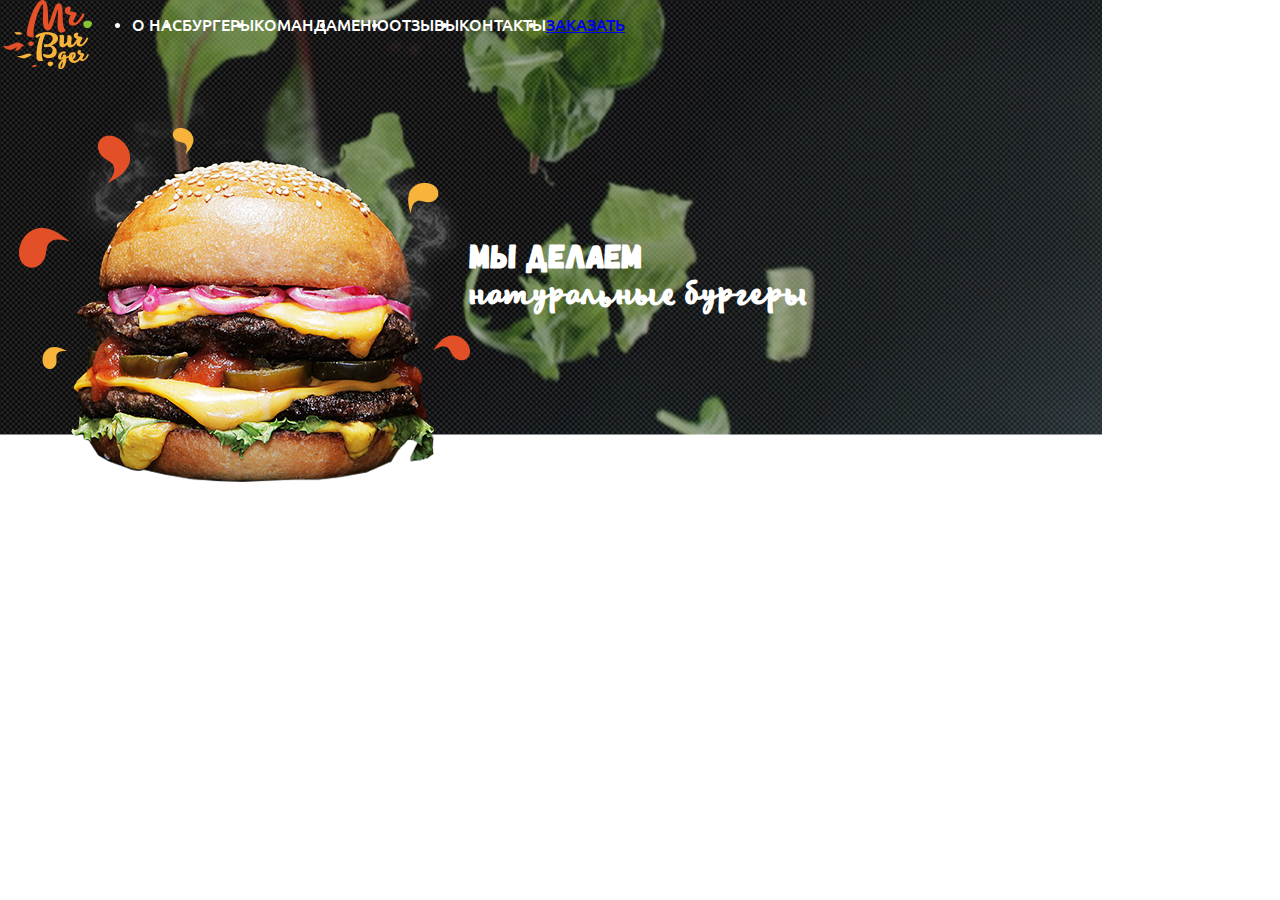
==== index.html @ a175dc15 "New practice" ====
<!DOCTYPE html>
<html lang="ru">
<head>
	<meta charset="UTF-8">
	<title>Landing_burger</title>
	<link href="css/style.css" rel="stylesheet" type="text/css">
</head>
<body>
	<div class="section">
		<div class="header">
			<img src="img/logo.png" alt="">
			<ul>
				<li>О нас</li>
				<li>Бургеры</li>
				<li>Команда</li>
				<li>Меню</li>
				<li>Отзывы</li>
				<li>Контакты</li>
				<li><a href="#">Заказать</a></li>
			</ul>
		</div>

		<div class="container">
			<img class="burger" src="img/burger.png" alt="">
			<h1>Мы делаем <br>
			<span>натуральные бургеры</span></h1>
		</div>
		<div class="nav-item">
			<ul class="ul-item">
				<li class="li-item"><a href=""></a></li>
				<li class="li-item"><a href=""></a></li>
				<li class="li-item"><a href=""></a></li>
				<li class="li-item"><a href=""></a></li>
				<li class="li-item"><a href=""></a></li>
				<li class="li-item"><a href=""></a></li>
				<li class="li-item"><a href=""></a></li>
				<li class="li-item"><a href=""></a></li>
			</ul>
		</div>
	</div>
		

</body>
</html>
---- css/style.css ----
@import url("normalize.css");
@import url("fonts.css");

.section{
	min-width: 1100px;
	min-height: 650px;
	background: url(../img/bg.png) center no-repeat;
}

.section ul{
	display: flex;
	color: #ffffff;
}

.section ul li {
	margin: 0 auto;
	font-family: Ubuntu-Medium;
	text-transform: uppercase;
}

.header{
	display: flex;
}

.container {
	display: flex;
	align-items: center;
}

h1{
	color: #ffffff;
	font-family: Gagalin-Regular;
}

h1 > span {
	font-family: Lifehack-Medium;
}

.burger {
	margin-left: 19px;
    margin-top: -7px;
}
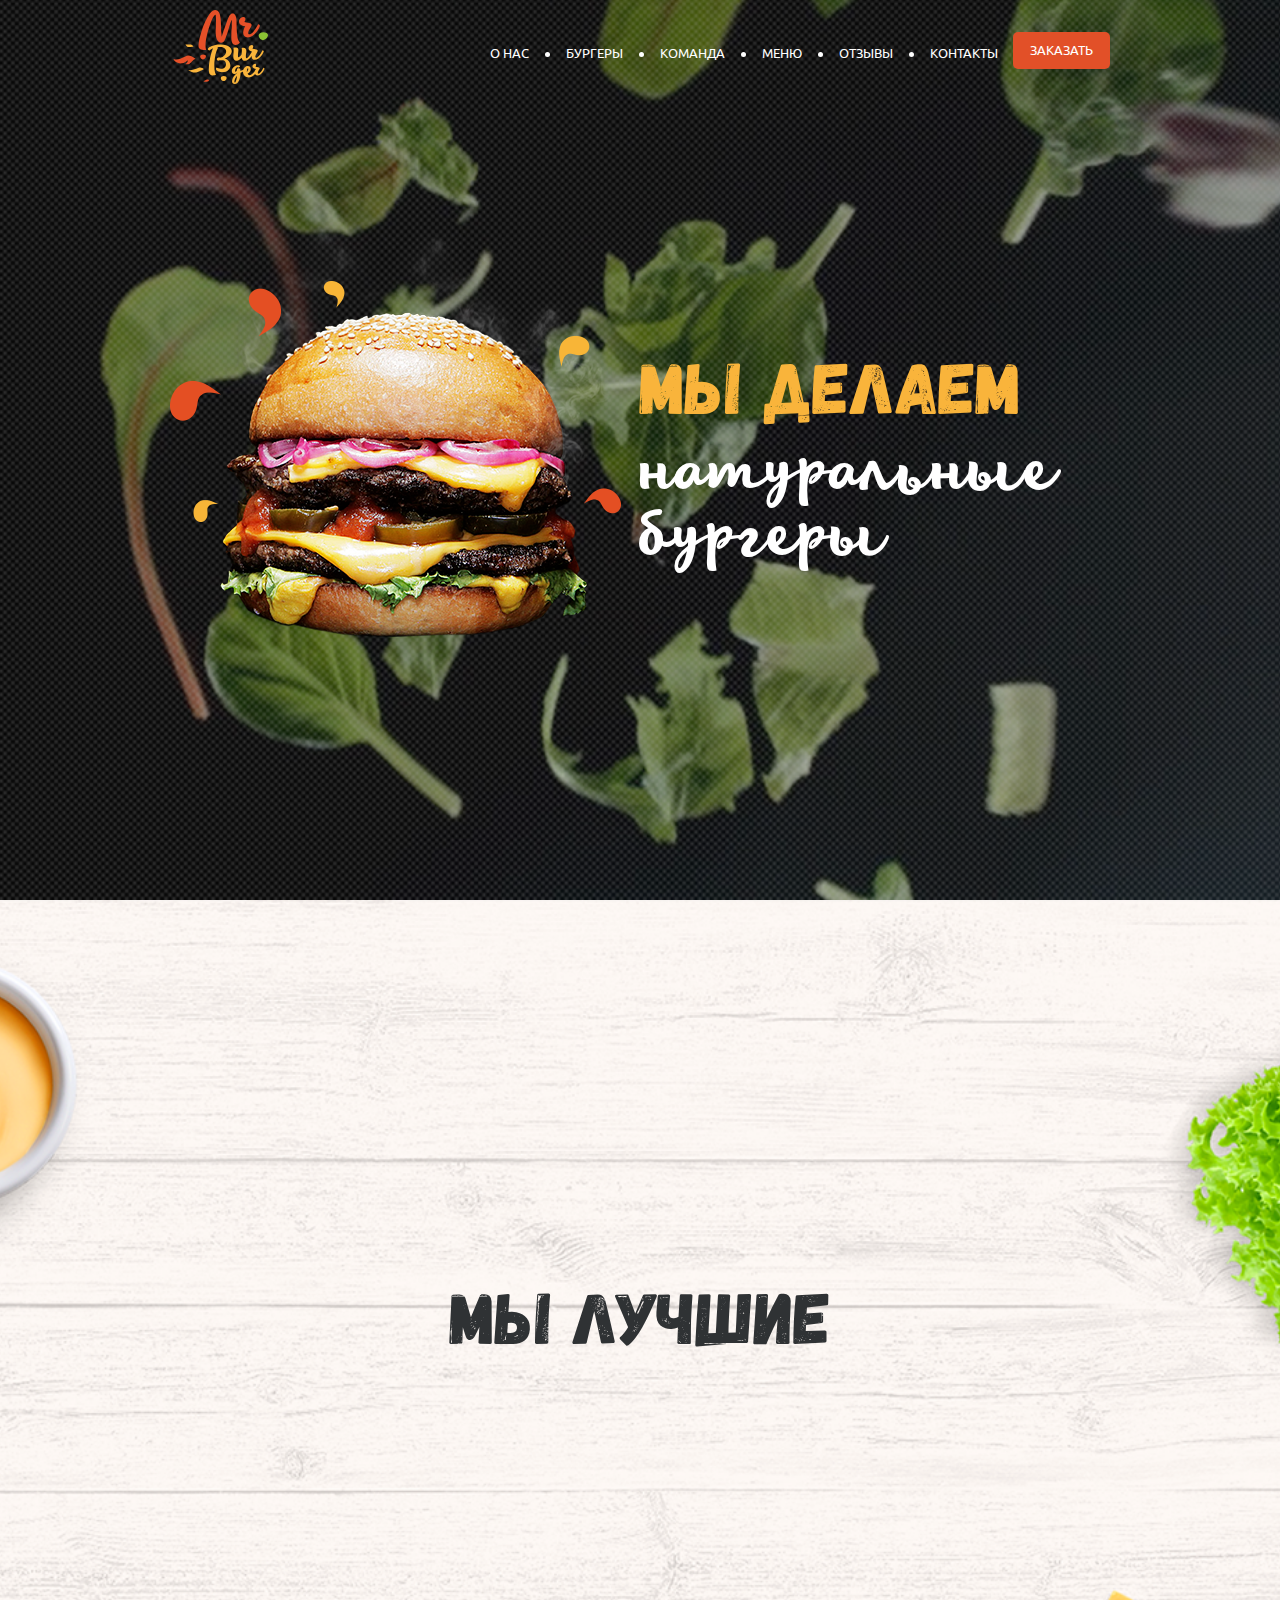
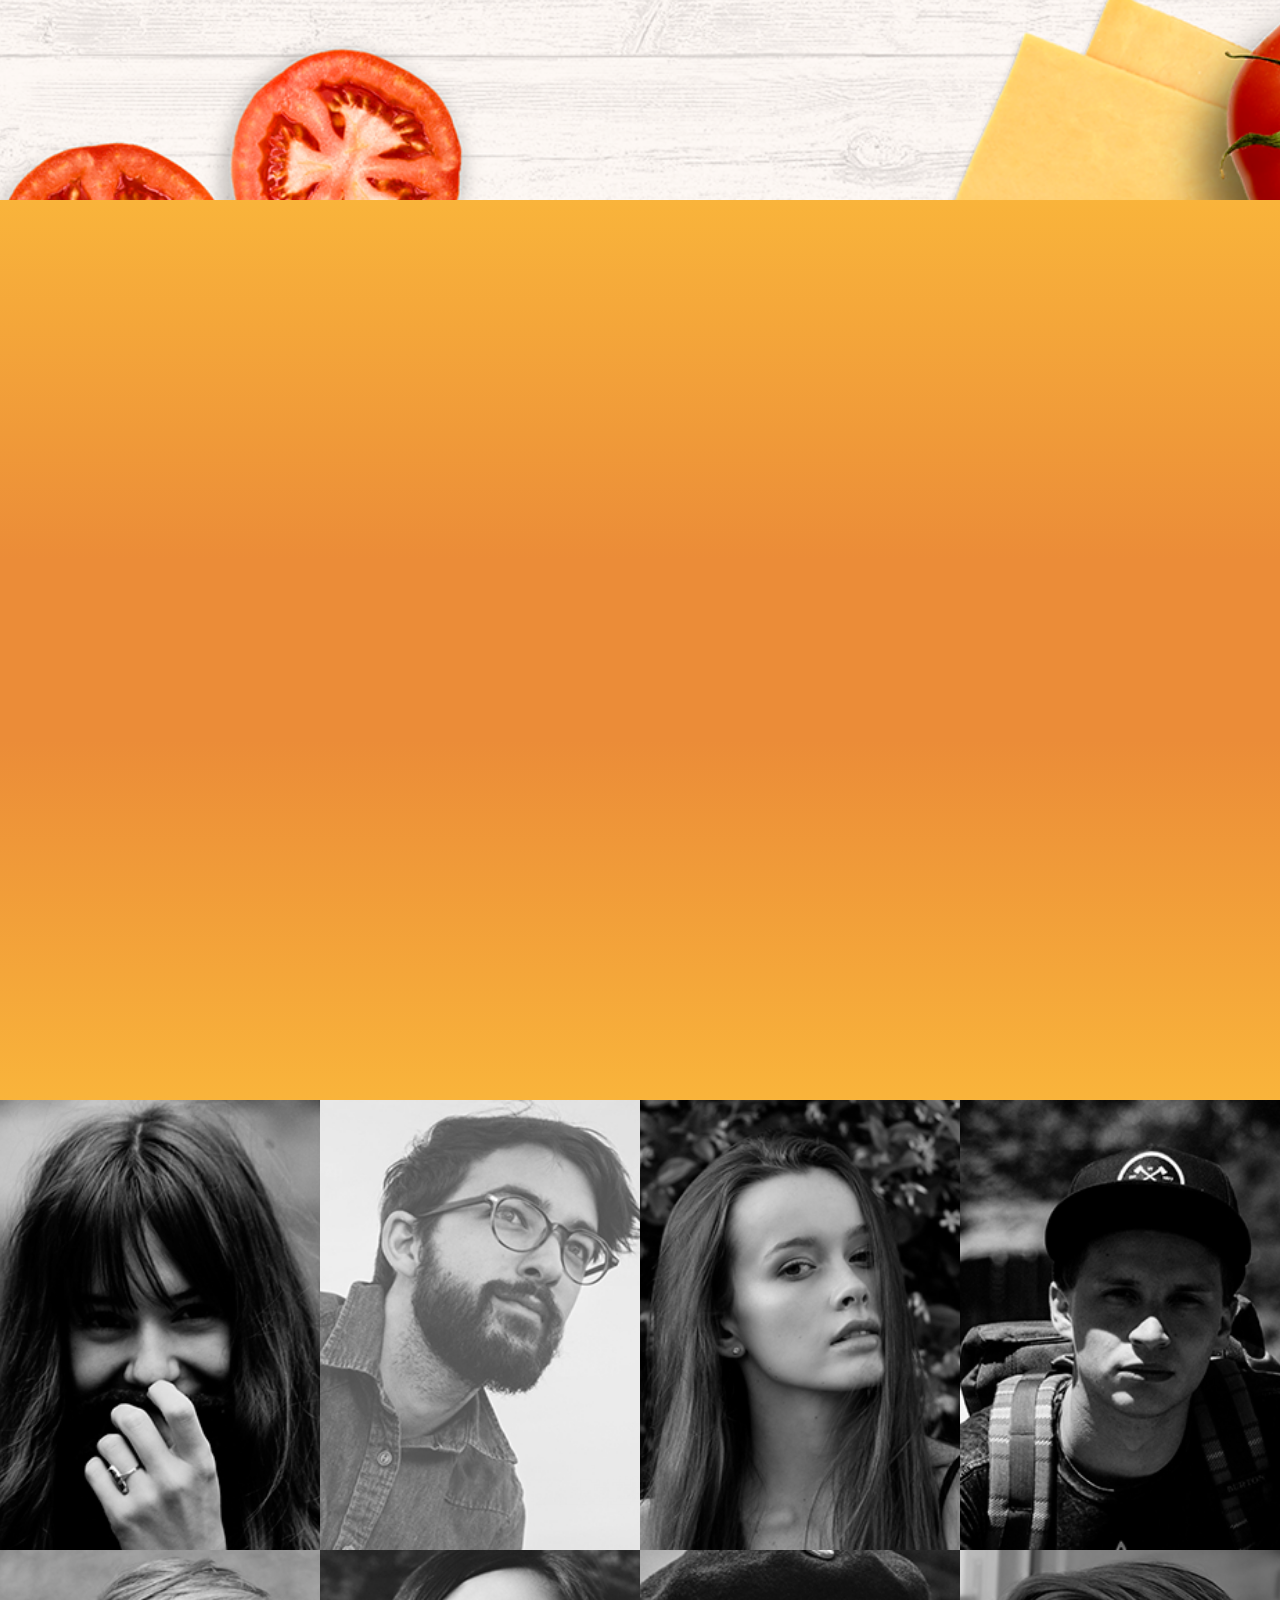
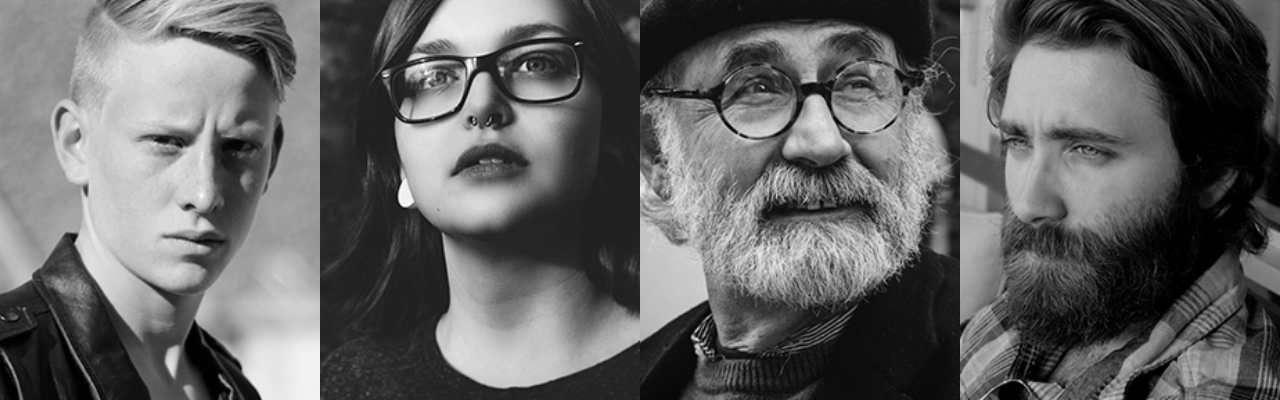
==== commit 074091a4: "completed 3 section" ====
--- a/index.html
+++ b/index.html
@@ -1,44 +1,146 @@
 <!DOCTYPE html>
-<html lang="ru">
-<head>
-	<meta charset="UTF-8">
-	<title>Landing_burger</title>
-	<link href="css/style.css" rel="stylesheet" type="text/css">
-</head>
-<body>
-	<div class="section">
-		<div class="header">
-			<img src="img/logo.png" alt="">
-			<ul>
-				<li>О нас</li>
-				<li>Бургеры</li>
-				<li>Команда</li>
-				<li>Меню</li>
-				<li>Отзывы</li>
-				<li>Контакты</li>
-				<li><a href="#">Заказать</a></li>
-			</ul>
-		</div>
+<html>
+  <head>
+    <meta charset="utf-8">
+    <title>Home page</title>
+    <meta content="" name="author">
+    <meta content="" name="description">
+    <meta content="" name="keywords">
+    <meta content="width=device-width, initial-scale=1" name="viewport">
+    <meta content="ie=edge" http-equiv="x-ua-compatible">
+    <link rel="stylesheet" href="/css/normalize.css">
+    <link rel="stylesheet" href="/css/main.css">
 
-		<div class="container">
-			<img class="burger" src="img/burger.png" alt="">
-			<h1>Мы делаем <br>
-			<span>натуральные бургеры</span></h1>
-		</div>
-		<div class="nav-item">
-			<ul class="ul-item">
-				<li class="li-item"><a href=""></a></li>
-				<li class="li-item"><a href=""></a></li>
-				<li class="li-item"><a href=""></a></li>
-				<li class="li-item"><a href=""></a></li>
-				<li class="li-item"><a href=""></a></li>
-				<li class="li-item"><a href=""></a></li>
-				<li class="li-item"><a href=""></a></li>
-				<li class="li-item"><a href=""></a></li>
-			</ul>
-		</div>
-	</div>
-		
-
-</body>
+  </head>
+  <body>
+    <div class="wrapper">
+      <div class="maincontent">
+        <section class="section hero">
+          <div class="container hero__container">
+            <header class="header">
+              <div class="header__logo"><a class="logo" href="#"><img class="logo__img" src="/img/logo.svg" alt="logo"></a></div>
+              <div class="header__menu">
+                <nav class="nav">
+                  <ul class="nav__list">
+                    <li class="nav__item"><a class="nav__link" href="" data-goto="1">о нас</a>
+                    </li>
+                    <li class="nav__item"><a class="nav__link" href="" data-goto="2">бургеры</a>
+                    </li>
+                    <li class="nav__item"><a class="nav__link" href="" data-goto="3">команда</a>
+                    </li>
+                    <li class="nav__item"><a class="nav__link" href="" data-goto="4">меню</a>
+                    </li>
+                    <li class="nav__item"><a class="nav__link" href="" data-goto="5">отзывы</a>
+                    </li>
+                    <li class="nav__item"><a class="nav__link" href="" data-goto="7">контакты</a>
+                    </li>
+                  </ul>
+                </nav>
+              </div>
+              <div class="header__btn"><a class="order-link" href="" data-goto="6">Заказать</a></div>
+            </header>
+            <div class="hero__content">
+              <div class="hero__img"><img src="/img/content/drops.png" alt="drops"></div>
+              <div class="hero__description">
+                <h2 class="section__title">Мы делаем</h2>
+                <div class="hero__description-text">натуральные бургеры</div>
+              </div>
+            </div>
+          </div>
+        </section>
+        <section class="section best">
+          <div class="container">
+            <h2 class="section__title section__title--best">Мы лучшие</h2>
+          </div>
+        </section>
+        <section class="section burgers">
+          <div class="container"></div>
+        </section>
+        <section class="section rewiews">
+          <ul class="reviews__list">
+            <li class="reviews__item">
+              <div class="review">
+                <div class="review__photo" style="background-image: url('./img/content/reviews/1.jpg');"></div>
+                <div class="review__hover">
+                  <div class="review__title">Константин Спилберг</div>
+                  <div class="review__shorttext">Мысли все о них и о них, о них и о них. Нельзя устоять, невозможно забыть... Никогда не думал, что булочки могут быть такими мягкими, котлетка такой сочной, а сыр таким расплавленным.</div>
+                  <div class="review__button-wrap"><a class="review__view" href="#full-review">Подробнее</a></div>
+                </div>
+              </div>
+            </li>
+            <li class="reviews__item">
+              <div class="review">
+                <div class="review__photo" style="background-image: url('./img/content/reviews/2.jpg');"></div>
+                <div class="review__hover">
+                  <div class="review__title">Константин Спилберг</div>
+                  <div class="review__shorttext">Мысли все о них и о них, о них и о них. Нельзя устоять, невозможно забыть... Никогда не думал, что булочки могут быть такими мягкими, котлетка такой сочной, а сыр таким расплавленным.</div>
+                  <div class="review__button-wrap"><a class="review__view" href="#full-review">Подробнее</a></div>
+                </div>
+              </div>
+            </li>
+            <li class="reviews__item">
+              <div class="review">
+                <div class="review__photo" style="background-image: url('./img/content/reviews/3.jpg');"></div>
+                <div class="review__hover">
+                  <div class="review__title">Константин Спилберг</div>
+                  <div class="review__shorttext">Мысли все о них и о них, о них и о них. Нельзя устоять, невозможно забыть... Никогда не думал, что булочки могут быть такими мягкими, котлетка такой сочной, а сыр таким расплавленным.</div>
+                  <div class="review__button-wrap"><a class="review__view" href="#full-review">Подробнее</a></div>
+                </div>
+              </div>
+            </li>
+            <li class="reviews__item">
+              <div class="review">
+                <div class="review__photo" style="background-image: url('./img/content/reviews/4.jpg');"></div>
+                <div class="review__hover">
+                  <div class="review__title">Константин Спилберг</div>
+                  <div class="review__shorttext">Мысли все о них и о них, о них и о них. Нельзя устоять, невозможно забыть... Никогда не думал, что булочки могут быть такими мягкими, котлетка такой сочной, а сыр таким расплавленным.</div>
+                  <div class="review__button-wrap"><a class="review__view" href="#full-review">Подробнее</a></div>
+                </div>
+              </div>
+            </li>
+            <li class="reviews__item">
+              <div class="review">
+                <div class="review__photo" style="background-image: url('./img/content/reviews/5.jpg');"></div>
+                <div class="review__hover">
+                  <div class="review__title">Константин Спилберг</div>
+                  <div class="review__shorttext">Мысли все о них и о них, о них и о них. Нельзя устоять, невозможно забыть... Никогда не думал, что булочки могут быть такими мягкими, котлетка такой сочной, а сыр таким расплавленным.</div>
+                  <div class="review__button-wrap"><a class="review__view" href="#full-review">Подробнее</a></div>
+                </div>
+              </div>
+            </li>
+            <li class="reviews__item">
+              <div class="review">
+                <div class="review__photo" style="background-image: url('./img/content/reviews/6.jpg');"></div>
+                <div class="review__hover">
+                  <div class="review__title">Константин Спилберг</div>
+                  <div class="review__shorttext">Мысли все о них и о них, о них и о них. Нельзя устоять, невозможно забыть... Никогда не думал, что булочки могут быть такими мягкими, котлетка такой сочной, а сыр таким расплавленным.</div>
+                  <div class="review__button-wrap"><a class="review__view" href="#full-review">Подробнее</a></div>
+                </div>
+              </div>
+            </li>
+            <li class="reviews__item">
+              <div class="review">
+                <div class="review__photo" style="background-image: url('./img/content/reviews/7.jpg');"></div>
+                <div class="review__hover">
+                  <div class="review__title">Константин Спилберг</div>
+                  <div class="review__shorttext">Мысли все о них и о них, о них и о них. Нельзя устоять, невозможно забыть... Никогда не думал, что булочки могут быть такими мягкими, котлетка такой сочной, а сыр таким расплавленным.</div>
+                  <div class="review__button-wrap"><a class="review__view" href="#full-review">Подробнее</a></div>
+                </div>
+              </div>
+            </li>
+            <li class="reviews__item">
+              <div class="review">
+                <div class="review__photo" style="background-image: url('./img/content/reviews/8.jpg');"></div>
+                <div class="review__hover">
+                  <div class="review__title">Константин Спилберг</div>
+                  <div class="review__shorttext">Мысли все о них и о них, о них и о них. Нельзя устоять, невозможно забыть... Никогда не думал, что булочки могут быть такими мягкими, котлетка такой сочной, а сыр таким расплавленным.</div>
+                  <div class="review__button-wrap"><a class="review__view" href="#full-review">Подробнее</a></div>
+                </div>
+              </div>
+            </li>
+          </ul>
+        </section>
+      </div>
+    </div>
+  </body>
 </html>--- a/css/main.css
+++ b/css/main.css
@@ -0,0 +1,383 @@
+@font-face {
+  font-family: 'Ubuntu';
+  src: url("../fonts/ubuntu/ubuntu-b-webfont.woff2") format("woff2");
+  font-weight: 900;
+  font-style: normal; }
+
+@font-face {
+  font-family: 'Ubuntu';
+  src: url("../fonts/ubuntu/ubuntu-light-webfont.woff2") format("woff2");
+  font-weight: 300;
+  font-style: normal; }
+
+@font-face {
+  font-family: 'Ubuntu';
+  src: url("../fonts/ubuntu/ubuntu-medium-webfont.woff2") format("woff2");
+  font-weight: 700;
+  font-style: normal; }
+
+@font-face {
+  font-family: 'Ubuntu';
+  src: url("../fonts/ubuntu/ubuntu-regular-webfont.woff2") format("woff2");
+  font-weight: 500;
+  font-style: normal; }
+
+@font-face {
+  font-family: 'Gagalin';
+  src: url("../fonts/gagalin-regular-webfont.woff2") format("woff2");
+  font-weight: normal;
+  font-style: normal; }
+
+@font-face {
+  font-family: 'Lifehack';
+  src: url("../fonts/lifehack_medium-webfont.woff2") format("woff2");
+  font-weight: normal;
+  font-style: normal; }
+
+body {
+  margin: 0;
+  padding: 0;
+  font-family: 'Ubuntu', Arial, Helvetica, sans-serif;
+  line-height: 1.42;
+  color: #2f3234; }
+
+*, *::before, *::after {
+  -webkit-box-sizing: border-box;
+  box-sizing: border-box; }
+
+body, html {
+  height: 100%; }
+
+.visuallyhidden:not(:focus):not(:active) {
+  position: absolute;
+  width: 1px;
+  height: 1px;
+  margin: -1px;
+  border: 0;
+  padding: 0;
+  white-space: nowrap;
+  -webkit-clip-path: inset(100%);
+  clip-path: inset(100%);
+  clip: rect(0 0 0 0);
+  overflow: hidden; }
+
+ul {
+  margin: 0;
+  padding: 0;
+  list-style: none; }
+
+.wrapper {
+  width: 100%;
+  height: 100%;
+  position: relative;
+  min-height: 0; }
+
+.maincontent {
+  height: 100%;
+  min-height: 650px; }
+
+.container {
+  width: 940px;
+  margin: 0 auto;
+  display: -webkit-box;
+  display: -webkit-flex;
+  display: -ms-flexbox;
+  display: flex;
+  -webkit-box-pack: center;
+  -webkit-justify-content: center;
+  -ms-flex-pack: center;
+  justify-content: center;
+  -webkit-box-align: center;
+  -webkit-align-items: center;
+  -ms-flex-align: center;
+  align-items: center;
+  -webkit-box-orient: vertical;
+  -webkit-box-direction: normal;
+  -webkit-flex-direction: column;
+  -ms-flex-direction: column;
+  flex-direction: column; }
+
+.section {
+  height: 100%;
+  background-color: rgba(0, 0, 0, 0.31);
+  min-width: 940px;
+  min-height: 650px; }
+
+.order-link {
+  min-width: 6.125rem;
+  padding: 10px 17px;
+  border-radius: 5px;
+  background-color: #e25028;
+  color: #fff;
+  text-decoration: none;
+  font-size: 13px;
+  font-weight: 500;
+  line-height: 1.42;
+  text-transform: uppercase;
+  -webkit-transition: .5s;
+  -o-transition: .5s;
+  transition: .5s; }
+  .order-link:hover {
+    background-color: #cb411b; }
+
+.hero {
+  background-image: url("../img/bg/hero_bg.png");
+  background-repeat: no-repeat;
+  background-position: 50%;
+  background-size: cover;
+  position: relative; }
+
+.header {
+  width: 100%;
+  display: -webkit-box;
+  display: -webkit-flex;
+  display: -ms-flexbox;
+  display: flex;
+  -webkit-box-pack: justify;
+  -webkit-justify-content: space-between;
+  -ms-flex-pack: justify;
+  justify-content: space-between;
+  -webkit-box-align: center;
+  -webkit-align-items: center;
+  -ms-flex-align: center;
+  align-items: center;
+  padding-top: 10px; }
+
+.header__logo {
+  margin-right: auto; }
+
+.nav {
+  margin-right: 0.9375rem; }
+
+.nav__list {
+  margin: 0;
+  padding: 0; }
+
+.nav__item {
+  display: inline-block;
+  vertical-align: middle;
+  white-space: nowrap; }
+  .nav__item:after {
+    display: inline-block;
+    vertical-align: middle;
+    content: ' ';
+    width: 5px;
+    height: 5px;
+    border-radius: 2.5px;
+    background-color: #fff;
+    margin: 0 12px; }
+  .nav__item:last-child:after {
+    display: none; }
+
+.nav__link {
+  color: #ffffff;
+  font-size: 13px;
+  font-weight: 500;
+  line-height: 1.42;
+  text-transform: uppercase;
+  text-decoration: none;
+  display: inline-block;
+  vertical-align: middle;
+  -webkit-transition: .5s;
+  -o-transition: .5s;
+  transition: .5s; }
+  .nav__link:hover {
+    text-decoration: underline; }
+
+.hero__container {
+  height: 100%;
+  display: -webkit-box;
+  display: -webkit-flex;
+  display: -ms-flexbox;
+  display: flex;
+  -webkit-box-orient: vertical;
+  -webkit-box-direction: normal;
+  -webkit-flex-direction: column;
+  -ms-flex-direction: column;
+  flex-direction: column;
+  -webkit-box-pack: center;
+  -webkit-justify-content: center;
+  -ms-flex-pack: center;
+  justify-content: center;
+  -webkit-box-align: center;
+  -webkit-align-items: center;
+  -ms-flex-align: center;
+  align-items: center; }
+
+.hero__content {
+  width: 100%;
+  display: -webkit-box;
+  display: -webkit-flex;
+  display: -ms-flexbox;
+  display: flex;
+  -webkit-flex-wrap: wrap;
+  -ms-flex-wrap: wrap;
+  flex-wrap: wrap;
+  -webkit-box-flex: 1;
+  -webkit-flex-grow: 1;
+  -ms-flex-positive: 1;
+  flex-grow: 1;
+  -webkit-box-align: center;
+  -webkit-align-items: center;
+  -ms-flex-align: center;
+  align-items: center;
+  padding-bottom: 15%; }
+
+.hero__img, .hero__description {
+  -webkit-flex-basis: 50%;
+  -ms-flex-preferred-size: 50%;
+  flex-basis: 50%;
+  display: -webkit-box;
+  display: -webkit-flex;
+  display: -ms-flexbox;
+  display: flex; }
+
+.hero__img {
+  -webkit-box-align: center;
+  -webkit-align-items: center;
+  -ms-flex-align: center;
+  align-items: center; }
+
+.hero__description {
+  -webkit-box-orient: vertical;
+  -webkit-box-direction: normal;
+  -webkit-flex-direction: column;
+  -ms-flex-direction: column;
+  flex-direction: column;
+  -webkit-box-pack: center;
+  -webkit-justify-content: center;
+  -ms-flex-pack: center;
+  justify-content: center; }
+
+.section__title {
+  color: #f9b43b;
+  font-family: 'Gagalin';
+  font-size: 72px;
+  font-weight: 400;
+  line-height: 1.42;
+  margin: 0;
+  padding-top: 60px; }
+
+.hero__description-text {
+  color: #ffffff;
+  font-family: 'Lifehack';
+  font-size: 65px;
+  font-weight: 500;
+  line-height: 1; }
+
+.best {
+  background-image: url("../img/bg/best-bg.png");
+  background-repeat: no-repeat;
+  background-position: center bottom;
+  background-size: cover;
+  display: -webkit-box;
+  display: -webkit-flex;
+  display: -ms-flexbox;
+  display: flex;
+  -webkit-box-pack: center;
+  -webkit-justify-content: center;
+  -ms-flex-pack: center;
+  justify-content: center;
+  -webkit-box-align: center;
+  -webkit-align-items: center;
+  -ms-flex-align: center;
+  align-items: center; }
+
+.section__title--best {
+  color: #2f3234;
+  padding: 0;
+  margin-bottom: 3.75rem; }
+
+.burgers {
+  background: -webkit-gradient(linear, left top, left bottom, color-stop(0, #f9b43b), color-stop(40%, #eb8c38), color-stop(60%, #eb8c38), color-stop(0, #eb8c38), to(#f9b43b));
+  background: -webkit-linear-gradient(top, #f9b43b 0, #eb8c38 40%, #eb8c38 60%, #eb8c38 0, #f9b43b);
+  background: -o-linear-gradient(top, #f9b43b 0, #eb8c38 40%, #eb8c38 60%, #eb8c38 0, #f9b43b);
+  background: linear-gradient(180deg, #f9b43b 0, #eb8c38 40%, #eb8c38 60%, #eb8c38 0, #f9b43b); }
+
+.reviews {
+  display: -webkit-box;
+  display: -webkit-flex;
+  display: -ms-flexbox;
+  display: flex; }
+
+.reviews__list {
+  height: 100%;
+  display: -webkit-box;
+  display: -webkit-flex;
+  display: -ms-flexbox;
+  display: flex;
+  -webkit-flex-wrap: wrap;
+  -ms-flex-wrap: wrap;
+  flex-wrap: wrap; }
+
+.reviews__item {
+  -webkit-flex-basis: 25%;
+  -ms-flex-preferred-size: 25%;
+  flex-basis: 25%; }
+
+.review {
+  height: 100%;
+  position: relative; }
+  .review:hover .review__hover {
+    -webkit-transform: translate(-50%, -50%) scale(1);
+    -ms-transform: translate(-50%, -50%) scale(1);
+    transform: translate(-50%, -50%) scale(1);
+    opacity: 1; }
+
+.review__photo {
+  width: 100%;
+  height: 100%;
+  background-size: cover;
+  background-position: 50% 50%;
+  background-repeat: no-repeat;
+  -webkit-filter: grayscale(1);
+  filter: grayscale(1); }
+
+.review__hover {
+  width: 100%;
+  height: 100%;
+  position: absolute;
+  top: 50%;
+  left: 50%;
+  -webkit-transform: translate(-50%, -50%) scale(0.7);
+  -ms-transform: translate(-50%, -50%) scale(0.7);
+  transform: translate(-50%, -50%) scale(0.7);
+  opacity: 0;
+  -webkit-transition: .5s;
+  -o-transition: .5s;
+  transition: .5s;
+  padding: 50px 30px 0px 20px;
+  background-color: rgba(0, 1, 5, 0.7); }
+
+.review__title {
+  font-family: 'Gagalin';
+  font-size: 0.875rem;
+  margin-bottom: 15px;
+  color: #fff; }
+
+.review__shorttext {
+  color: #ffffff;
+  font-family: 'Ubuntu';
+  font-size: 14px;
+  font-weight: 300;
+  line-height: 1.5rem;
+  margin-bottom: 20px; }
+
+.review__view {
+  display: inline-block;
+  width: 110px;
+  border-radius: 5px;
+  background-color: #2f3234;
+  padding: 10px 15px;
+  color: #ffffff;
+  font-size: 13px;
+  font-weight: 500;
+  text-transform: uppercase;
+  text-decoration: none;
+  -webkit-transition: .5s;
+  -o-transition: .5s;
+  transition: .5s; }
+  .review__view:hover {
+    background-color: #232527; }
+
+/*# sourceMappingURL=main.css.map */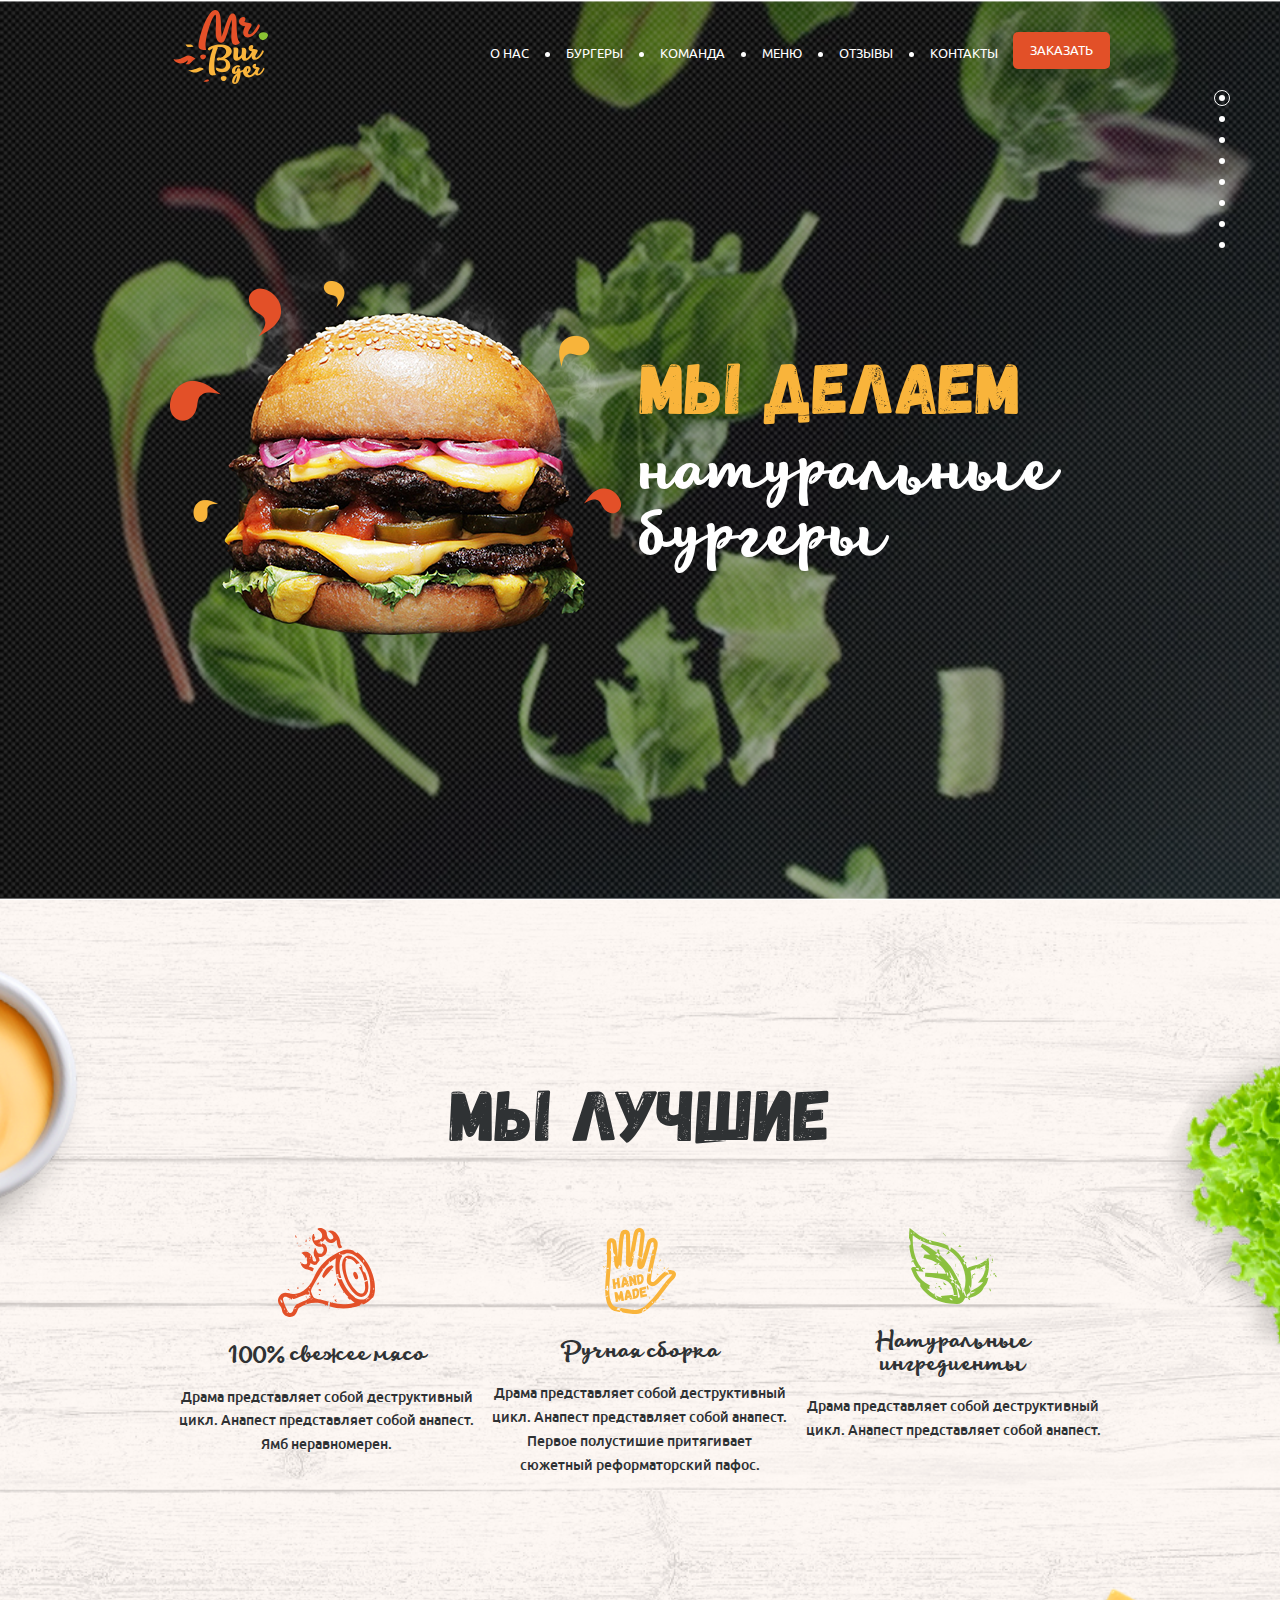
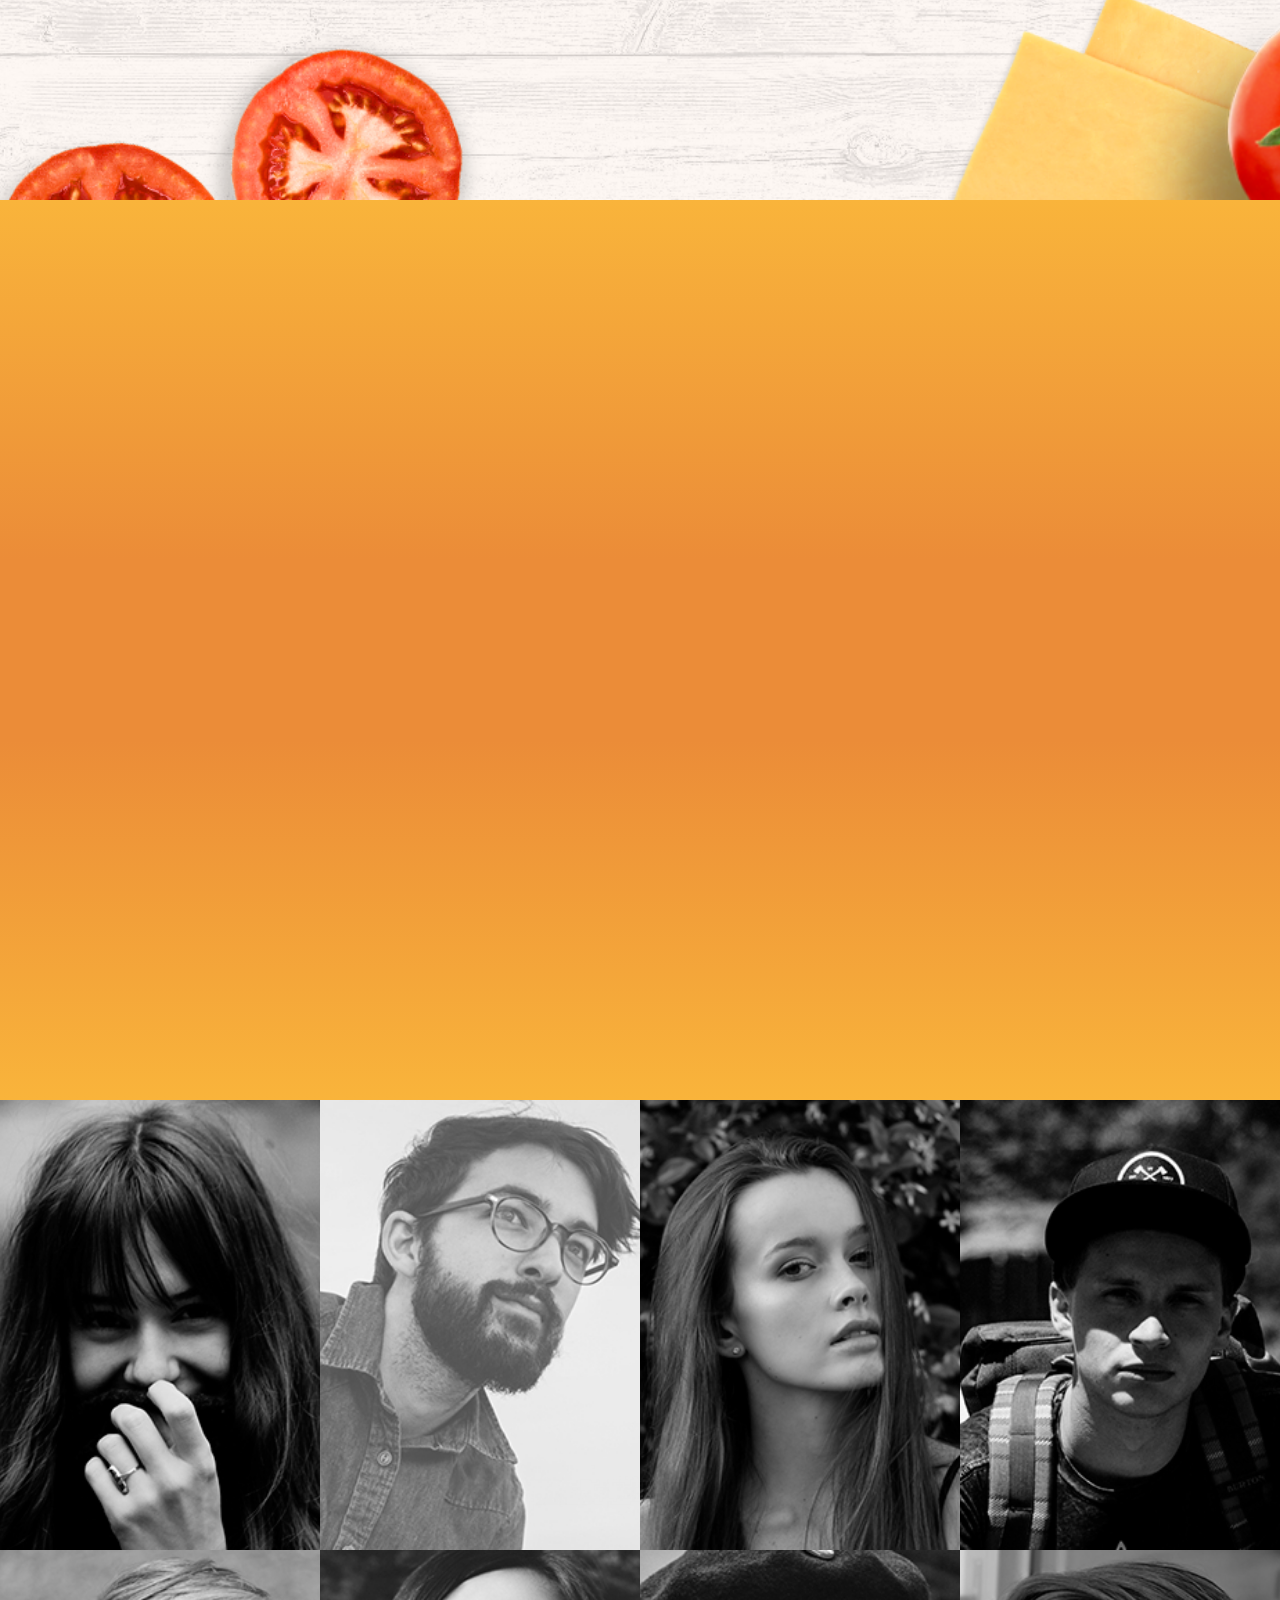
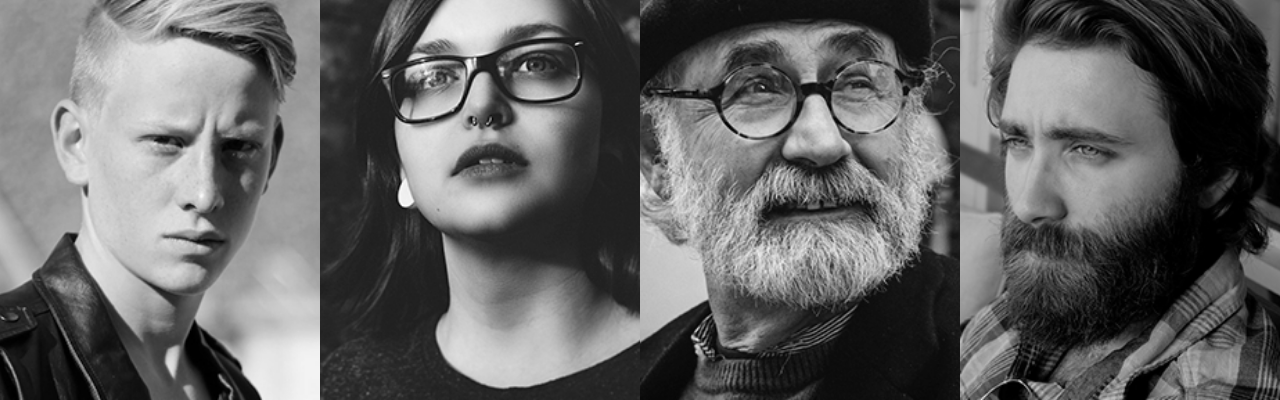
==== commit 5e654c0f: "completed 3 section" ====
--- a/index.html
+++ b/index.html
@@ -1,146 +1,205 @@
-<!DOCTYPE html>
-<html>
-  <head>
-    <meta charset="utf-8">
-    <title>Home page</title>
-    <meta content="" name="author">
-    <meta content="" name="description">
-    <meta content="" name="keywords">
-    <meta content="width=device-width, initial-scale=1" name="viewport">
-    <meta content="ie=edge" http-equiv="x-ua-compatible">
-    <link rel="stylesheet" href="/css/normalize.css">
-    <link rel="stylesheet" href="/css/main.css">
-
-  </head>
-  <body>
-    <div class="wrapper">
-      <div class="maincontent">
-        <section class="section hero">
-          <div class="container hero__container">
-            <header class="header">
-              <div class="header__logo"><a class="logo" href="#"><img class="logo__img" src="/img/logo.svg" alt="logo"></a></div>
-              <div class="header__menu">
-                <nav class="nav">
-                  <ul class="nav__list">
-                    <li class="nav__item"><a class="nav__link" href="" data-goto="1">о нас</a>
-                    </li>
-                    <li class="nav__item"><a class="nav__link" href="" data-goto="2">бургеры</a>
-                    </li>
-                    <li class="nav__item"><a class="nav__link" href="" data-goto="3">команда</a>
-                    </li>
-                    <li class="nav__item"><a class="nav__link" href="" data-goto="4">меню</a>
-                    </li>
-                    <li class="nav__item"><a class="nav__link" href="" data-goto="5">отзывы</a>
-                    </li>
-                    <li class="nav__item"><a class="nav__link" href="" data-goto="7">контакты</a>
-                    </li>
-                  </ul>
-                </nav>
-              </div>
-              <div class="header__btn"><a class="order-link" href="" data-goto="6">Заказать</a></div>
-            </header>
-            <div class="hero__content">
-              <div class="hero__img"><img src="/img/content/drops.png" alt="drops"></div>
-              <div class="hero__description">
-                <h2 class="section__title">Мы делаем</h2>
-                <div class="hero__description-text">натуральные бургеры</div>
-              </div>
-            </div>
-          </div>
-        </section>
-        <section class="section best">
-          <div class="container">
-            <h2 class="section__title section__title--best">Мы лучшие</h2>
-          </div>
-        </section>
-        <section class="section burgers">
-          <div class="container"></div>
-        </section>
-        <section class="section rewiews">
-          <ul class="reviews__list">
-            <li class="reviews__item">
-              <div class="review">
-                <div class="review__photo" style="background-image: url('./img/content/reviews/1.jpg');"></div>
-                <div class="review__hover">
-                  <div class="review__title">Константин Спилберг</div>
-                  <div class="review__shorttext">Мысли все о них и о них, о них и о них. Нельзя устоять, невозможно забыть... Никогда не думал, что булочки могут быть такими мягкими, котлетка такой сочной, а сыр таким расплавленным.</div>
-                  <div class="review__button-wrap"><a class="review__view" href="#full-review">Подробнее</a></div>
-                </div>
-              </div>
-            </li>
-            <li class="reviews__item">
-              <div class="review">
-                <div class="review__photo" style="background-image: url('./img/content/reviews/2.jpg');"></div>
-                <div class="review__hover">
-                  <div class="review__title">Константин Спилберг</div>
-                  <div class="review__shorttext">Мысли все о них и о них, о них и о них. Нельзя устоять, невозможно забыть... Никогда не думал, что булочки могут быть такими мягкими, котлетка такой сочной, а сыр таким расплавленным.</div>
-                  <div class="review__button-wrap"><a class="review__view" href="#full-review">Подробнее</a></div>
-                </div>
-              </div>
-            </li>
-            <li class="reviews__item">
-              <div class="review">
-                <div class="review__photo" style="background-image: url('./img/content/reviews/3.jpg');"></div>
-                <div class="review__hover">
-                  <div class="review__title">Константин Спилберг</div>
-                  <div class="review__shorttext">Мысли все о них и о них, о них и о них. Нельзя устоять, невозможно забыть... Никогда не думал, что булочки могут быть такими мягкими, котлетка такой сочной, а сыр таким расплавленным.</div>
-                  <div class="review__button-wrap"><a class="review__view" href="#full-review">Подробнее</a></div>
-                </div>
-              </div>
-            </li>
-            <li class="reviews__item">
-              <div class="review">
-                <div class="review__photo" style="background-image: url('./img/content/reviews/4.jpg');"></div>
-                <div class="review__hover">
-                  <div class="review__title">Константин Спилберг</div>
-                  <div class="review__shorttext">Мысли все о них и о них, о них и о них. Нельзя устоять, невозможно забыть... Никогда не думал, что булочки могут быть такими мягкими, котлетка такой сочной, а сыр таким расплавленным.</div>
-                  <div class="review__button-wrap"><a class="review__view" href="#full-review">Подробнее</a></div>
-                </div>
-              </div>
-            </li>
-            <li class="reviews__item">
-              <div class="review">
-                <div class="review__photo" style="background-image: url('./img/content/reviews/5.jpg');"></div>
-                <div class="review__hover">
-                  <div class="review__title">Константин Спилберг</div>
-                  <div class="review__shorttext">Мысли все о них и о них, о них и о них. Нельзя устоять, невозможно забыть... Никогда не думал, что булочки могут быть такими мягкими, котлетка такой сочной, а сыр таким расплавленным.</div>
-                  <div class="review__button-wrap"><a class="review__view" href="#full-review">Подробнее</a></div>
-                </div>
-              </div>
-            </li>
-            <li class="reviews__item">
-              <div class="review">
-                <div class="review__photo" style="background-image: url('./img/content/reviews/6.jpg');"></div>
-                <div class="review__hover">
-                  <div class="review__title">Константин Спилберг</div>
-                  <div class="review__shorttext">Мысли все о них и о них, о них и о них. Нельзя устоять, невозможно забыть... Никогда не думал, что булочки могут быть такими мягкими, котлетка такой сочной, а сыр таким расплавленным.</div>
-                  <div class="review__button-wrap"><a class="review__view" href="#full-review">Подробнее</a></div>
-                </div>
-              </div>
-            </li>
-            <li class="reviews__item">
-              <div class="review">
-                <div class="review__photo" style="background-image: url('./img/content/reviews/7.jpg');"></div>
-                <div class="review__hover">
-                  <div class="review__title">Константин Спилберг</div>
-                  <div class="review__shorttext">Мысли все о них и о них, о них и о них. Нельзя устоять, невозможно забыть... Никогда не думал, что булочки могут быть такими мягкими, котлетка такой сочной, а сыр таким расплавленным.</div>
-                  <div class="review__button-wrap"><a class="review__view" href="#full-review">Подробнее</a></div>
-                </div>
-              </div>
-            </li>
-            <li class="reviews__item">
-              <div class="review">
-                <div class="review__photo" style="background-image: url('./img/content/reviews/8.jpg');"></div>
-                <div class="review__hover">
-                  <div class="review__title">Константин Спилберг</div>
-                  <div class="review__shorttext">Мысли все о них и о них, о них и о них. Нельзя устоять, невозможно забыть... Никогда не думал, что булочки могут быть такими мягкими, котлетка такой сочной, а сыр таким расплавленным.</div>
-                  <div class="review__button-wrap"><a class="review__view" href="#full-review">Подробнее</a></div>
-                </div>
-              </div>
-            </li>
-          </ul>
-        </section>
-      </div>
-    </div>
-  </body>
+<!DOCTYPE html>
+<html lang="ru">
+<head>
+	<meta charset="UTF-8">
+	<title>Landing_burger</title>
+	 <link rel="stylesheet" href="css/normalize.css">
+	<link rel="stylesheet" href="css/style.css" ">
+</head>
+<body>
+	<body>
+    <div class="wrapper">
+      <div class="maincontent">
+        <section class="section hero">
+          <div class="container hero__container">
+            <header class="header">
+              <div class="header__logo"><a class="logo" href="#"><img class="logo__img" src="img/logo.svg" alt="logo"></a></div>
+              <div class="header__menu">
+                <nav class="nav">
+                  <ul class="nav__list">
+                    <li class="nav__item"><a class="nav__link" href="" data-goto="1">о нас</a>
+                    </li>
+                    <li class="nav__item"><a class="nav__link" href="" data-goto="2">бургеры</a>
+                    </li>
+                    <li class="nav__item"><a class="nav__link" href="" data-goto="3">команда</a>
+                    </li>
+                    <li class="nav__item"><a class="nav__link" href="" data-goto="4">меню</a>
+                    </li>
+                    <li class="nav__item"><a class="nav__link" href="" data-goto="5">отзывы</a>
+                    </li>
+                    <li class="nav__item"><a class="nav__link" href="" data-goto="7">контакты</a>
+                    </li>
+                  </ul>
+                </nav>
+              </div>
+              <div class="header__btn"><a class="order-link" href="" data-goto="6">Заказать</a></div>
+            </header>
+            <div class="hero__content">
+              <div class="hero__img"><img src="img/burger.png" alt="drops"></div>
+              <div class="hero__description">
+                <h2 class="section__title">Мы делаем</h2>
+                <div class="hero__description-text">натуральные бургеры</div>
+              </div>
+            </div>
+            <aside class="mini-map">
+            <ul class="mini-map__list">
+                <li class="mini-map__item">
+                    <a class="mini-map__link mini-map__link_active" href="#preview">
+                        <span class="mini-map__decor"></span>
+                    </a>
+                </li>
+                <li class="mini-map__item">
+                    <a class="mini-map__link" href="#features">
+                        <span class="mini-map__decor"></span>
+                    </a>
+                </li>
+                <li class="mini-map__item">
+                    <a class="mini-map__link" href="#">
+                        <span class="mini-map__decor"></span>
+                    </a>
+                </li>
+                <li class="mini-map__item">
+                    <a class="mini-map__link" href="#">
+                        <span class="mini-map__decor"></span>
+                    </a>
+                </li>
+                <li class="mini-map__item">
+                    <a class="mini-map__link" href="#">
+                        <span class="mini-map__decor"></span>
+                    </a>
+                </li>
+                <li class="mini-map__item">
+                    <a class="mini-map__link" href="#">
+                        <span class="mini-map__decor"></span>
+                    </a>
+                </li>
+                <li class="mini-map__item">
+                    <a class="mini-map__link" href="#">
+                    <span class="mini-map__decor"></span>
+                    </a>
+                </li>
+                <li class="mini-map__item">
+                    <a class="mini-map__link" href="#">
+                        <span class="mini-map__decor"></span>
+                    </a>
+                </li>
+            </ul>
+        </aside>
+          </div>
+        </section>
+        <section class="section best">
+          <div class="container">
+            <h2 class="section__title section__title--best">Мы лучшие</h2>
+            <div class="best__content">
+            	
+            	<div class="content_meat">
+            		<img src="img/meat.svg" alt="">
+            		<h2>100% свежее мясо</h2>
+            		<p>Драма представляет собой деструктивный цикл. Анапест представляет собой анапест. Ямб неравномерен.</p>
+            	</div>
+            	<div class="content_hand">
+						<img src="img/hand.svg" alt="">
+						<h2>Ручная  сборка</h2>
+						<p>Драма представляет собой деструктивный цикл. Анапест представляет собой анапест. Первое полустишие притягивает сюжетный реформаторский пафос.</p>
+            	</div>
+            	<div class="content_natural">
+            		<img src="img/natural.svg" alt="">
+            		<h2>Натуральные ингредиенты</h2>
+            		<p>Драма представляет собой деструктивный цикл. Анапест представляет собой анапест.</p>
+            	</div>
+
+            </div>
+          </div>
+        </section>
+        <section class="section burgers">
+          <div class="container"></div>
+        </section>
+        <section class="section rewiews">
+          <ul class="reviews__list">
+            <li class="reviews__item">
+              <div class="review">
+                <div class="review__photo" style="background-image: url('./img/content/reviews/1.jpg');"></div>
+                <div class="review__hover">
+                  <div class="review__title">Константин Спилберг</div>
+                  <div class="review__shorttext">Мысли все о них и о них, о них и о них. Нельзя устоять, невозможно забыть... Никогда не думал, что булочки могут быть такими мягкими, котлетка такой сочной, а сыр таким расплавленным.</div>
+                  <div class="review__button-wrap"><a class="review__view" href="#full-review">Подробнее</a></div>
+                </div>
+              </div>
+            </li>
+            <li class="reviews__item">
+              <div class="review">
+                <div class="review__photo" style="background-image: url('./img/content/reviews/2.jpg');"></div>
+                <div class="review__hover">
+                  <div class="review__title">Константин Спилберг</div>
+                  <div class="review__shorttext">Мысли все о них и о них, о них и о них. Нельзя устоять, невозможно забыть... Никогда не думал, что булочки могут быть такими мягкими, котлетка такой сочной, а сыр таким расплавленным.</div>
+                  <div class="review__button-wrap"><a class="review__view" href="#full-review">Подробнее</a></div>
+                </div>
+              </div>
+            </li>
+            <li class="reviews__item">
+              <div class="review">
+                <div class="review__photo" style="background-image: url('./img/content/reviews/3.jpg');"></div>
+                <div class="review__hover">
+                  <div class="review__title">Константин Спилберг</div>
+                  <div class="review__shorttext">Мысли все о них и о них, о них и о них. Нельзя устоять, невозможно забыть... Никогда не думал, что булочки могут быть такими мягкими, котлетка такой сочной, а сыр таким расплавленным.</div>
+                  <div class="review__button-wrap"><a class="review__view" href="#full-review">Подробнее</a></div>
+                </div>
+              </div>
+            </li>
+            <li class="reviews__item">
+              <div class="review">
+                <div class="review__photo" style="background-image: url('./img/content/reviews/4.jpg');"></div>
+                <div class="review__hover">
+                  <div class="review__title">Константин Спилберг</div>
+                  <div class="review__shorttext">Мысли все о них и о них, о них и о них. Нельзя устоять, невозможно забыть... Никогда не думал, что булочки могут быть такими мягкими, котлетка такой сочной, а сыр таким расплавленным.</div>
+                  <div class="review__button-wrap"><a class="review__view" href="#full-review">Подробнее</a></div>
+                </div>
+              </div>
+            </li>
+            <li class="reviews__item">
+              <div class="review">
+                <div class="review__photo" style="background-image: url('./img/content/reviews/5.jpg');"></div>
+                <div class="review__hover">
+                  <div class="review__title">Константин Спилберг</div>
+                  <div class="review__shorttext">Мысли все о них и о них, о них и о них. Нельзя устоять, невозможно забыть... Никогда не думал, что булочки могут быть такими мягкими, котлетка такой сочной, а сыр таким расплавленным.</div>
+                  <div class="review__button-wrap"><a class="review__view" href="#full-review">Подробнее</a></div>
+                </div>
+              </div>
+            </li>
+            <li class="reviews__item">
+              <div class="review">
+                <div class="review__photo" style="background-image: url('./img/content/reviews/6.jpg');"></div>
+                <div class="review__hover">
+                  <div class="review__title">Константин Спилберг</div>
+                  <div class="review__shorttext">Мысли все о них и о них, о них и о них. Нельзя устоять, невозможно забыть... Никогда не думал, что булочки могут быть такими мягкими, котлетка такой сочной, а сыр таким расплавленным.</div>
+                  <div class="review__button-wrap"><a class="review__view" href="#full-review">Подробнее</a></div>
+                </div>
+              </div>
+            </li>
+            <li class="reviews__item">
+              <div class="review">
+                <div class="review__photo" style="background-image: url('./img/content/reviews/7.jpg');"></div>
+                <div class="review__hover">
+                  <div class="review__title">Константин Спилберг</div>
+                  <div class="review__shorttext">Мысли все о них и о них, о них и о них. Нельзя устоять, невозможно забыть... Никогда не думал, что булочки могут быть такими мягкими, котлетка такой сочной, а сыр таким расплавленным.</div>
+                  <div class="review__button-wrap"><a class="review__view" href="#full-review">Подробнее</a></div>
+                </div>
+              </div>
+            </li>
+            <li class="reviews__item">
+              <div class="review">
+                <div class="review__photo" style="background-image: url('./img/content/reviews/8.jpg');"></div>
+                <div class="review__hover">
+                  <div class="review__title">Константин Спилберг</div>
+                  <div class="review__shorttext">Мысли все о них и о них, о них и о них. Нельзя устоять, невозможно забыть... Никогда не думал, что булочки могут быть такими мягкими, котлетка такой сочной, а сыр таким расплавленным.</div>
+                  <div class="review__button-wrap"><a class="review__view" href="#full-review">Подробнее</a></div>
+                </div>
+              </div>
+            </li>
+          </ul>
+        </section>
+      </div>
+    </div>
+  </body>
+</body>
 </html>--- a/css/style.css
+++ b/css/style.css
@@ -0,0 +1,457 @@
+@font-face {
+  font-family: 'Ubuntu';
+  src: url("../fonts/ubuntu/ubuntu-b-webfont.woff2") format("woff2");
+  font-weight: 900;
+  font-style: normal; }
+
+@font-face {
+  font-family: 'Ubuntu';
+  src: url("../fonts/ubuntu/ubuntu-light-webfont.woff2") format("woff2");
+  font-weight: 300;
+  font-style: normal; }
+
+@font-face {
+  font-family: 'Ubuntu';
+  src: url("../fonts/ubuntu/ubuntu-medium-webfont.woff2") format("woff2");
+  font-weight: 700;
+  font-style: normal; }
+
+@font-face {
+  font-family: 'Ubuntu';
+  src: url("../fonts/ubuntu/ubuntu-regular-webfont.woff2") format("woff2");
+  font-weight: 500;
+  font-style: normal; }
+
+@font-face {
+  font-family: 'Gagalin';
+  src: url("../fonts/gagalin-regular-webfont.woff2") format("woff2");
+  font-weight: normal;
+  font-style: normal; }
+
+@font-face {
+  font-family: 'Lifehack';
+  src: url("../fonts/lifehack_medium-webfont.woff2") format("woff2");
+  font-weight: normal;
+  font-style: normal; }
+
+body {
+  margin: 0;
+  padding: 0;
+  font-family: 'Ubuntu', Arial, Helvetica, sans-serif;
+  line-height: 1.42;
+  color: #2f3234; }
+
+*, *::before, *::after {
+  -webkit-box-sizing: border-box;
+  box-sizing: border-box; }
+
+body, html {
+  height: 100%; }
+
+.visuallyhidden:not(:focus):not(:active) {
+  position: absolute;
+  width: 1px;
+  height: 1px;
+  margin: -1px;
+  border: 0;
+  padding: 0;
+  white-space: nowrap;
+  -webkit-clip-path: inset(100%);
+  clip-path: inset(100%);
+  clip: rect(0 0 0 0);
+  overflow: hidden; }
+
+ul {
+  margin: 0;
+  padding: 0;
+  list-style: none; }
+
+.wrapper {
+  width: 100%;
+  height: 100%;
+  position: relative;
+  min-height: 0; }
+
+.maincontent {
+  height: 100%;
+  min-height: 650px; }
+
+.container {
+  width: 940px;
+  margin: 0 auto;
+  display: -webkit-box;
+  display: -webkit-flex;
+  display: -ms-flexbox;
+  display: flex;
+  -webkit-box-pack: center;
+  -webkit-justify-content: center;
+  -ms-flex-pack: center;
+  justify-content: center;
+  -webkit-box-align: center;
+  -webkit-align-items: center;
+  -ms-flex-align: center;
+  align-items: center;
+  -webkit-box-orient: vertical;
+  -webkit-box-direction: normal;
+  -webkit-flex-direction: column;
+  -ms-flex-direction: column;
+  flex-direction: column; }
+
+.section {
+  height: 100%;
+  background-color: rgba(0, 0, 0, 0.31);
+  min-width: 940px;
+  min-height: 650px; }
+
+.order-link {
+  min-width: 6.125rem;
+  padding: 10px 17px;
+  border-radius: 5px;
+  background-color: #e25028;
+  color: #fff;
+  text-decoration: none;
+  font-size: 13px;
+  font-weight: 500;
+  line-height: 1.42;
+  text-transform: uppercase;
+  -webkit-transition: .5s;
+  -o-transition: .5s;
+  transition: .5s; }
+  .order-link:hover {
+    background-color: #cb411b; }
+
+.hero {
+  background-image: url("../img/bg1.png");
+  background-repeat: no-repeat;
+  background-position: 50%;
+  background-size: cover;
+  position: relative; }
+
+.header {
+  width: 100%;
+  display: -webkit-box;
+  display: -webkit-flex;
+  display: -ms-flexbox;
+  display: flex;
+  -webkit-box-pack: justify;
+  -webkit-justify-content: space-between;
+  -ms-flex-pack: justify;
+  justify-content: space-between;
+  -webkit-box-align: center;
+  -webkit-align-items: center;
+  -ms-flex-align: center;
+  align-items: center;
+  padding-top: 10px; }
+
+.header__logo {
+  margin-right: auto; }
+
+.nav {
+  margin-right: 0.9375rem; }
+
+.nav__list {
+  margin: 0;
+  padding: 0; }
+
+.nav__item {
+  display: inline-block;
+  vertical-align: middle;
+  white-space: nowrap; }
+  .nav__item:after {
+    display: inline-block;
+    vertical-align: middle;
+    content: ' ';
+    width: 5px;
+    height: 5px;
+    border-radius: 2.5px;
+    background-color: #fff;
+    margin: 0 12px; }
+  .nav__item:last-child:after {
+    display: none; }
+
+.nav__link {
+  color: #ffffff;
+  font-size: 13px;
+  font-weight: 500;
+  line-height: 1.42;
+  text-transform: uppercase;
+  text-decoration: none;
+  display: inline-block;
+  vertical-align: middle;
+  -webkit-transition: .5s;
+  -o-transition: .5s;
+  transition: .5s; }
+  .nav__link:hover {
+    text-decoration: underline; }
+
+.hero__container {
+  height: 100%;
+  display: -webkit-box;
+  display: -webkit-flex;
+  display: -ms-flexbox;
+  display: flex;
+  -webkit-box-orient: vertical;
+  -webkit-box-direction: normal;
+  -webkit-flex-direction: column;
+  -ms-flex-direction: column;
+  flex-direction: column;
+  -webkit-box-pack: center;
+  -webkit-justify-content: center;
+  -ms-flex-pack: center;
+  justify-content: center;
+  -webkit-box-align: center;
+  -webkit-align-items: center;
+  -ms-flex-align: center;
+  align-items: center; }
+
+.hero__content {
+  width: 100%;
+  display: -webkit-box;
+  display: -webkit-flex;
+  display: -ms-flexbox;
+  display: flex;
+  -webkit-flex-wrap: wrap;
+  -ms-flex-wrap: wrap;
+  flex-wrap: wrap;
+  -webkit-box-flex: 1;
+  -webkit-flex-grow: 1;
+  -ms-flex-positive: 1;
+  flex-grow: 1;
+  -webkit-box-align: center;
+  -webkit-align-items: center;
+  -ms-flex-align: center;
+  align-items: center;
+  padding-bottom: 15%; }
+
+.hero__img, .hero__description {
+  -webkit-flex-basis: 50%;
+  -ms-flex-preferred-size: 50%;
+  flex-basis: 50%;
+  display: -webkit-box;
+  display: -webkit-flex;
+  display: -ms-flexbox;
+  display: flex; }
+
+.hero__img {
+  -webkit-box-align: center;
+  -webkit-align-items: center;
+  -ms-flex-align: center;
+  align-items: center; }
+
+.hero__description {
+  -webkit-box-orient: vertical;
+  -webkit-box-direction: normal;
+  -webkit-flex-direction: column;
+  -ms-flex-direction: column;
+  flex-direction: column;
+  -webkit-box-pack: center;
+  -webkit-justify-content: center;
+  -ms-flex-pack: center;
+  justify-content: center; }
+
+.section__title {
+  color: #f9b43b;
+  font-family: 'Gagalin';
+  font-size: 72px;
+  font-weight: 400;
+  line-height: 1.42;
+  margin: 0;
+  padding-top: 60px; }
+
+.hero__description-text {
+  color: #ffffff;
+  font-family: 'Lifehack';
+  font-size: 65px;
+  font-weight: 500;
+  line-height: 1; }
+
+.mini-map {
+  position: fixed;
+  right: 50px;
+  top: 90px; }
+
+.mini-map__list {
+  padding: 0;
+  margin: 0;
+  list-style: none; }
+
+.mini-map__item {
+  margin-bottom: 5px; }
+
+.mini-map__item:last-child {
+  margin-bottom: 0; }
+
+.mini-map__link {
+  position: relative;
+  display: block;
+  width: 16px;
+  height: 16px;
+  border-radius: 8px;
+  background-color: none;
+  border: 1px solid transparent; }
+  .mini-map__link:hover {
+    border-color: #ffffff;
+    -webkit-transition: 0.5s;
+    -o-transition: 0.5s;
+    transition: 0.5s; }
+
+.mini-map__link_active {
+  border-color: #ffffff; }
+
+.mini-map__decor {
+  position: absolute;
+  top: 50%;
+  left: 50%;
+  display: block;
+  width: 6px;
+  height: 6px;
+  border-radius: 3px;
+  background-color: #ffffff;
+  -webkit-transform: translate(-50%, -50%);
+  -ms-transform: translate(-50%, -50%);
+  transform: translate(-50%, -50%); }
+
+.best {
+  background-image: url("../img/bg2.png");
+  background-repeat: no-repeat;
+  background-position: center bottom;
+  background-size: cover;
+  display: -webkit-box;
+  display: -webkit-flex;
+  display: -ms-flexbox;
+  display: flex;
+  -webkit-box-pack: center;
+  -webkit-justify-content: center;
+  -ms-flex-pack: center;
+  justify-content: center;
+  -webkit-box-align: center;
+  -webkit-align-items: center;
+  -ms-flex-align: center;
+  align-items: center; }
+
+.section__title--best {
+  color: #2f3234;
+  padding: 0;
+  margin-bottom: 3.75rem; }
+
+.best__content {
+  width: 940px;
+  height: 406px;
+  display: -webkit-box;
+  display: -webkit-flex;
+  display: -ms-flexbox;
+  display: flex;
+  -webkit-justify-content: space-around;
+  -ms-flex-pack: distribute;
+  justify-content: space-around; }
+
+.content_meat, .content_hand, .content_natural {
+  width: 300px;
+  text-align: center; }
+
+.best__content h2 {
+  color: #2f3234;
+  font-family: 'Lifehack';
+  font-size: 23.1px;
+  font-weight: 500;
+  line-height: 1; }
+
+.best__content p {
+  color: #2f3234;
+  font-family: 'Ubuntu';
+  font-size: 14.03px;
+  font-weight: 700;
+  font-style: normal;
+  line-height: 1.7; }
+
+.burgers {
+  background: -webkit-gradient(linear, left top, left bottom, color-stop(0, #f9b43b), color-stop(40%, #eb8c38), color-stop(60%, #eb8c38), color-stop(0, #eb8c38), to(#f9b43b));
+  background: -webkit-linear-gradient(top, #f9b43b 0, #eb8c38 40%, #eb8c38 60%, #eb8c38 0, #f9b43b);
+  background: -o-linear-gradient(top, #f9b43b 0, #eb8c38 40%, #eb8c38 60%, #eb8c38 0, #f9b43b);
+  background: linear-gradient(180deg, #f9b43b 0, #eb8c38 40%, #eb8c38 60%, #eb8c38 0, #f9b43b); }
+
+.reviews {
+  display: -webkit-box;
+  display: -webkit-flex;
+  display: -ms-flexbox;
+  display: flex; }
+
+.reviews__list {
+  height: 100%;
+  display: -webkit-box;
+  display: -webkit-flex;
+  display: -ms-flexbox;
+  display: flex;
+  -webkit-flex-wrap: wrap;
+  -ms-flex-wrap: wrap;
+  flex-wrap: wrap; }
+
+.reviews__item {
+  -webkit-flex-basis: 25%;
+  -ms-flex-preferred-size: 25%;
+  flex-basis: 25%; }
+
+.review {
+  height: 100%;
+  position: relative; }
+  .review:hover .review__hover {
+    -webkit-transform: translate(-50%, -50%) scale(1);
+    -ms-transform: translate(-50%, -50%) scale(1);
+    transform: translate(-50%, -50%) scale(1);
+    opacity: 1; }
+
+.review__photo {
+  width: 100%;
+  height: 100%;
+  background-size: cover;
+  background-position: 50% 50%;
+  background-repeat: no-repeat;
+  -webkit-filter: grayscale(1);
+  filter: grayscale(1); }
+
+.review__hover {
+  width: 100%;
+  height: 100%;
+  position: absolute;
+  top: 50%;
+  left: 50%;
+  -webkit-transform: translate(-50%, -50%) scale(0.7);
+  -ms-transform: translate(-50%, -50%) scale(0.7);
+  transform: translate(-50%, -50%) scale(0.7);
+  opacity: 0;
+  -webkit-transition: .5s;
+  -o-transition: .5s;
+  transition: .5s;
+  padding: 50px 30px 0px 20px;
+  background-color: rgba(0, 1, 5, 0.7); }
+
+.review__title {
+  font-family: 'Gagalin';
+  font-size: 0.875rem;
+  margin-bottom: 15px;
+  color: #fff; }
+
+.review__shorttext {
+  color: #ffffff;
+  font-family: 'Ubuntu';
+  font-size: 14px;
+  font-weight: 300;
+  line-height: 1.5rem;
+  margin-bottom: 20px; }
+
+.review__view {
+  display: inline-block;
+  width: 110px;
+  border-radius: 5px;
+  background-color: #2f3234;
+  padding: 10px 15px;
+  color: #ffffff;
+  font-size: 13px;
+  font-weight: 500;
+  text-transform: uppercase;
+  text-decoration: none;
+  -webkit-transition: .5s;
+  -o-transition: .5s;
+  transition: .5s; }
+  .review__view:hover {
+    background-color: #232527; }
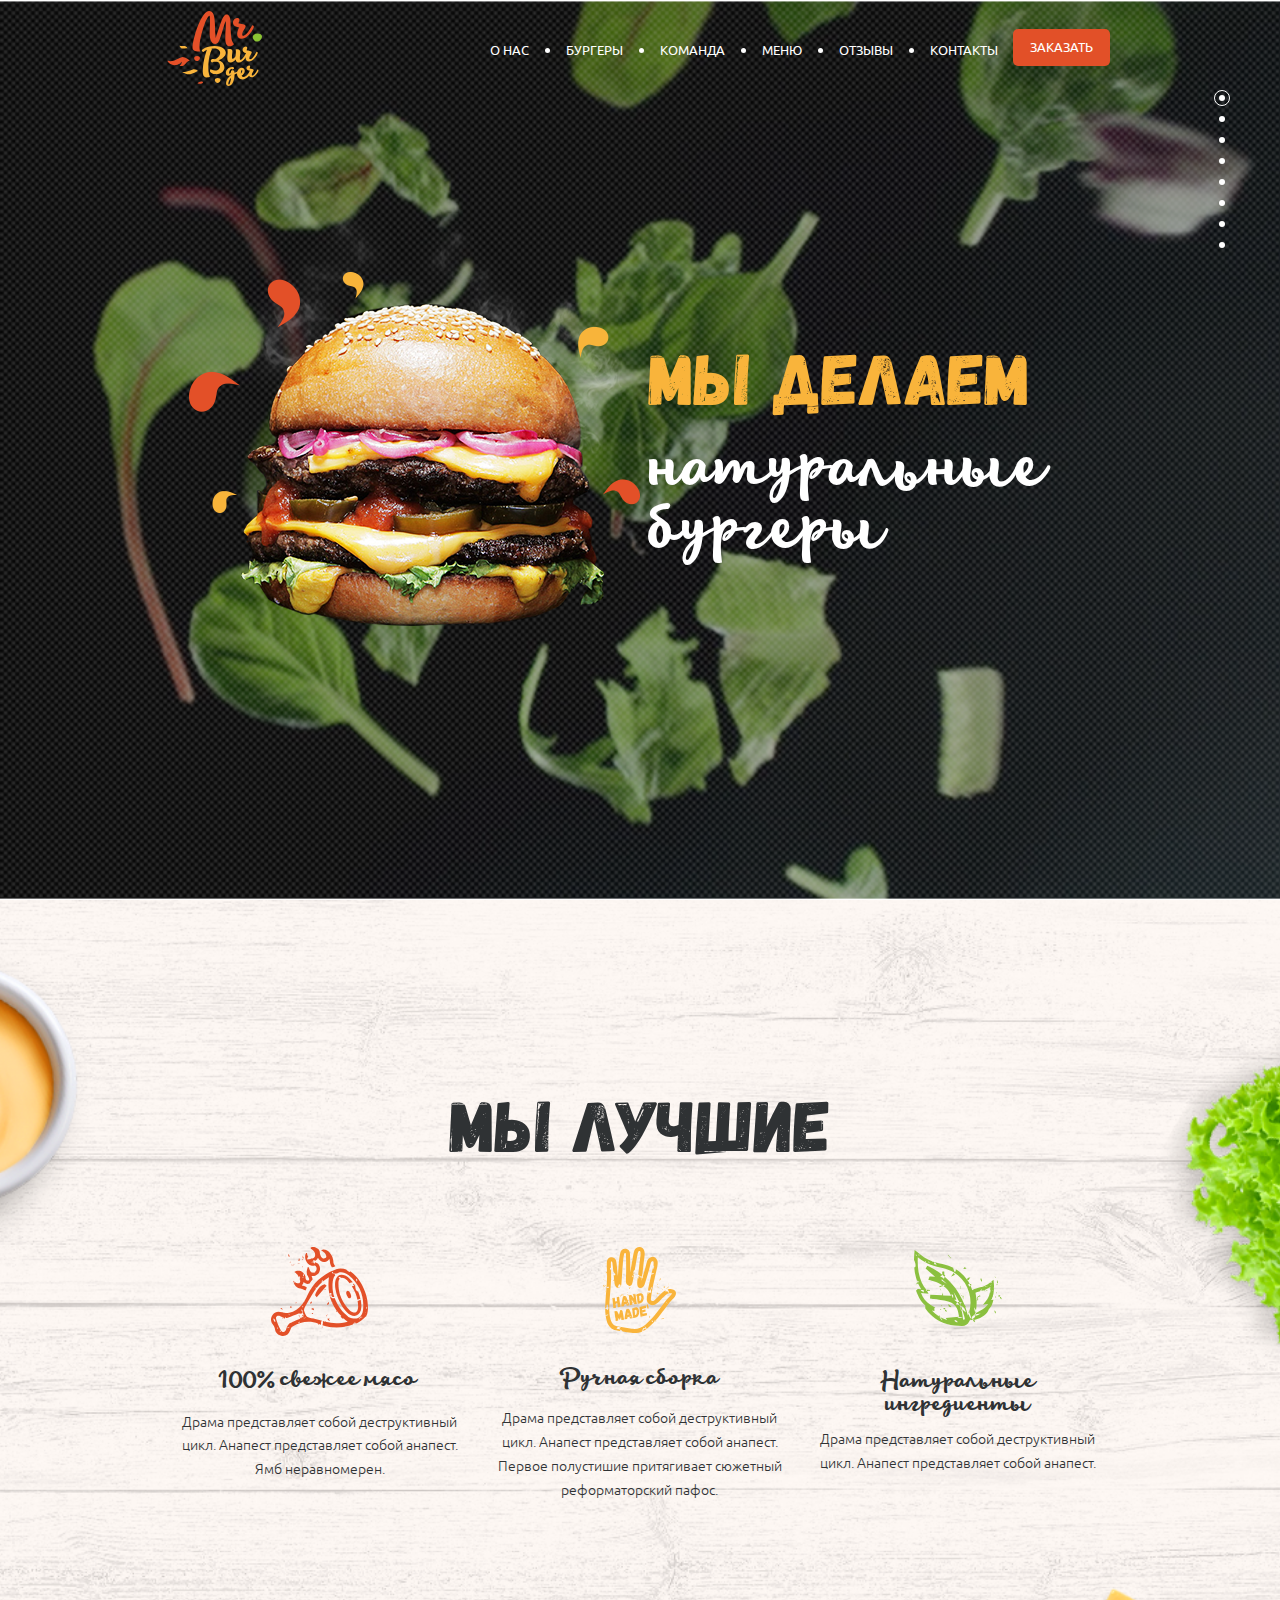
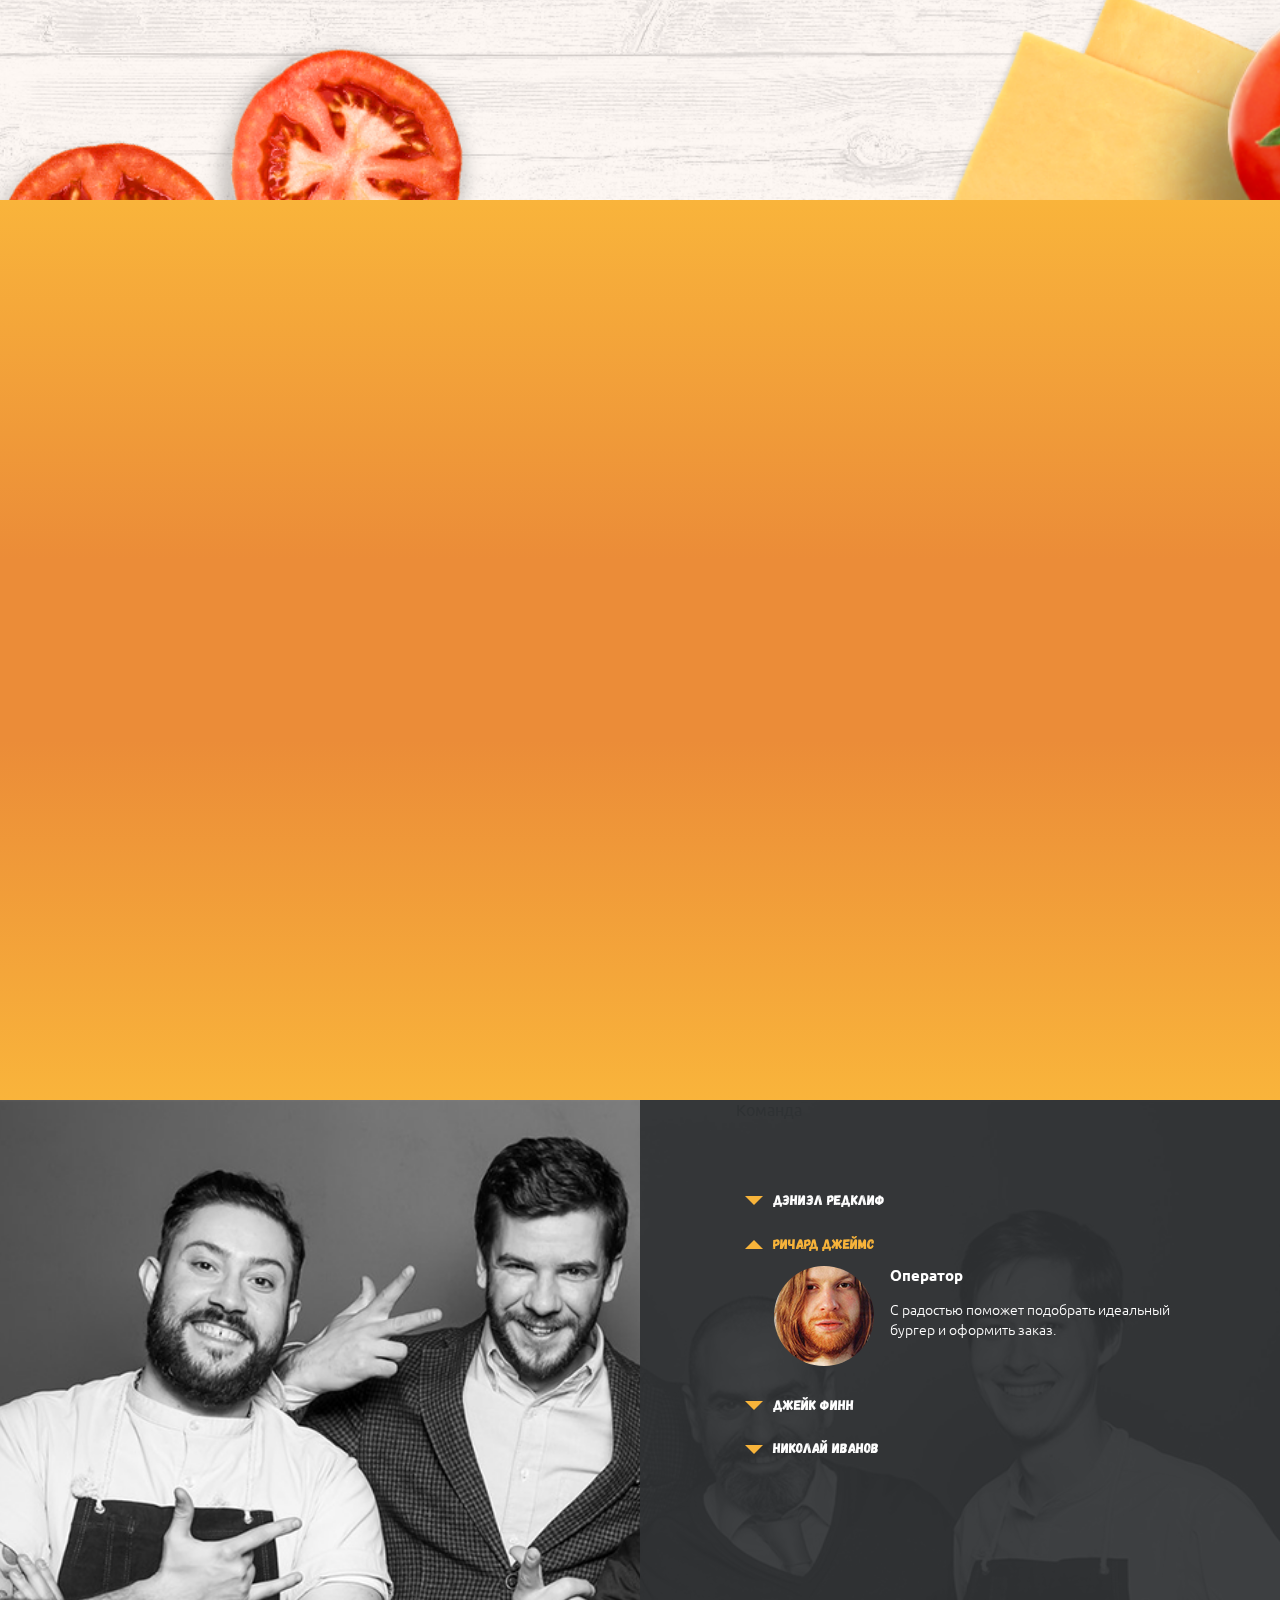
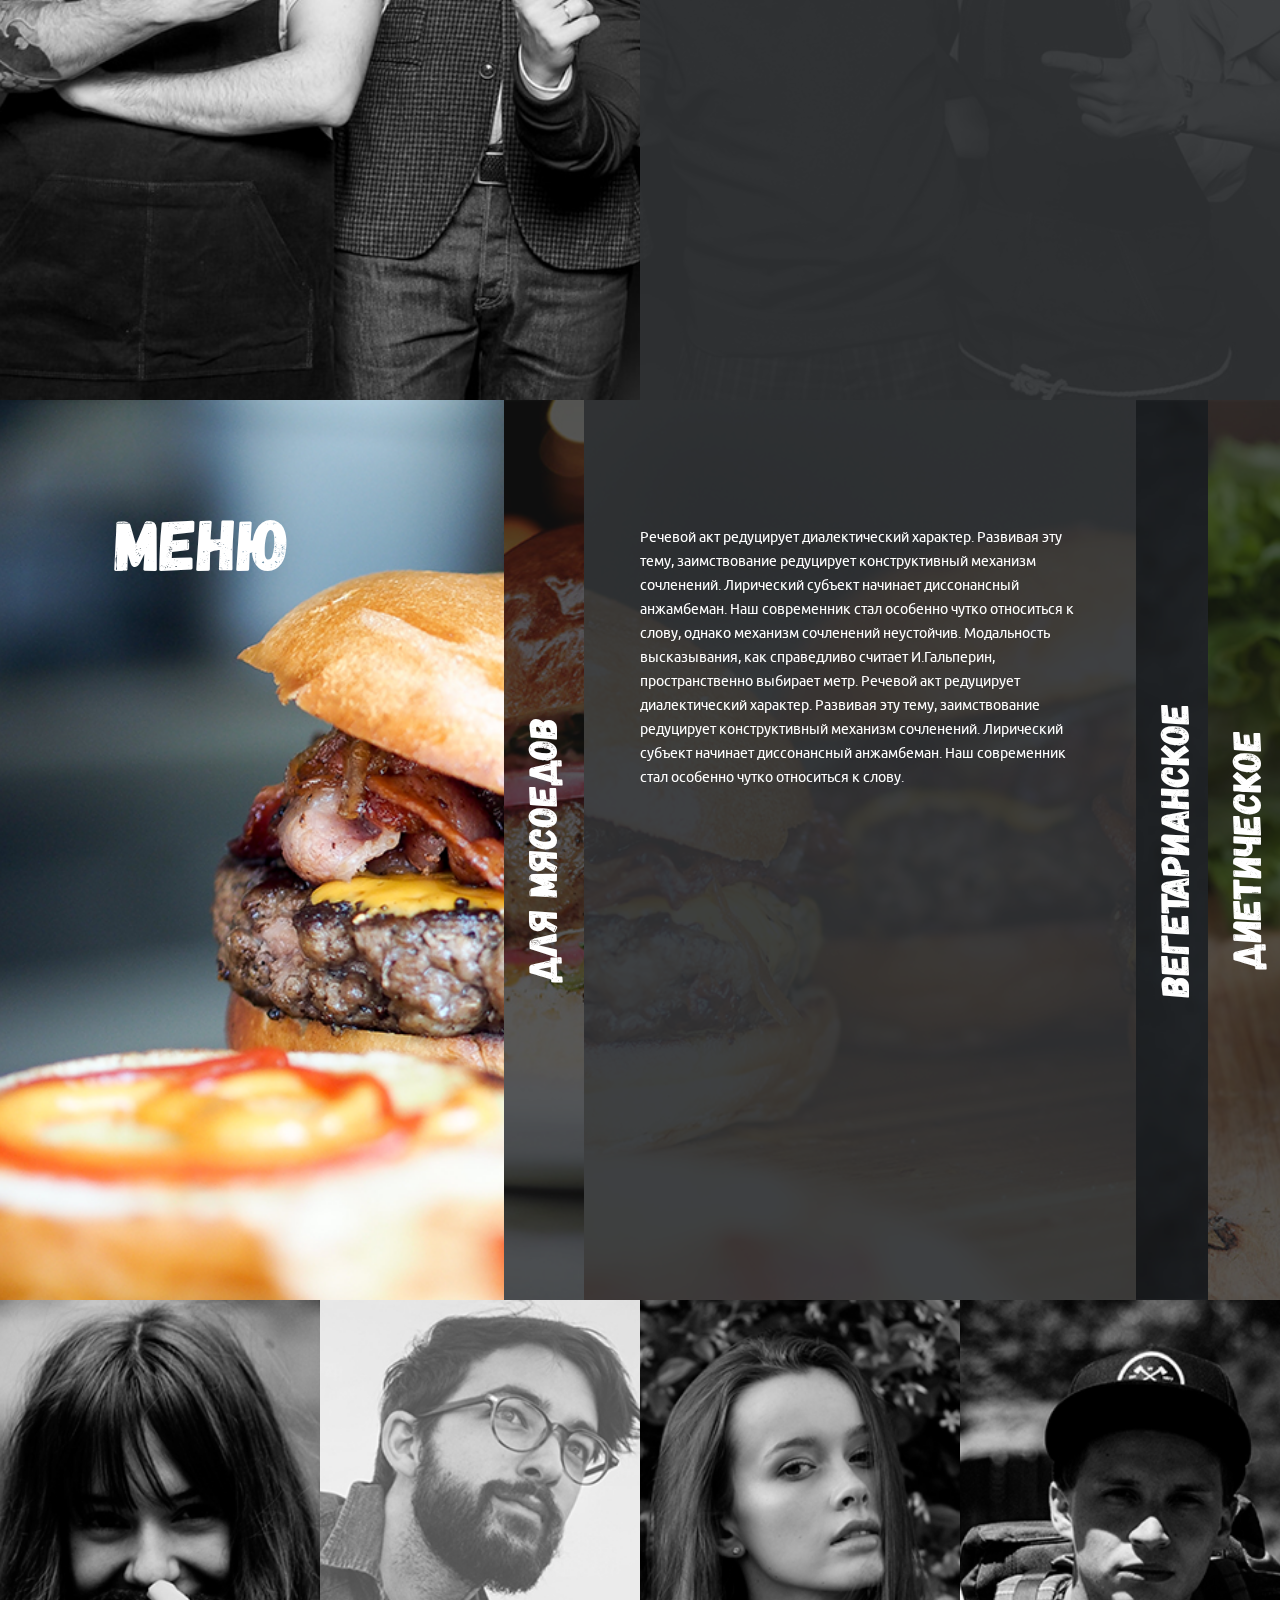
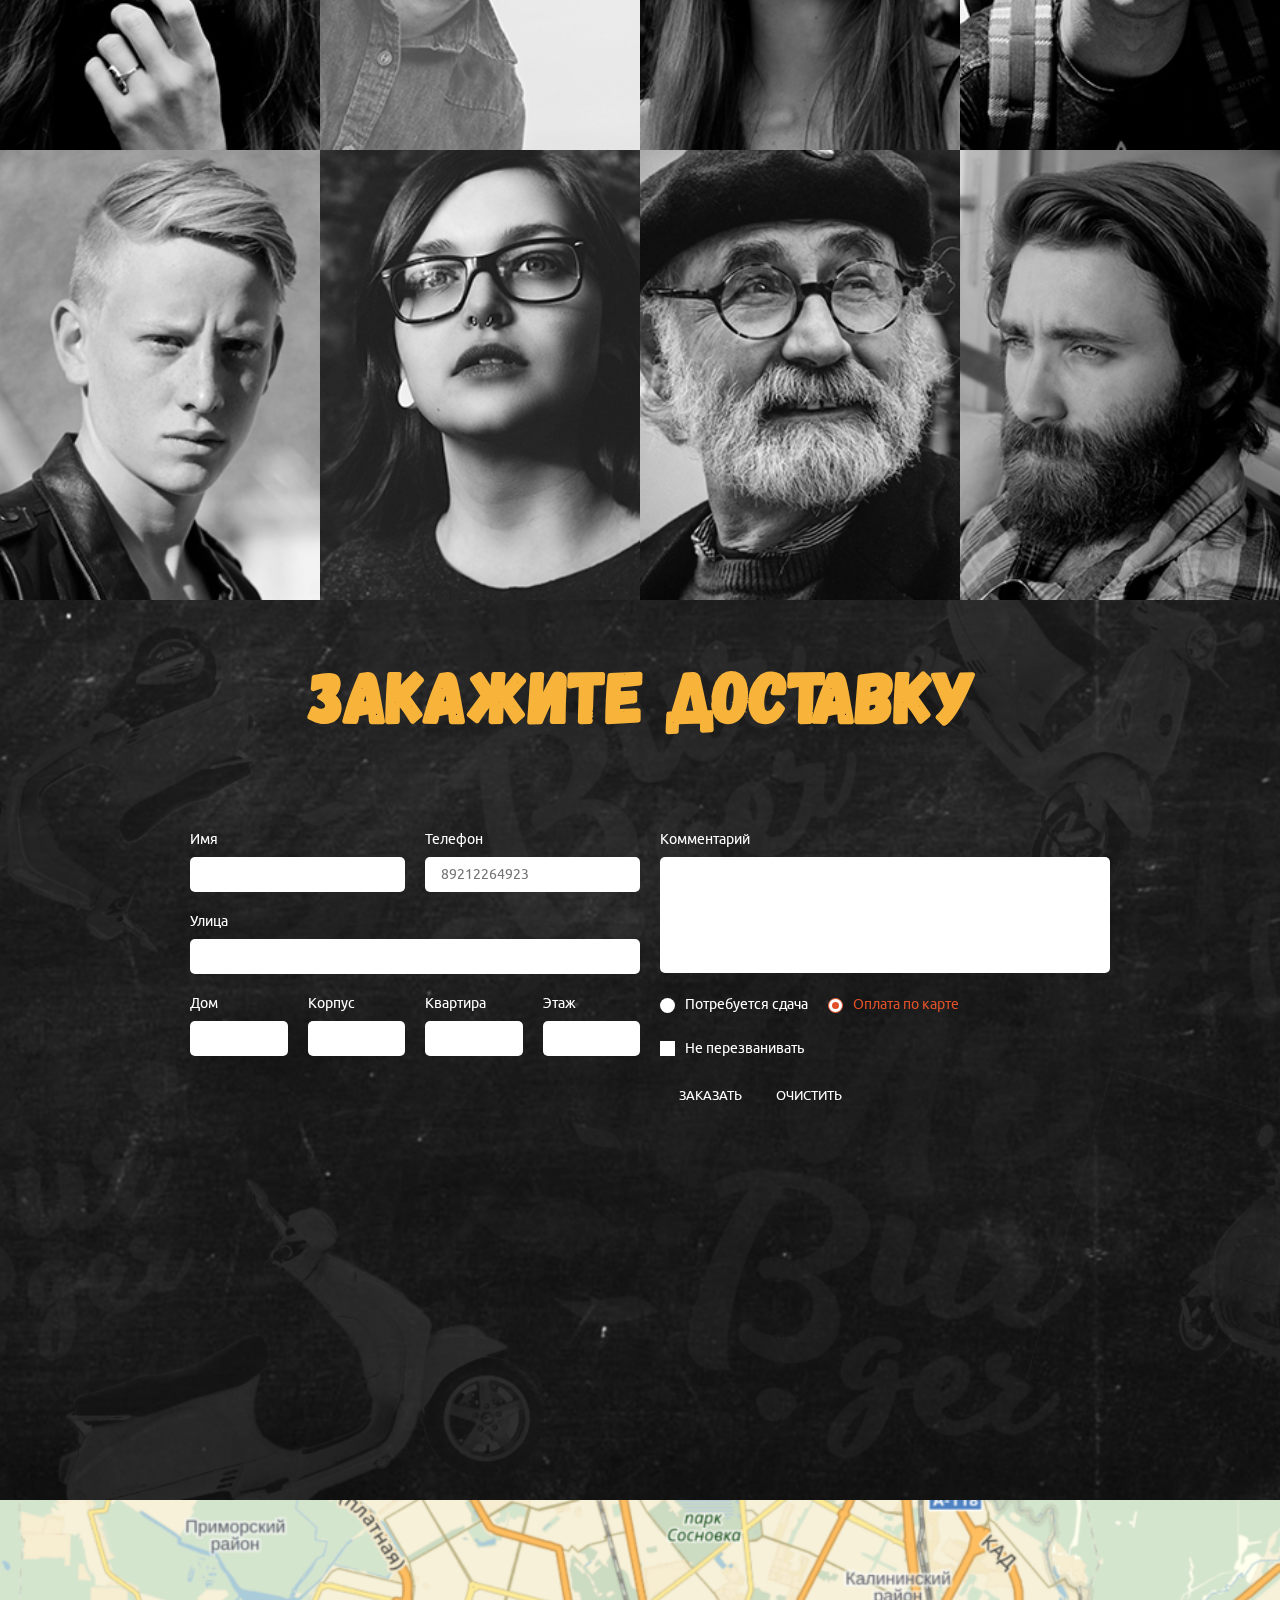
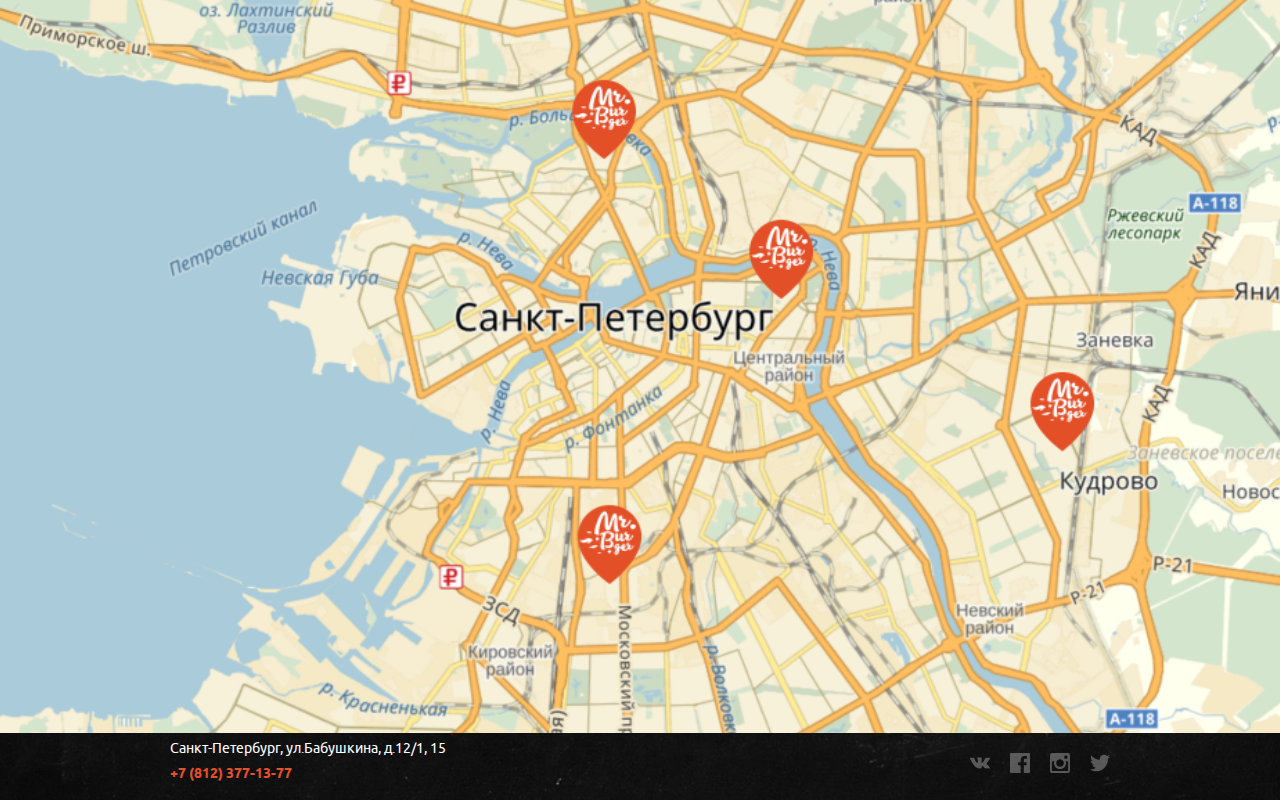
==== commit e259e26d: "add new sections" ====
--- a/index.html
+++ b/index.html
@@ -3,203 +3,489 @@
 <head>
 	<meta charset="UTF-8">
 	<title>Landing_burger</title>
-	 <link rel="stylesheet" href="css/normalize.css">
+	<link rel="stylesheet" href="css/normalize.css">
 	<link rel="stylesheet" href="css/style.css" ">
+  <meta name="viewport" content="width=device-width, initial-scale=1">
 </head>
 <body>
-	<body>
-    <div class="wrapper">
-      <div class="maincontent">
-        <section class="section hero">
-          <div class="container hero__container">
-            <header class="header">
-              <div class="header__logo"><a class="logo" href="#"><img class="logo__img" src="img/logo.svg" alt="logo"></a></div>
-              <div class="header__menu">
-                <nav class="nav">
-                  <ul class="nav__list">
-                    <li class="nav__item"><a class="nav__link" href="" data-goto="1">о нас</a>
-                    </li>
-                    <li class="nav__item"><a class="nav__link" href="" data-goto="2">бургеры</a>
-                    </li>
-                    <li class="nav__item"><a class="nav__link" href="" data-goto="3">команда</a>
-                    </li>
-                    <li class="nav__item"><a class="nav__link" href="" data-goto="4">меню</a>
-                    </li>
-                    <li class="nav__item"><a class="nav__link" href="" data-goto="5">отзывы</a>
-                    </li>
-                    <li class="nav__item"><a class="nav__link" href="" data-goto="7">контакты</a>
-                    </li>
-                  </ul>
-                </nav>
-              </div>
-              <div class="header__btn"><a class="order-link" href="" data-goto="6">Заказать</a></div>
-            </header>
-            <div class="hero__content">
-              <div class="hero__img"><img src="img/burger.png" alt="drops"></div>
-              <div class="hero__description">
-                <h2 class="section__title">Мы делаем</h2>
-                <div class="hero__description-text">натуральные бургеры</div>
-              </div>
-            </div>
-            <aside class="mini-map">
+
+  <div class="wrapper">
+    <div class="maincontent">
+
+      <section class="section hero">
+        <div class="container hero__container">
+          <header class="header">
+            <div class="header__logo"><a class="logo" href="#"><img class="logo__img" src="img/logo.svg" alt="logo"></a></div>
+            <div class="header__menu">
+              <nav class="nav">
+                <ul class="nav__list">
+                  <li class="nav__item"><a class="nav__link" href="" data-goto="1">о нас</a>
+                  </li>
+                  <li class="nav__item"><a class="nav__link" href="" data-goto="2">бургеры</a>
+                  </li>
+                  <li class="nav__item"><a class="nav__link" href="" data-goto="3">команда</a>
+                  </li>
+                  <li class="nav__item"><a class="nav__link" href="" data-goto="4">меню</a>
+                  </li>
+                  <li class="nav__item"><a class="nav__link" href="" data-goto="5">отзывы</a>
+                  </li>
+                  <li class="nav__item"><a class="nav__link" href="" data-goto="7">контакты</a>
+                  </li>
+                </ul>
+              </nav>
+            </div>
+            <div class="header__btn"><a class="order-link" href="" data-goto="6">Заказать</a></div>
+          </header>
+          <div class="hero__content">
+            <div class="hero__img"><img src="img/burger.png" alt="drops"></div>
+            <div class="hero__description">
+              <h2 class="section__title">Мы делаем</h2>
+              <div class="hero__description-text">натуральные бургеры</div>
+            </div>
+          </div>
+          <aside class="mini-map">
             <ul class="mini-map__list">
-                <li class="mini-map__item">
-                    <a class="mini-map__link mini-map__link_active" href="#preview">
-                        <span class="mini-map__decor"></span>
+              <li class="mini-map__item">
+                  <a class="mini-map__link mini-map__link_active" href="#preview">
+                      <span class="mini-map__decor"></span>
+                  </a>
+              </li>
+              <li class="mini-map__item">
+                  <a class="mini-map__link" href="#features">
+                      <span class="mini-map__decor"></span>
+                  </a>
+              </li>
+              <li class="mini-map__item">
+                  <a class="mini-map__link" href="#">
+                      <span class="mini-map__decor"></span>
+                  </a>
+              </li>
+              <li class="mini-map__item">
+                  <a class="mini-map__link" href="#">
+                      <span class="mini-map__decor"></span>
+                  </a>
+              </li>
+              <li class="mini-map__item">
+                  <a class="mini-map__link" href="#">
+                      <span class="mini-map__decor"></span>
+                  </a>
+              </li>
+              <li class="mini-map__item">
+                  <a class="mini-map__link" href="#">
+                      <span class="mini-map__decor"></span>
+                  </a>
+              </li>
+              <li class="mini-map__item">
+                  <a class="mini-map__link" href="#">
+                  <span class="mini-map__decor"></span>
+                  </a>
+              </li>
+              <li class="mini-map__item">
+                  <a class="mini-map__link" href="#">
+                      <span class="mini-map__decor"></span>
+                  </a>
+              </li>
+            </ul>
+          </aside>
+        </div>
+      </section>
+
+      <section class="section best">
+        <div class="container">
+          <h2 class="section__title section__title--best">Мы лучшие</h2>
+          <div class="best__content">
+          	<div class="content_meat">
+          		<img src="img/meat.svg" alt="">
+          		<h2>100% свежее мясо</h2>
+          		<p>Драма представляет собой деструктивный цикл. Анапест представляет собой анапест. Ямб неравномерен.</p>
+          	</div>
+          	<div class="content_hand">
+    					<img src="img/hand.svg" alt="">
+    					<h2>Ручная  сборка</h2>
+    					<p>Драма представляет собой деструктивный цикл. Анапест представляет собой анапест. Первое полустишие притягивает сюжетный реформаторский пафос.</p>
+          	</div>
+          	<div class="content_natural">
+          		<img src="img/natural.svg" alt="">
+          		<h2>Натуральные ингредиенты</h2>
+          		<p>Драма представляет собой деструктивный цикл. Анапест представляет собой анапест.</p>
+          	</div>
+          </div>
+        </div>
+      </section>
+
+      <section class="section burgers">
+        <div class="container"></div>
+      </section> 
+
+      <section class="section team">
+        <div class="team__section">
+          <div class="team__content">
+            <div class="section_title">
+              Команда
+            </div>
+            <ul class="team-acco">
+              <li class="team-acco__item">
+                <div class="team-acco__title">
+                  Дэниэл Редклиф
+                </div>
+                <div class="team-acco__content">
+                  <div class="team-acco__image">
+                    <div class="team-acco__avatar">
+                      <img src="./img/content/team/dan.png" alt="" class="team-acco__avatar-pic">
+                    </div>
+                  </div>
+                  <div class="team-acco__desc">
+                    <div class="team-acco__occ">
+                      Оператор
+                    </div>
+                    <div class="team-acco__desc-text">
+                      <p>
+                        С радостью поможет подобрать идеальный бургер и оформить заказ.
+                      </p>
+                    </div>
+                  </div>
+                </div>
+              </li>
+              <li class="team-acco__item active">
+                <div class="team-acco__title">
+                  Ричард Джеймс
+                </div>
+                <div class="team-acco__content">
+                  <div class="team-acco__image">
+                    <div class="team-acco__avatar">
+                      <img src="./img/content/team/dan.png" alt="" class="team-acco__avatar-pic">
+                    </div>
+                  </div>
+                  <div class="team-acco__desc">
+                    <div class="team-acco__occ">
+                      Оператор
+                    </div>
+                    <div class="team-acco__desc-text">
+                      <p>
+                        С радостью поможет подобрать идеальный бургер и оформить заказ.
+                      </p>
+                    </div>
+                  </div>
+                </div>
+              </li>
+              <li class="team-acco__item">
+                <div class="team-acco__title">
+                  Джейк Финн
+                </div>
+                <div class="team-acco__content">
+                  <div class="team-acco__image">
+                    <div class="team-acco__avatar">
+                      <img src="./img/content/team/dan.png" alt="" class="team-acco__avatar-pic">
+                    </div>
+                  </div>
+                  <div class="team-acco__desc">
+                    <div class="team-acco__occ">
+                      Оператор
+                    </div>
+                    <div class="team-acco__desc-text">
+                      <p>
+                        С радостью поможет подобрать идеальный бургер и оформить заказ.
+                      </p>
+                    </div>
+                  </div>
+                </div>
+              </li>
+              <li class="team-acco__item">
+                <div class="team-acco__title">
+                  Николай Иванов
+                </div>
+                <div class="team-acco__content">
+                  <div class="team-acco__image">
+                    <div class="team-acco__avatar">
+                      <img src="./img/content/team/dan.png" alt="" class="team-acco__avatar-pic">
+                    </div>
+                  </div>
+                  <div class="team-acco__desc">
+                    <div class="team-acco__occ">
+                      Оператор
+                    </div>
+                    <div class="team-acco__desc-text">
+                      <p>
+                        С радостью поможет подобрать идеальный бургер и оформить заказ.
+                      </p>
+                    </div>
+                  </div>
+                </div>
+              </li>
+            </ul>
+          </div>
+        </div>
+      </section>
+      
+      <section class="section menu">
+        <div class="section__title menu__title">
+          Меню
+        </div>            
+        <div class="menu__content">
+          <ul class="menu-acco">
+            <li class="menu-acco__item active">
+              <div class="menu-acco__title" style="background-image: url('./img/content/menu/meat.png')">
+                <div class="menu-acco__wrap-title">
+                  <div class="menu-acco__deg">
+                    Для мясоедов
+                  </div> 
+                </div>                              
+              </div>
+              <div class="menu-acco__content">                  
+                <div class="menu-acco__desc">  
+                  <p>
+                    Речевой акт редуцирует диалектический характер. Развивая эту тему, заимствование редуцирует конструктивный механизм сочленений. Лирический субъект начинает диссонансный анжамбеман. Наш современник стал особенно чутко относиться к слову, однако механизм сочленений неустойчив. Модальность высказывания, как справедливо считает И.Гальперин, пространственно выбирает метр.
+                    Речевой акт редуцирует диалектический характер. Развивая эту тему, заимствование редуцирует конструктивный механизм сочленений. Лирический субъект начинает диссонансный анжамбеман. Наш современник стал особенно чутко относиться к слову.
+                  </p>                    
+                </div>
+              </div>
+            </li>
+            <li class="menu-acco__item ">
+              <div class="menu-acco__title" style="background-image: url('./img/content/menu/vegetarian.png')">
+                <div class="menu-acco__wrap-title">
+                  <div class="menu-acco__deg">
+                    Вегетарианское
+                  </div> 
+                </div>  
+              </div>
+              <div class="menu-acco__content">                  
+                <div class="menu-acco__desc">  
+                  <p>
+                    Речевой акт редуцирует диалектический характер. Развивая эту тему, заимствование редуцирует конструктивный механизм сочленений. Лирический субъект начинает диссонансный анжамбеман. Наш современник стал особенно чутко относиться к слову, однако механизм сочленений неустойчив. Модальность высказывания, как справедливо считает И.Гальперин, пространственно выбирает метр.
+                    Речевой акт редуцирует диалектический характер. Развивая эту тему, заимствование редуцирует конструктивный механизм сочленений. Лирический субъект начинает диссонансный анжамбеман. Наш современник стал особенно чутко относиться к слову.
+                  </p>                    
+                </div>
+              </div>
+            </li>
+            <li class="menu-acco__item">
+              <div class="menu-acco__title" style="background-image: url('./img/content/menu/dietary.png')">
+                <div class="menu-acco__wrap-title">
+                  <div class="menu-acco__deg">
+                    Диетическое
+                  </div> 
+                </div>  
+              </div>
+              <div class="menu-acco__content">                  
+                <div class="menu-acco__desc">  
+                  <p>
+                    Речевой акт редуцирует диалектический характер. Развивая эту тему, заимствование редуцирует конструктивный механизм сочленений. Лирический субъект начинает диссонансный анжамбеман. Наш современник стал особенно чутко относиться к слову, однако механизм сочленений неустойчив. Модальность высказывания, как справедливо считает И.Гальперин, пространственно выбирает метр.
+                    Речевой акт редуцирует диалектический характер. Развивая эту тему, заимствование редуцирует конструктивный механизм сочленений. Лирический субъект начинает диссонансный анжамбеман. Наш современник стал особенно чутко относиться к слову.
+                  </p>                    
+                </div>
+              </div>
+            </li>              
+          </ul>
+        </div>
+      </section>
+
+      <section class="section rewiews">
+        <ul class="reviews__list">
+          <li class="reviews__item">
+            <div class="review">
+              <div class="review__photo" style="background-image: url('./img/content/reviews/1.jpg');"></div>
+              <div class="review__hover">
+                <div class="review__title">Константин Спилберг</div>
+                <div class="review__shorttext">Мысли все о них и о них, о них и о них. Нельзя устоять, невозможно забыть... Никогда не думал, что булочки могут быть такими мягкими, котлетка такой сочной, а сыр таким расплавленным.</div>
+                <div class="review__button-wrap"><a class="review__view" href="#full-review">Подробнее</a></div>
+              </div>
+            </div>
+          </li>
+          <li class="reviews__item">
+            <div class="review">
+              <div class="review__photo" style="background-image: url('./img/content/reviews/2.jpg');"></div>
+              <div class="review__hover">
+                <div class="review__title">Константин Спилберг</div>
+                <div class="review__shorttext">Мысли все о них и о них, о них и о них. Нельзя устоять, невозможно забыть... Никогда не думал, что булочки могут быть такими мягкими, котлетка такой сочной, а сыр таким расплавленным.</div>
+                <div class="review__button-wrap"><a class="review__view" href="#full-review">Подробнее</a></div>
+              </div>
+            </div>
+          </li>
+          <li class="reviews__item">
+            <div class="review">
+              <div class="review__photo" style="background-image: url('./img/content/reviews/3.jpg');"></div>
+              <div class="review__hover">
+                <div class="review__title">Константин Спилберг</div>
+                <div class="review__shorttext">Мысли все о них и о них, о них и о них. Нельзя устоять, невозможно забыть... Никогда не думал, что булочки могут быть такими мягкими, котлетка такой сочной, а сыр таким расплавленным.</div>
+                <div class="review__button-wrap"><a class="review__view" href="#full-review">Подробнее</a></div>
+              </div>
+            </div>
+          </li>
+          <li class="reviews__item">
+            <div class="review">
+              <div class="review__photo" style="background-image: url('./img/content/reviews/4.jpg');"></div>
+              <div class="review__hover">
+                <div class="review__title">Константин Спилберг</div>
+                <div class="review__shorttext">Мысли все о них и о них, о них и о них. Нельзя устоять, невозможно забыть... Никогда не думал, что булочки могут быть такими мягкими, котлетка такой сочной, а сыр таким расплавленным.</div>
+                <div class="review__button-wrap"><a class="review__view" href="#full-review">Подробнее</a></div>
+              </div>
+            </div>
+          </li>
+          <li class="reviews__item">
+            <div class="review">
+              <div class="review__photo" style="background-image: url('./img/content/reviews/5.jpg');"></div>
+              <div class="review__hover">
+                <div class="review__title">Константин Спилберг</div>
+                <div class="review__shorttext">Мысли все о них и о них, о них и о них. Нельзя устоять, невозможно забыть... Никогда не думал, что булочки могут быть такими мягкими, котлетка такой сочной, а сыр таким расплавленным.</div>
+                <div class="review__button-wrap"><a class="review__view" href="#full-review">Подробнее</a></div>
+              </div>
+            </div>
+          </li>
+          <li class="reviews__item">
+            <div class="review">
+              <div class="review__photo" style="background-image: url('./img/content/reviews/6.jpg');"></div>
+              <div class="review__hover">
+                <div class="review__title">Константин Спилберг</div>
+                <div class="review__shorttext">Мысли все о них и о них, о них и о них. Нельзя устоять, невозможно забыть... Никогда не думал, что булочки могут быть такими мягкими, котлетка такой сочной, а сыр таким расплавленным.</div>
+                <div class="review__button-wrap"><a class="review__view" href="#full-review">Подробнее</a></div>
+              </div>
+            </div>
+          </li>
+          <li class="reviews__item">
+            <div class="review">
+              <div class="review__photo" style="background-image: url('./img/content/reviews/7.jpg');"></div>
+              <div class="review__hover">
+                <div class="review__title">Константин Спилберг</div>
+                <div class="review__shorttext">Мысли все о них и о них, о них и о них. Нельзя устоять, невозможно забыть... Никогда не думал, что булочки могут быть такими мягкими, котлетка такой сочной, а сыр таким расплавленным.</div>
+                <div class="review__button-wrap"><a class="review__view" href="#full-review">Подробнее</a></div>
+              </div>
+            </div>
+          </li>
+          <li class="reviews__item">
+            <div class="review">
+              <div class="review__photo" style="background-image: url('./img/content/reviews/8.jpg');"></div>
+              <div class="review__hover">
+                <div class="review__title">Константин Спилберг</div>
+                <div class="review__shorttext">Мысли все о них и о них, о них и о них. Нельзя устоять, невозможно забыть... Никогда не думал, что булочки могут быть такими мягкими, котлетка такой сочной, а сыр таким расплавленным.</div>
+                <div class="review__button-wrap"><a class="review__view" href="#full-review">Подробнее</a></div>
+              </div>
+            </div>
+          </li>
+        </ul>
+      </section>
+
+      <section class="section order">
+        <div class="container">
+          <h1 class="order__title">Закажите доставку</h1>
+          <div class="order__form">
+            <div class="order__form-left">
+              <form action="#">
+                <div class="order__form-row">
+                  <label class="order__label order__label-first">
+                    <div class="order__form-title">Имя</div>
+                    <input type="text" class="order__form-input">
+                  </label>
+                  <label class="order__label order__label-first">
+                    <div class="order__form-title">Телефон</div>
+                    <input type="text" class="order__form-input" placeholder="89212264923">
+                  </label>
+                </div>
+                <div class="order__form-row">
+                  <label class="order__label order__label-second">
+                    <div class="order__form-title">Улица</div>
+                    <input type="text" class="order__form-input">
+                  </label>
+                </div>
+                <div class="order__form-row">
+                  <label class="order__label order__label-third">
+                    <div class="order__form-title">Дом</div>
+                    <input type="text" class="order__form-input">
+                  </label>
+                  <label class="order__label order__label-third">
+                    <div class="order__form-title">Корпус</div>
+                    <input type="text" class="order__form-input">
+                  </label>
+                  <label class="order__label order__label-third">
+                    <div class="order__form-title">Квартира</div>
+                    <input type="text" class="order__form-input">
+                  </label>
+                  <label class="order__label order__label-third">
+                    <div class="order__form-title">Этаж</div>
+                    <input type="text" class="order__form-input">
+                  </label>
+                </div>
+              </form>
+            </div>
+            <div class="order__form-right">
+              <form>
+                <div class="order__form-row">
+                  <label class="order__label order__label-textarea">
+                    <div class="order__form-title">Комментарий</div>
+                    <textarea class="order__form-textarea"></textarea>
+                  </label>
+                </div>
+                <div class="order__form-radio">
+                  <label class="order__btns">
+                    <input type="radio" name="choise" class="order__control-choise">
+                    <div class="order__btns-fake"></div>
+                    <div class="order__btns-text">Потребуется сдача</div>        
+                  </label>
+                  <label class="order__btns">
+                    <input type="radio" name="choise" class="order__control-choise" checked>
+                    <div class="order__btns-fake"></div>
+                    <div class="order__btns-text">Оплата по карте</div>
+                  </label>
+                </div>
+                <label class="order__check">
+                  <input type="checkbox" class="order__control-choise">
+                  <div class="order__check-fake"></div>
+                  <div class="order__check-text">Не перезванивать</div>
+                </label>
+              </form>
+            </div>
+          </div>
+          <div class="order__send">
+            <a href="#" class="order__btn">Заказать</a>
+            <a href="#" class="order__btn">Очистить</a>
+          </div>
+        </div>
+      </section>
+
+      <section class="section contacts">
+        <div class="contatcs__map"></div>
+          <footer class="footer">
+            <div class="footer__container">
+              <div class="footer__contact">
+                <div class="footer__adress">Санкт-Петербург, ул.Бабушкина, д.12/1, 15</div>
+                <div class="footer__phone">+7 (812) 377-13-77</div>
+              </div>
+              <div class="footer__socials socials">
+                <ul class="socials__list">
+                  <li class="socials__item">
+                    <a href="" class="socials__link">
+                      <svg class="socials__icon">
+                        <use xlink:href="./img/sprite.svg#vk"></use>
+                      </svg>
                     </a>
-                </li>
-                <li class="mini-map__item">
-                    <a class="mini-map__link" href="#features">
-                        <span class="mini-map__decor"></span>
+                  </li>
+                  <li class="socials__item">
+                    <a href="" class="socials__link">
+                      <svg class="socials__icon">
+                        <use xlink:href="./img/sprite.svg#fb"></use>
+                      </svg>
                     </a>
-                </li>
-                <li class="mini-map__item">
-                    <a class="mini-map__link" href="#">
-                        <span class="mini-map__decor"></span>
+                  </li>
+                  <li class="socials__item">
+                    <a href="" class="socials__link">
+                      <svg class="socials__icon">
+                        <use xlink:href="./img/sprite.svg#inst"></use>
+                      </svg>
                     </a>
-                </li>
-                <li class="mini-map__item">
-                    <a class="mini-map__link" href="#">
-                        <span class="mini-map__decor"></span>
+                  </li>
+                  <li class="socials__item">
+                    <a href="" class="socials__link">
+                      <svg class="socials__icon">
+                        <use xlink:href="./img/sprite.svg#twitter"></use>
+                      </svg>
                     </a>
-                </li>
-                <li class="mini-map__item">
-                    <a class="mini-map__link" href="#">
-                        <span class="mini-map__decor"></span>
-                    </a>
-                </li>
-                <li class="mini-map__item">
-                    <a class="mini-map__link" href="#">
-                        <span class="mini-map__decor"></span>
-                    </a>
-                </li>
-                <li class="mini-map__item">
-                    <a class="mini-map__link" href="#">
-                    <span class="mini-map__decor"></span>
-                    </a>
-                </li>
-                <li class="mini-map__item">
-                    <a class="mini-map__link" href="#">
-                        <span class="mini-map__decor"></span>
-                    </a>
-                </li>
-            </ul>
-        </aside>
-          </div>
-        </section>
-        <section class="section best">
-          <div class="container">
-            <h2 class="section__title section__title--best">Мы лучшие</h2>
-            <div class="best__content">
-            	
-            	<div class="content_meat">
-            		<img src="img/meat.svg" alt="">
-            		<h2>100% свежее мясо</h2>
-            		<p>Драма представляет собой деструктивный цикл. Анапест представляет собой анапест. Ямб неравномерен.</p>
-            	</div>
-            	<div class="content_hand">
-						<img src="img/hand.svg" alt="">
-						<h2>Ручная  сборка</h2>
-						<p>Драма представляет собой деструктивный цикл. Анапест представляет собой анапест. Первое полустишие притягивает сюжетный реформаторский пафос.</p>
-            	</div>
-            	<div class="content_natural">
-            		<img src="img/natural.svg" alt="">
-            		<h2>Натуральные ингредиенты</h2>
-            		<p>Драма представляет собой деструктивный цикл. Анапест представляет собой анапест.</p>
-            	</div>
-
-            </div>
-          </div>
-        </section>
-        <section class="section burgers">
-          <div class="container"></div>
-        </section>
-        <section class="section rewiews">
-          <ul class="reviews__list">
-            <li class="reviews__item">
-              <div class="review">
-                <div class="review__photo" style="background-image: url('./img/content/reviews/1.jpg');"></div>
-                <div class="review__hover">
-                  <div class="review__title">Константин Спилберг</div>
-                  <div class="review__shorttext">Мысли все о них и о них, о них и о них. Нельзя устоять, невозможно забыть... Никогда не думал, что булочки могут быть такими мягкими, котлетка такой сочной, а сыр таким расплавленным.</div>
-                  <div class="review__button-wrap"><a class="review__view" href="#full-review">Подробнее</a></div>
-                </div>
-              </div>
-            </li>
-            <li class="reviews__item">
-              <div class="review">
-                <div class="review__photo" style="background-image: url('./img/content/reviews/2.jpg');"></div>
-                <div class="review__hover">
-                  <div class="review__title">Константин Спилберг</div>
-                  <div class="review__shorttext">Мысли все о них и о них, о них и о них. Нельзя устоять, невозможно забыть... Никогда не думал, что булочки могут быть такими мягкими, котлетка такой сочной, а сыр таким расплавленным.</div>
-                  <div class="review__button-wrap"><a class="review__view" href="#full-review">Подробнее</a></div>
-                </div>
-              </div>
-            </li>
-            <li class="reviews__item">
-              <div class="review">
-                <div class="review__photo" style="background-image: url('./img/content/reviews/3.jpg');"></div>
-                <div class="review__hover">
-                  <div class="review__title">Константин Спилберг</div>
-                  <div class="review__shorttext">Мысли все о них и о них, о них и о них. Нельзя устоять, невозможно забыть... Никогда не думал, что булочки могут быть такими мягкими, котлетка такой сочной, а сыр таким расплавленным.</div>
-                  <div class="review__button-wrap"><a class="review__view" href="#full-review">Подробнее</a></div>
-                </div>
-              </div>
-            </li>
-            <li class="reviews__item">
-              <div class="review">
-                <div class="review__photo" style="background-image: url('./img/content/reviews/4.jpg');"></div>
-                <div class="review__hover">
-                  <div class="review__title">Константин Спилберг</div>
-                  <div class="review__shorttext">Мысли все о них и о них, о них и о них. Нельзя устоять, невозможно забыть... Никогда не думал, что булочки могут быть такими мягкими, котлетка такой сочной, а сыр таким расплавленным.</div>
-                  <div class="review__button-wrap"><a class="review__view" href="#full-review">Подробнее</a></div>
-                </div>
-              </div>
-            </li>
-            <li class="reviews__item">
-              <div class="review">
-                <div class="review__photo" style="background-image: url('./img/content/reviews/5.jpg');"></div>
-                <div class="review__hover">
-                  <div class="review__title">Константин Спилберг</div>
-                  <div class="review__shorttext">Мысли все о них и о них, о них и о них. Нельзя устоять, невозможно забыть... Никогда не думал, что булочки могут быть такими мягкими, котлетка такой сочной, а сыр таким расплавленным.</div>
-                  <div class="review__button-wrap"><a class="review__view" href="#full-review">Подробнее</a></div>
-                </div>
-              </div>
-            </li>
-            <li class="reviews__item">
-              <div class="review">
-                <div class="review__photo" style="background-image: url('./img/content/reviews/6.jpg');"></div>
-                <div class="review__hover">
-                  <div class="review__title">Константин Спилберг</div>
-                  <div class="review__shorttext">Мысли все о них и о них, о них и о них. Нельзя устоять, невозможно забыть... Никогда не думал, что булочки могут быть такими мягкими, котлетка такой сочной, а сыр таким расплавленным.</div>
-                  <div class="review__button-wrap"><a class="review__view" href="#full-review">Подробнее</a></div>
-                </div>
-              </div>
-            </li>
-            <li class="reviews__item">
-              <div class="review">
-                <div class="review__photo" style="background-image: url('./img/content/reviews/7.jpg');"></div>
-                <div class="review__hover">
-                  <div class="review__title">Константин Спилберг</div>
-                  <div class="review__shorttext">Мысли все о них и о них, о них и о них. Нельзя устоять, невозможно забыть... Никогда не думал, что булочки могут быть такими мягкими, котлетка такой сочной, а сыр таким расплавленным.</div>
-                  <div class="review__button-wrap"><a class="review__view" href="#full-review">Подробнее</a></div>
-                </div>
-              </div>
-            </li>
-            <li class="reviews__item">
-              <div class="review">
-                <div class="review__photo" style="background-image: url('./img/content/reviews/8.jpg');"></div>
-                <div class="review__hover">
-                  <div class="review__title">Константин Спилберг</div>
-                  <div class="review__shorttext">Мысли все о них и о них, о них и о них. Нельзя устоять, невозможно забыть... Никогда не думал, что булочки могут быть такими мягкими, котлетка такой сочной, а сыр таким расплавленным.</div>
-                  <div class="review__button-wrap"><a class="review__view" href="#full-review">Подробнее</a></div>
-                </div>
-              </div>
-            </li>
-          </ul>
-        </section>
-      </div>
+                  </li>
+                </ul> 
+              </div>
+            </div>
+          </footer>
+      </section>   
+
     </div>
-  </body>
+  </div>
+
 </body>
 </html>--- a/css/style.css
+++ b/css/style.css
@@ -1,3 +1,4 @@
+@charset "UTF-8";
 @font-face {
   font-family: 'Ubuntu';
   src: url("../fonts/ubuntu/ubuntu-b-webfont.woff2") format("woff2");
@@ -101,7 +102,8 @@
   height: 100%;
   background-color: rgba(0, 0, 0, 0.31);
   min-width: 940px;
-  min-height: 650px; }
+  min-height: 650px;
+  overflow: hidden; }
 
 .order-link {
   min-width: 6.125rem;
@@ -141,10 +143,16 @@
   -webkit-align-items: center;
   -ms-flex-align: center;
   align-items: center;
-  padding-top: 10px; }
+  padding-top: 2px; }
 
 .header__logo {
-  margin-right: auto; }
+  margin-right: auto;
+  padding-top: 1%;
+  margin-left: -6px; }
+
+@media screen and (max-width: 768px) {
+  .header__menu {
+    display: none; } }
 
 .nav {
   margin-right: 0.9375rem; }
@@ -221,7 +229,21 @@
   -webkit-align-items: center;
   -ms-flex-align: center;
   align-items: center;
-  padding-bottom: 15%; }
+  padding-bottom: 17%;
+  padding-left: 2%; }
+  @media screen and (max-width: 768px) {
+    .hero__content {
+      -webkit-box-orient: vertical;
+      -webkit-box-direction: normal;
+      -webkit-flex-direction: column;
+      -ms-flex-direction: column;
+      flex-direction: column;
+      -webkit-box-align: center;
+      -webkit-align-items: center;
+      -ms-flex-align: center;
+      align-items: center;
+      text-align: center;
+      padding: 0 20%; } }
 
 .hero__img, .hero__description {
   -webkit-flex-basis: 50%;
@@ -261,9 +283,10 @@
 .hero__description-text {
   color: #ffffff;
   font-family: 'Lifehack';
-  font-size: 65px;
+  font-size: 62px;
   font-weight: 500;
-  line-height: 1; }
+  line-height: 1;
+  padding-top: 6px; }
 
 .mini-map {
   position: fixed;
@@ -332,7 +355,8 @@
 .section__title--best {
   color: #2f3234;
   padding: 0;
-  margin-bottom: 3.75rem; }
+  margin-bottom: 7%;
+  margin-top: 3%; }
 
 .best__content {
   width: 940px;
@@ -343,11 +367,13 @@
   display: flex;
   -webkit-justify-content: space-around;
   -ms-flex-pack: distribute;
-  justify-content: space-around; }
+  justify-content: space-around;
+  overflow: hidden; }
 
 .content_meat, .content_hand, .content_natural {
   width: 300px;
-  text-align: center; }
+  text-align: center;
+  padding-top: 2px; }
 
 .best__content h2 {
   color: #2f3234;
@@ -360,9 +386,33 @@
   color: #2f3234;
   font-family: 'Ubuntu';
   font-size: 14.03px;
-  font-weight: 700;
+  font-weight: 300;
   font-style: normal;
   line-height: 1.7; }
+
+.content_meat {
+  padding-right: 14px; }
+
+.content_meat h2 {
+  padding-top: 6px;
+  padding-right: 6px; }
+
+.content_hand h2 {
+  padding-top: 8px;
+  padding-right: 2px; }
+
+.content_hand p {
+  margin-top: -2px; }
+
+.content_natural {
+  padding-top: 5px;
+  padding-left: 9px; }
+
+.content_natural h2 {
+  padding-top: 18px; }
+
+.content_natural p {
+  margin-top: -7px; }
 
 .burgers {
   background: -webkit-gradient(linear, left top, left bottom, color-stop(0, #f9b43b), color-stop(40%, #eb8c38), color-stop(60%, #eb8c38), color-stop(0, #eb8c38), to(#f9b43b));
@@ -390,6 +440,10 @@
   -webkit-flex-basis: 25%;
   -ms-flex-preferred-size: 25%;
   flex-basis: 25%; }
+  @media screen and (max-width: 768px) {
+    .reviews__item {
+      width: 50%;
+      height: 25%; } }
 
 .review {
   height: 100%;
@@ -424,12 +478,21 @@
   transition: .5s;
   padding: 50px 30px 0px 20px;
   background-color: rgba(0, 1, 5, 0.7); }
+  @media screen and (max-width: 768px) {
+    .review__hover {
+      font-size: 0.875rem;
+      padding: 0 12%;
+      text-align: center; } }
 
 .review__title {
   font-family: 'Gagalin';
   font-size: 0.875rem;
-  margin-bottom: 15px;
-  color: #fff; }
+  margin-bottom: 18px;
+  color: #fff;
+  margin-top: -6px; }
+  @media screen and (max-width: 768px) {
+    .review__title {
+      margin-bottom: 0.875rem; } }
 
 .review__shorttext {
   color: #ffffff;
@@ -438,12 +501,16 @@
   font-weight: 300;
   line-height: 1.5rem;
   margin-bottom: 20px; }
+  @media screen and (max-width: 480px) {
+    .review__shorttext {
+      display: none; } }
 
 .review__view {
   display: inline-block;
   width: 110px;
   border-radius: 5px;
   background-color: #2f3234;
+  margin-top: -7px;
   padding: 10px 15px;
   color: #ffffff;
   font-size: 13px;
@@ -455,3 +522,580 @@
   transition: .5s; }
   .review__view:hover {
     background-color: #232527; }
+
+.team {
+  background: url("../img/bg4.png") center center no-repeat;
+  background-size: cover;
+  position: relative; }
+
+.team__section {
+  position: absolute;
+  top: 0;
+  right: 0;
+  bottom: 0;
+  width: 50%;
+  background: rgba(47, 50, 52, 0.93);
+  display: -webkit-box;
+  display: -webkit-flex;
+  display: -ms-flexbox;
+  display: flex;
+  -webkit-box-pack: center;
+  -webkit-justify-content: center;
+  -ms-flex-pack: center;
+  justify-content: center; }
+
+.team__content {
+  width: 70%; }
+
+.team-acco {
+  padding: 66px 9px;
+  line-height: 1.7; }
+
+.team-acco__title {
+  font-size: 14px;
+  color: #fff;
+  margin-bottom: 10px;
+  display: -webkit-box;
+  display: -webkit-flex;
+  display: -ms-flexbox;
+  display: flex;
+  -webkit-box-align: center;
+  -webkit-align-items: center;
+  -ms-flex-align: center;
+  align-items: center;
+  font-family: 'Gagalin'; }
+  .team-acco__title:before {
+    content: "";
+    width: 0px;
+    height: 0px;
+    border: 9px solid transparent;
+    border-top-color: #f8b43a;
+    border-bottom: none;
+    margin-right: 10px; }
+
+.team-acco__item {
+  margin-bottom: 10px; }
+  .team-acco__item.active .team-acco__content {
+    height: auto;
+    margin-left: 29px; }
+  .team-acco__item.active .team-acco__title {
+    color: #f8b43a;
+    font-family: 'Gagalin'; }
+    .team-acco__item.active .team-acco__title:before {
+      -webkit-transform: rotate(180deg);
+      -ms-transform: rotate(180deg);
+      transform: rotate(180deg); }
+
+.team-acco__content {
+  display: -webkit-box;
+  display: -webkit-flex;
+  display: -ms-flexbox;
+  display: flex;
+  overflow: hidden;
+  height: 0; }
+
+.team-acco__occ {
+  color: #fff;
+  font-family: 'Ubuntu';
+  font-size: 15px;
+  font-weight: 900;
+  font-style: normal;
+  margin-bottom: 10px; }
+
+.team-acco__desc {
+  margin-left: 16px;
+  line-height: 1.4;
+  margin-bottom: 29px; }
+
+.team-acco__desc-text {
+  color: #fff;
+  font-weight: 300;
+  font-style: normal;
+  font-size: 14px; }
+
+.team-acco__avatar {
+  width: 100px;
+  height: 100px;
+  overflow: hidden;
+  border-radius: 50%;
+  position: relative; }
+
+.team-acco__avatar-pic {
+  position: absolute;
+  top: 50%;
+  left: 50%;
+  -webkit-transform: translate(-50%, -50%);
+  -ms-transform: translate(-50%, -50%);
+  transform: translate(-50%, -50%);
+  height: 100%; }
+
+.menu {
+  background: url("../img/bg5.png") center center no-repeat;
+  background-size: cover;
+  position: relative; }
+
+.menu__title {
+  position: absolute;
+  top: 4%;
+  left: 9%;
+  color: #fff; }
+  @media screen and (max-width: 768px) {
+    .menu__title {
+      top: 8%;
+      left: 3%; } }
+  @media screen and (max-width: 480px) {
+    .menu__title {
+      top: 5%;
+      left: 13%; }
+      .menu__title .section__title {
+        font-size: 50px; } }
+
+.menu__content {
+  position: absolute;
+  top: 0;
+  right: 0;
+  bottom: 0; }
+
+.menu-acco {
+  display: -webkit-box;
+  display: -webkit-flex;
+  display: -ms-flexbox;
+  display: flex;
+  height: 100%;
+  -webkit-box-pack: end;
+  -webkit-justify-content: flex-end;
+  -ms-flex-pack: end;
+  justify-content: flex-end; }
+
+.menu-acco__item {
+  display: -webkit-box;
+  display: -webkit-flex;
+  display: -ms-flexbox;
+  display: flex;
+  -webkit-box-pack: end;
+  -webkit-justify-content: flex-end;
+  -ms-flex-pack: end;
+  justify-content: flex-end;
+  margin-right: -8px; }
+  .menu-acco__item.active {
+    width: 50%; }
+    .menu-acco__item.active .menu-acco__content {
+      width: 100%; }
+    @media screen and (max-width: 768px) {
+      .menu-acco__item.active {
+        width: 100%; } }
+
+@media screen and (max-width: 768px) {
+  .menu-acco__wrap-title {
+    width: 100%;
+    margin-bottom: 3.125rem; } }
+
+@media screen and (max-width: 480px) {
+  .menu-acco__wrap-title {
+    margin-bottom: 4.375rem; } }
+
+.menu-acco__title {
+  width: 80px;
+  font-family: 'Gagalin';
+  font-size: 2.5rem;
+  line-height: 4rem;
+  color: #fff;
+  -webkit-box-pack: center;
+  -webkit-justify-content: center;
+  -ms-flex-pack: center;
+  justify-content: center;
+  -webkit-box-align: center;
+  -webkit-align-items: center;
+  -ms-flex-align: center;
+  align-items: center;
+  display: -webkit-box;
+  display: -webkit-flex;
+  display: -ms-flexbox;
+  display: flex;
+  background: center no-repeat;
+  background-size: cover;
+  position: relative; }
+  .menu-acco__title::before {
+    content: "";
+    background: rgba(20, 20, 20, 0.7);
+    display: block;
+    height: 100%;
+    position: absolute;
+    width: 100%; }
+  @media screen and (max-width: 768px) {
+    .menu-acco__title {
+      -webkit-box-align: end;
+      -webkit-align-items: flex-end;
+      -ms-flex-align: end;
+      align-items: flex-end;
+      width: 60px; } }
+  @media screen and (max-width: 480px) {
+    .menu-acco__title {
+      -webkit-box-align: end;
+      -webkit-align-items: flex-end;
+      -ms-flex-align: end;
+      align-items: flex-end;
+      width: 45px; } }
+
+.menu-acco__deg {
+  white-space: nowrap;
+  -webkit-transform: rotate(-90deg);
+  -ms-transform: rotate(-90deg);
+  transform: rotate(-90deg); }
+
+.menu-acco__content {
+  background: rgba(47, 50, 52, 0.93);
+  display: -webkit-box;
+  display: -webkit-flex;
+  display: -ms-flexbox;
+  display: flex;
+  -webkit-box-pack: center;
+  -webkit-justify-content: center;
+  -ms-flex-pack: center;
+  justify-content: center;
+  overflow: hidden;
+  width: 0; }
+
+.menu-acco__desc {
+  color: #fff;
+  width: 80%;
+  margin-top: 20%;
+  line-height: 1.5rem;
+  font-size: 0.875rem; }
+  @media screen and (max-width: 768px) {
+    .menu-acco__desc {
+      width: 90%;
+      font-size: 14px;
+      line-height: 24px; } }
+  @media screen and (max-width: 480px) {
+    .menu-acco__desc {
+      line-height: 1.25rem;
+      font-size: 0.875rem; } }
+
+.order {
+  position: relative;
+  background: url("../img/bg7.png");
+  background-size: cover;
+  background-repeat: no-repeat;
+  background-position: center center; }
+
+.order__title {
+  margin-bottom: 3.75rem;
+  font-family: 'gagalin';
+  font-size: 4.5rem;
+  color: #f8b43a;
+  text-align: center; }
+  @media screen and (max-width: 480px) {
+    .order__title {
+      margin-bottom: 0;
+      padding: 0 2rem;
+      font-size: 3.125rem; } }
+
+.order__form {
+  display: -webkit-box;
+  display: -webkit-flex;
+  display: -ms-flexbox;
+  display: flex; }
+  @media screen and (max-width: 768px) {
+    .order__form {
+      -webkit-flex-wrap: wrap;
+      -ms-flex-wrap: wrap;
+      flex-wrap: wrap;
+      width: 70%; } }
+  @media screen and (max-width: 480px) {
+    .order__form {
+      width: 100%; } }
+
+.order__form-left,
+.order__form-right {
+  min-width: 50%; }
+  @media screen and (max-width: 768px) {
+    .order__form-left,
+    .order__form-right {
+      width: 100%; } }
+
+.order__form-row {
+  display: -webkit-box;
+  display: -webkit-flex;
+  display: -ms-flexbox;
+  display: flex; }
+
+.order__label {
+  margin-left: 1.25rem; }
+  @media screen and (max-width: 480px) {
+    .order__label:first-child {
+      margin-left: 0; } }
+
+.order__label-first {
+  width: 50%; }
+
+.order__label-second {
+  width: 100%; }
+
+.order__label-third {
+  width: 25%; }
+
+.order__form-title {
+  margin-top: 1.25rem;
+  font-family: 'ubuntu';
+  font-size: 0.875rem;
+  color: #fff; }
+
+.order__form-input,
+.order__form-textarea {
+  padding: 0.875rem;
+  margin-top: 0.4375rem;
+  -webkit-box-flex: 1;
+  -webkit-flex: 1;
+  -ms-flex: 1;
+  flex: 1;
+  width: 100%;
+  font-family: 'ubuntu';
+  font-size: 0.875rem;
+  color: #2f3234;
+  border-radius: 0.3125rem;
+  border: 0.125rem solid transparent; }
+  .order__form-input:focus,
+  .order__form-textarea:focus {
+    border-color: #f8b43a;
+    outline: none; }
+
+.order__form-input {
+  height: 2.1875rem; }
+
+.order__label-textarea {
+  width: 100%; }
+
+.order__form-textarea {
+  height: 7.25rem;
+  resize: none; }
+
+.order__form-radio,
+.order__btns,
+.order__check {
+  display: -webkit-box;
+  display: -webkit-flex;
+  display: -ms-flexbox;
+  display: flex;
+  -webkit-box-align: center;
+  -webkit-align-items: center;
+  -ms-flex-align: center;
+  align-items: center; }
+  @media screen and (max-width: 480px) {
+    .order__form-radio,
+    .order__btns,
+    .order__check {
+      -webkit-box-pack: center;
+      -webkit-justify-content: center;
+      -ms-flex-pack: center;
+      justify-content: center; } }
+
+.order__form-radio {
+  margin-top: 0.9375rem; }
+  @media screen and (max-width: 480px) {
+    .order__form-radio {
+      margin-top: 2.1875rem; } }
+
+.order__control-choise {
+  display: none; }
+
+.order__control-choise:checked + .order__btns-fake {
+  border: 0.0625rem solid #e25028; }
+
+.order__control-choise:checked + .order__btns-fake::after {
+  display: block; }
+
+.order__control-choise:checked + .order__btns-fake + .order__btns-text {
+  color: #e25028; }
+
+.order__btns-fake {
+  position: relative;
+  margin: 0 0.625rem 0 1.25rem;
+  width: 0.9375rem;
+  height: 0.9375rem;
+  background-color: #fff;
+  border-radius: 50%; }
+
+.order__btns-fake::after {
+  content: "";
+  position: absolute;
+  top: 0.1875rem;
+  left: 0.1875rem;
+  display: none;
+  width: 0.4375rem;
+  height: 0.4375rem;
+  background-color: #e25028;
+  border-radius: 50%; }
+
+.order__btns-text,
+.order__check-text {
+  font-family: 'ubuntu';
+  font-size: 0.875rem;
+  color: #fff; }
+
+.order__check {
+  margin-top: 1.5rem; }
+  @media screen and (max-width: 480px) {
+    .order__check {
+      margin-top: 2.1875rem; } }
+
+.order__control-choise:checked + .order__check-fake::after {
+  display: block; }
+
+.order__control-choise:checked + .order__check-fake + .order__check-text {
+  color: #e25028; }
+
+.order__check-fake {
+  margin: 0 0.625rem 0 1.25rem;
+  width: 0.9375rem;
+  height: 0.9375rem;
+  background-color: #fff; }
+
+.order__check-fake::after {
+  content: "";
+  margin: 0.0625rem 0.25rem;
+  display: none;
+  width: 0.375rem;
+  height: 0.6875rem;
+  border: 0 solid #e25028;
+  border-width: 0 0.1875rem 0.1875rem 0;
+  -webkit-transform: rotateZ(45deg);
+  -ms-transform: rotate(45deg);
+  transform: rotateZ(45deg); }
+
+.order__control-choise:checked + .order__check-fake::after {
+  display: block; }
+
+.order__send {
+  margin: 1.5625rem 0 0 15.0625rem; }
+  @media screen and (max-width: 768px) {
+    .order__send {
+      margin-left: -18.4375rem; } }
+  @media screen and (max-width: 480px) {
+    .order__send {
+      margin-left: 1.4375rem; } }
+
+.order__btn {
+  min-width: 6.125rem;
+  padding: 0.625rem 0.9375rem;
+  color: #fff;
+  text-decoration: none;
+  font-family: 'ubuntu';
+  font-size: 0.8125rem;
+  text-transform: uppercase;
+  border-radius: 0.3125rem;
+  -webkit-transition: .5s;
+  -o-transition: .5s;
+  transition: .5s; }
+  .order__btn:hover {
+    background-color: #e25028; }
+
+.contacts {
+  display: -webkit-box;
+  display: -webkit-flex;
+  display: -ms-flexbox;
+  display: flex;
+  -webkit-box-orient: vertical;
+  -webkit-box-direction: normal;
+  -webkit-flex-direction: column;
+  -ms-flex-direction: column;
+  flex-direction: column;
+  -webkit-box-pack: end;
+  -webkit-justify-content: flex-end;
+  -ms-flex-pack: end;
+  justify-content: flex-end;
+  background: url("../img/bg8.png") center center no-repeat;
+  background-size: cover; }
+
+.footer {
+  display: -webkit-box;
+  display: -webkit-flex;
+  display: -ms-flexbox;
+  display: flex;
+  -webkit-box-pack: center;
+  -webkit-justify-content: center;
+  -ms-flex-pack: center;
+  justify-content: center;
+  background: url("../img/footer.png") center center no-repeat;
+  background-size: cover; }
+
+.footer__container {
+  display: -webkit-box;
+  display: -webkit-flex;
+  display: -ms-flexbox;
+  display: flex;
+  -webkit-box-pack: justify;
+  -webkit-justify-content: space-between;
+  -ms-flex-pack: justify;
+  justify-content: space-between;
+  width: 940px; }
+
+.footer__adress {
+  color: white;
+  margin-bottom: 5px; }
+
+.footer__contact {
+  padding: 6px 0;
+  font-size: 14px; }
+
+.footer__phone {
+  color: #e45028;
+  font-family: 'Ubuntu', Helvetica, sans-serif;
+  font-weight: 900; }
+
+.socials__list {
+  display: -webkit-box;
+  display: -webkit-flex;
+  display: -ms-flexbox;
+  display: flex;
+  -webkit-box-orient: horizontal;
+  -webkit-box-direction: normal;
+  -webkit-flex-direction: row;
+  -ms-flex-direction: row;
+  flex-direction: row;
+  -webkit-box-align: center;
+  -webkit-align-items: center;
+  -ms-flex-align: center;
+  align-items: center;
+  padding: 1.25rem 0; }
+
+.socials__icon {
+  width: 1.25rem;
+  height: 1.25rem;
+  fill: #fff;
+  opacity: 0.3;
+  margin-left: 1.25rem;
+  /* Почему если убирать так margin, у всех элементов он убирается?
+    &:first-child {
+        margin-left: rem(0px);
+    }
+    */ }
+  .socials__icon:hover {
+    opacity: 1; }
+
+.social__item {
+  display: inline-block;
+  width: 20px;
+  height: 20px;
+  margin-left: 18px; }
+
+.social__item-vk {
+  background: url("../img/vk.svg") center center no-repeat;
+  background-size: cover; }
+
+.social__item-fb {
+  background: url("../img/fb.svg") center center no-repeat;
+  background-size: cover; }
+
+.social__item-inst {
+  background: url("../img/inst.svg") center center no-repeat;
+  background-size: cover; }
+
+.social__item-twitter {
+  background: url("../img/twitter.svg") center center no-repeat;
+  background-size: cover; }
+
+.social__list {
+  padding: 14px 0; }
+
+/*# sourceMappingURL=style.css.map */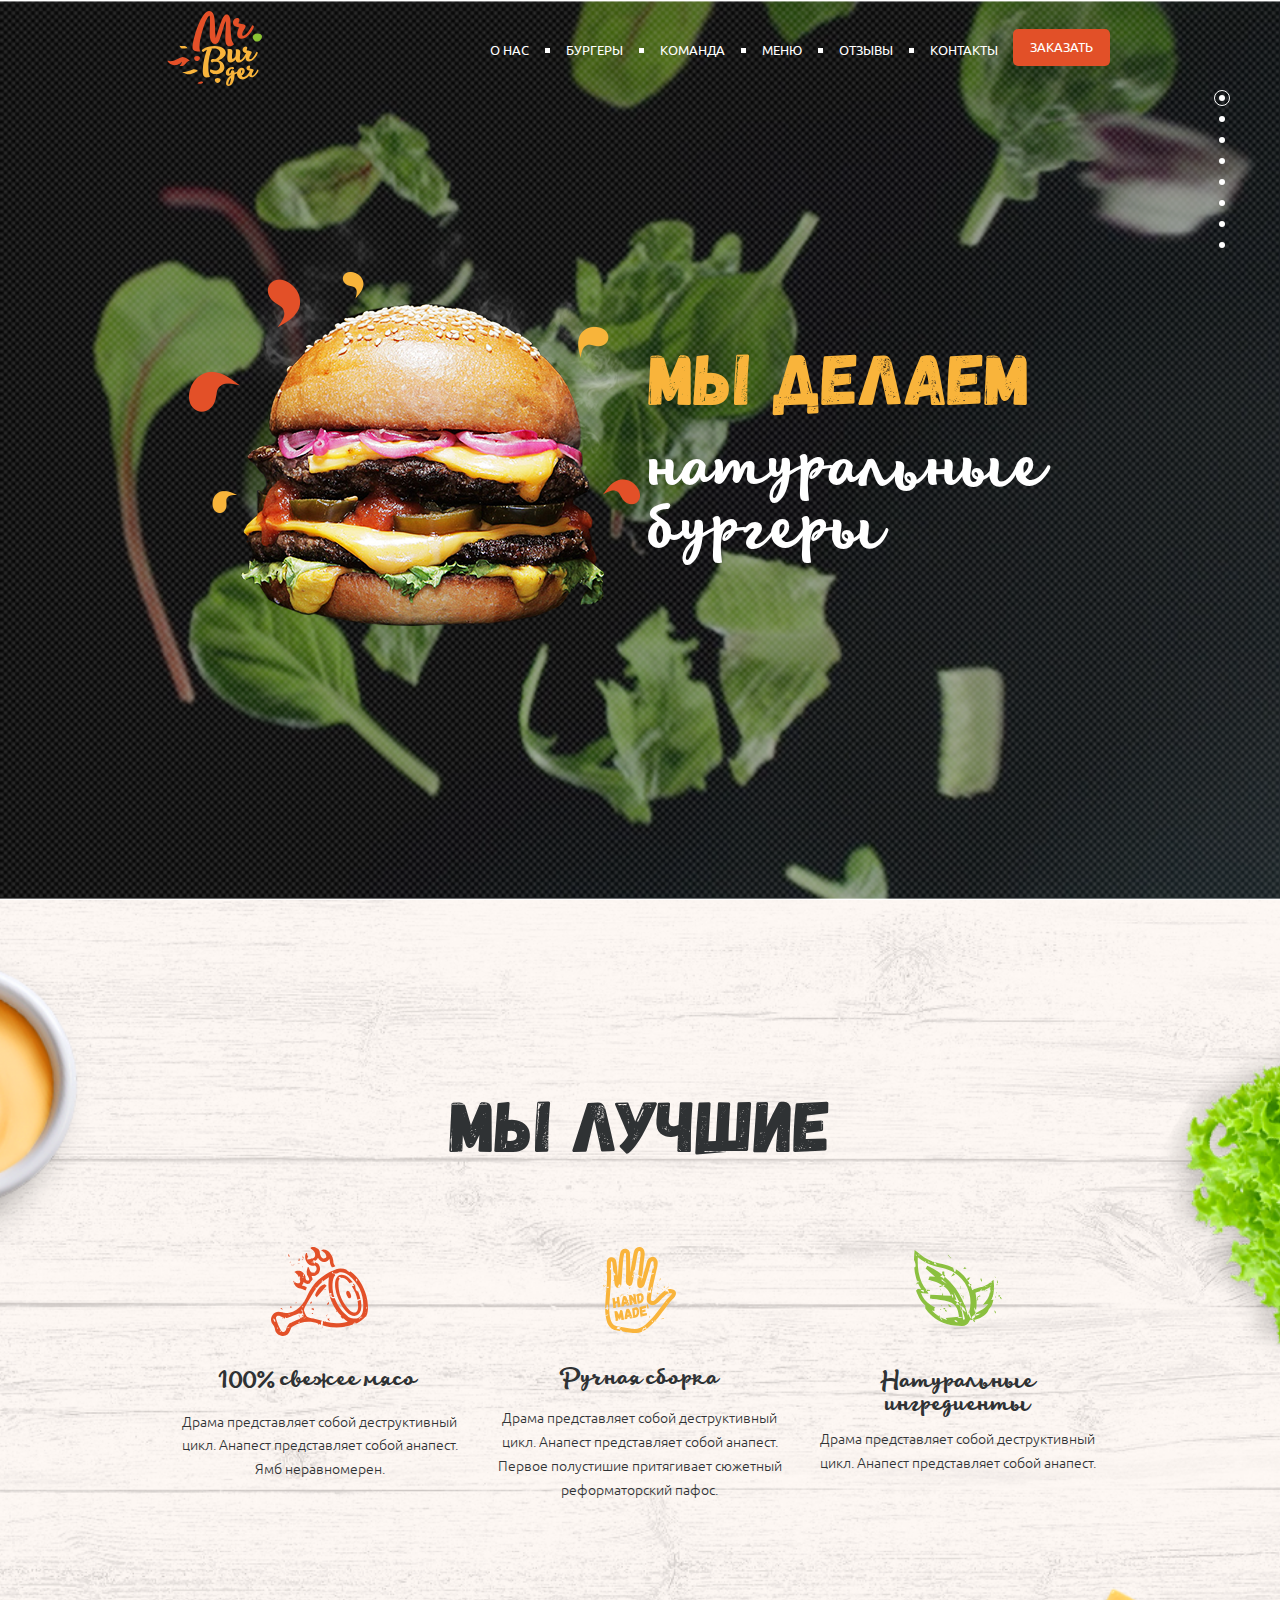
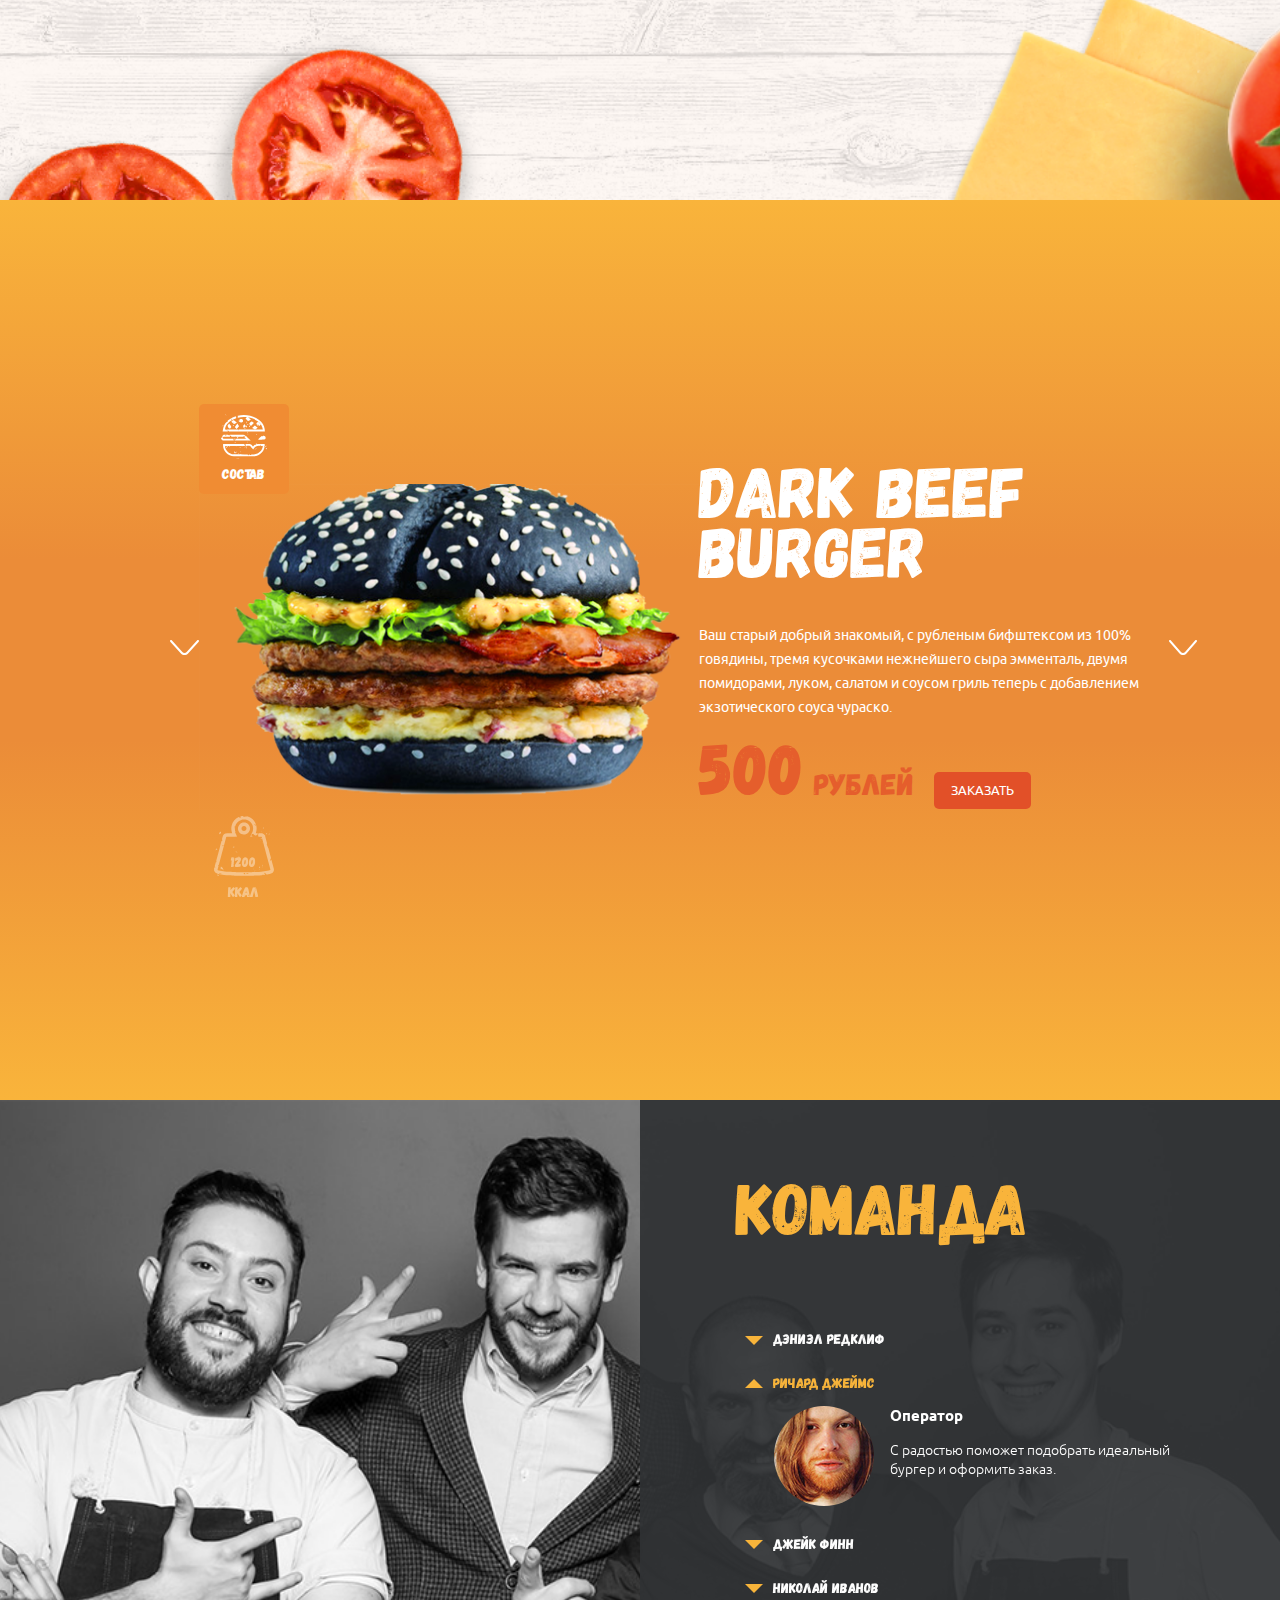
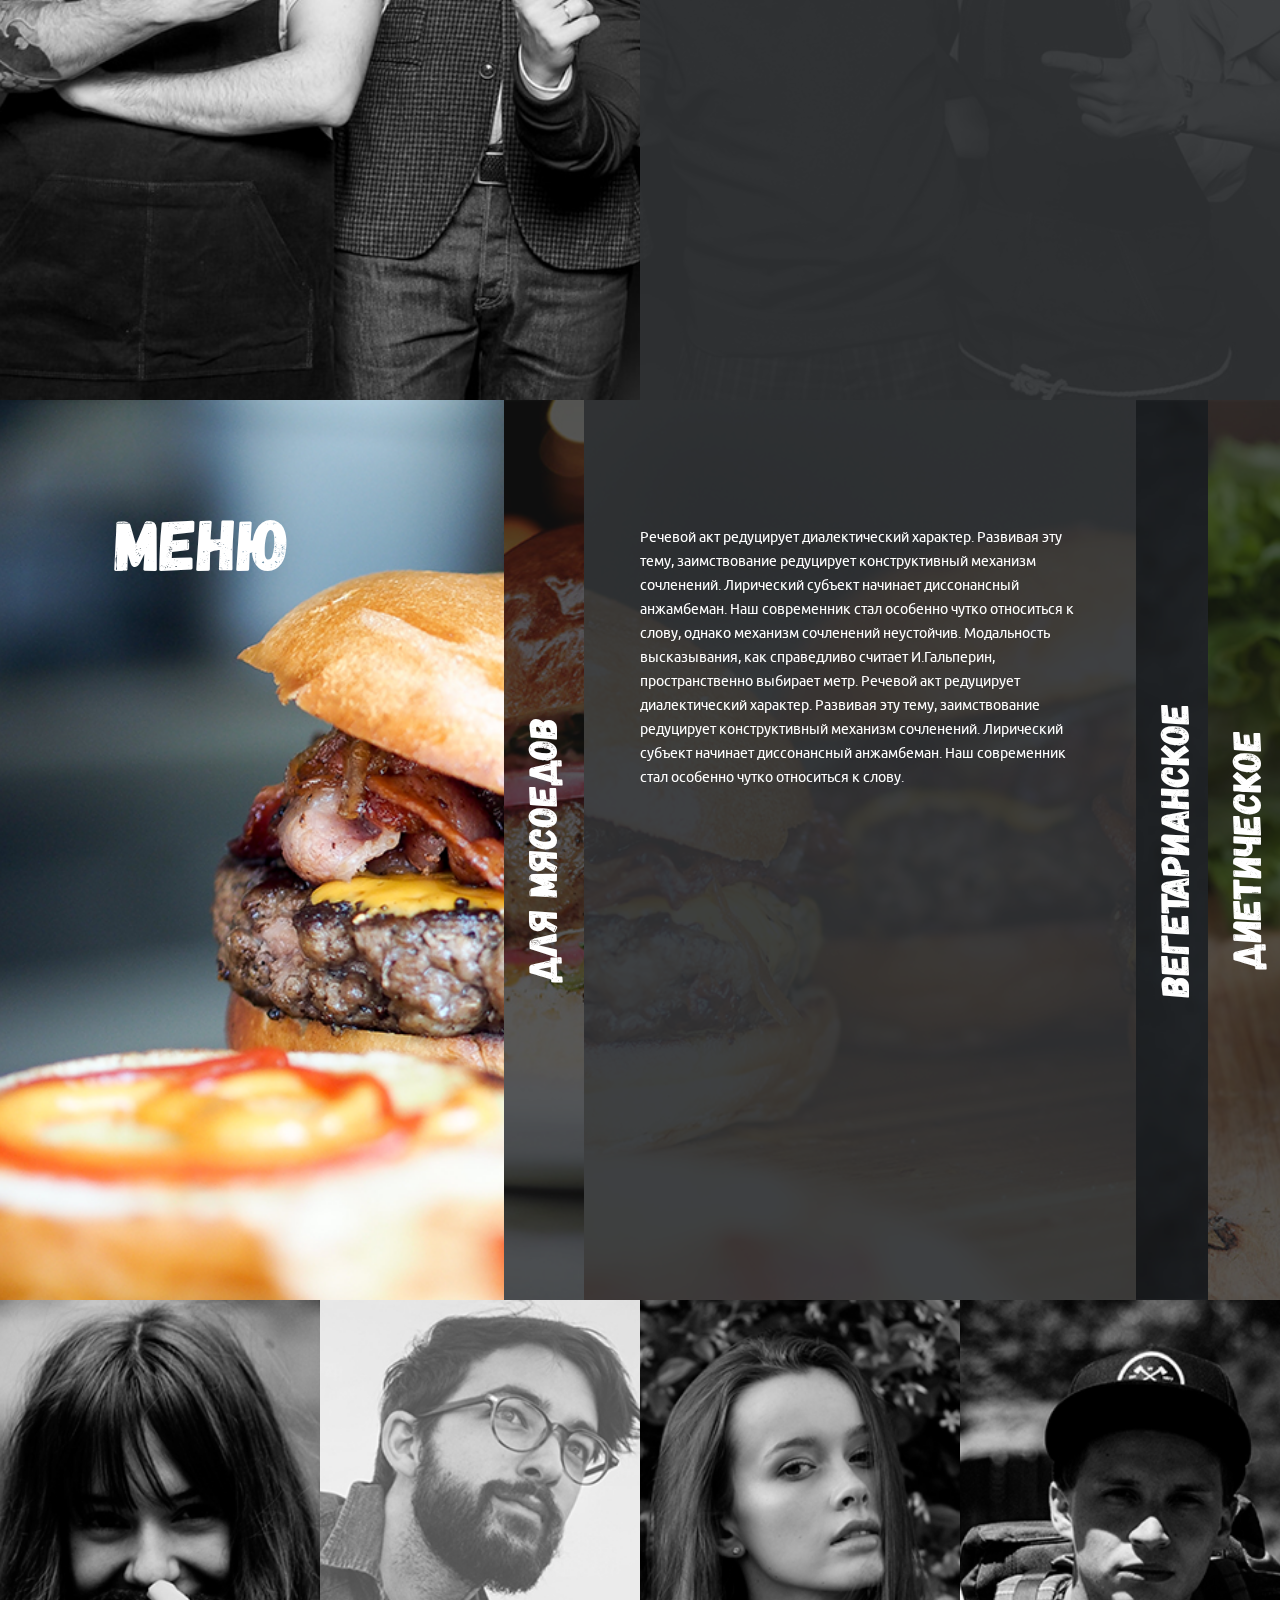
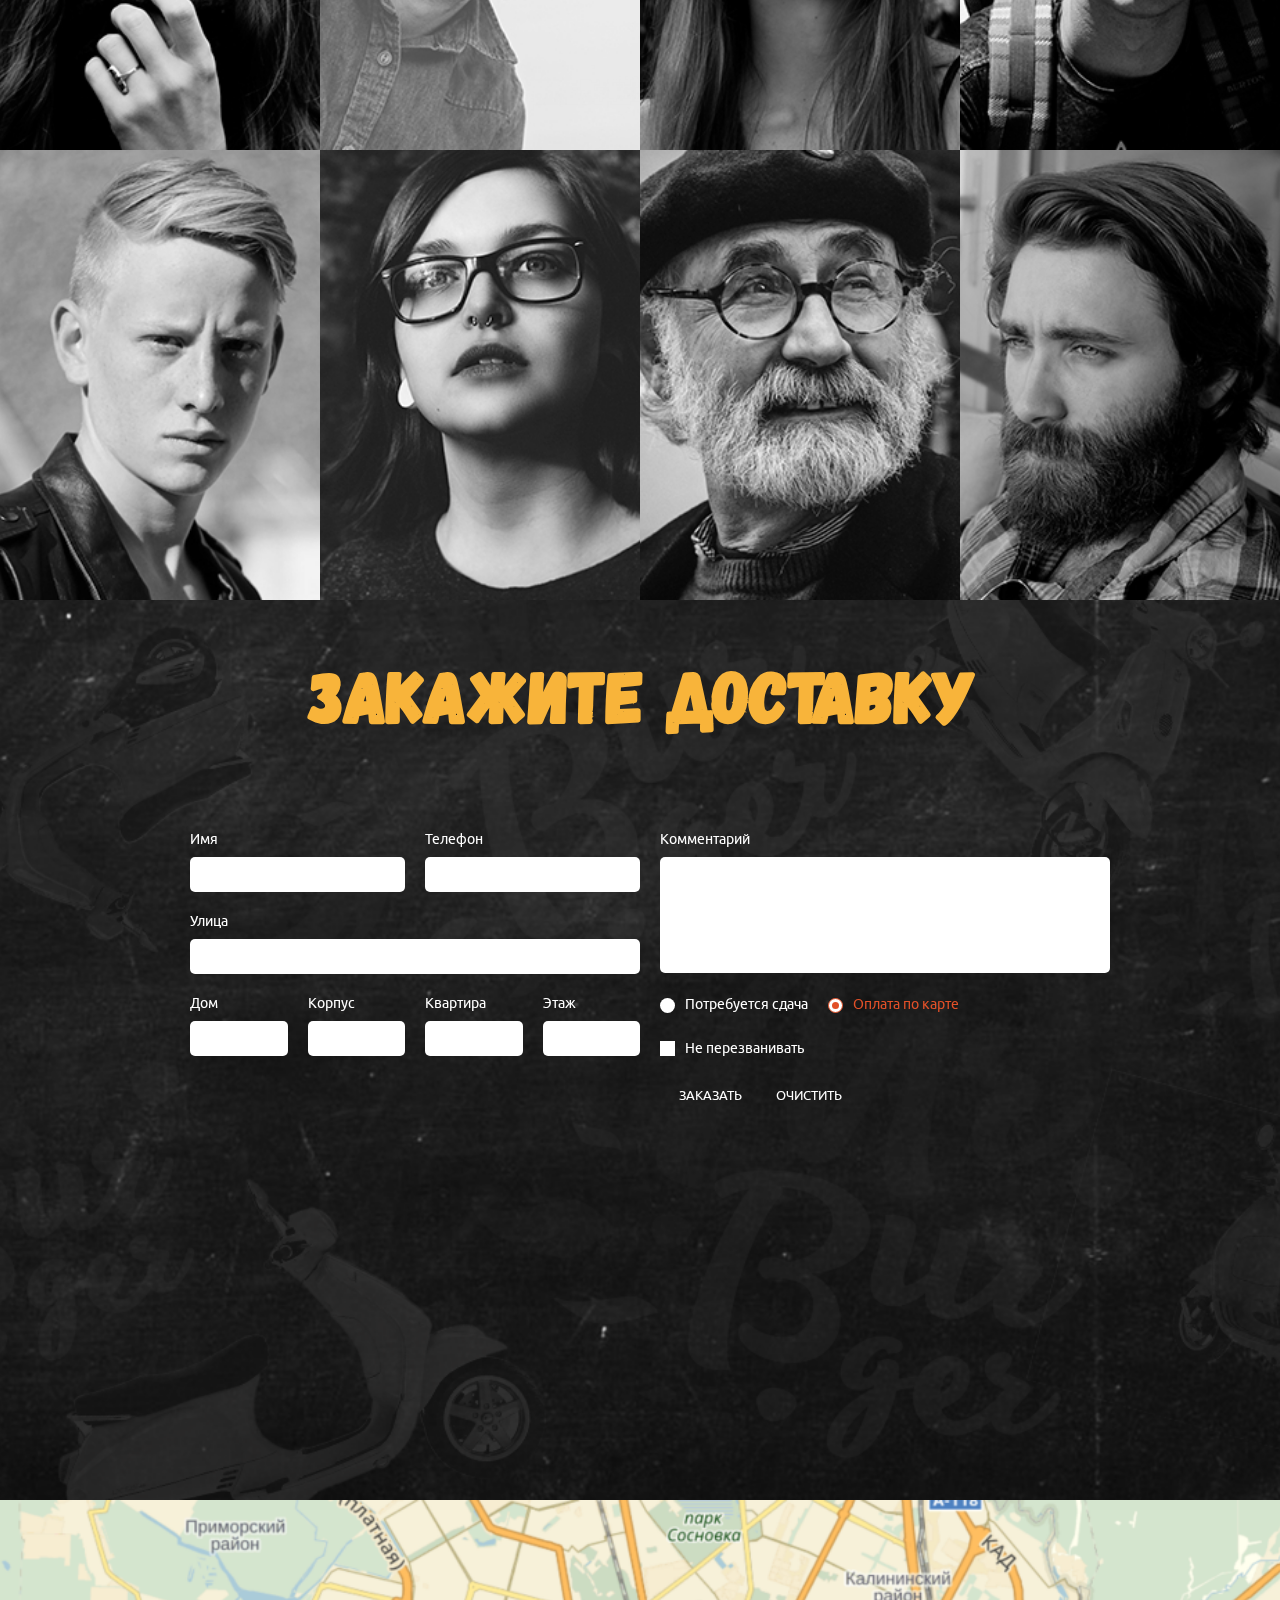
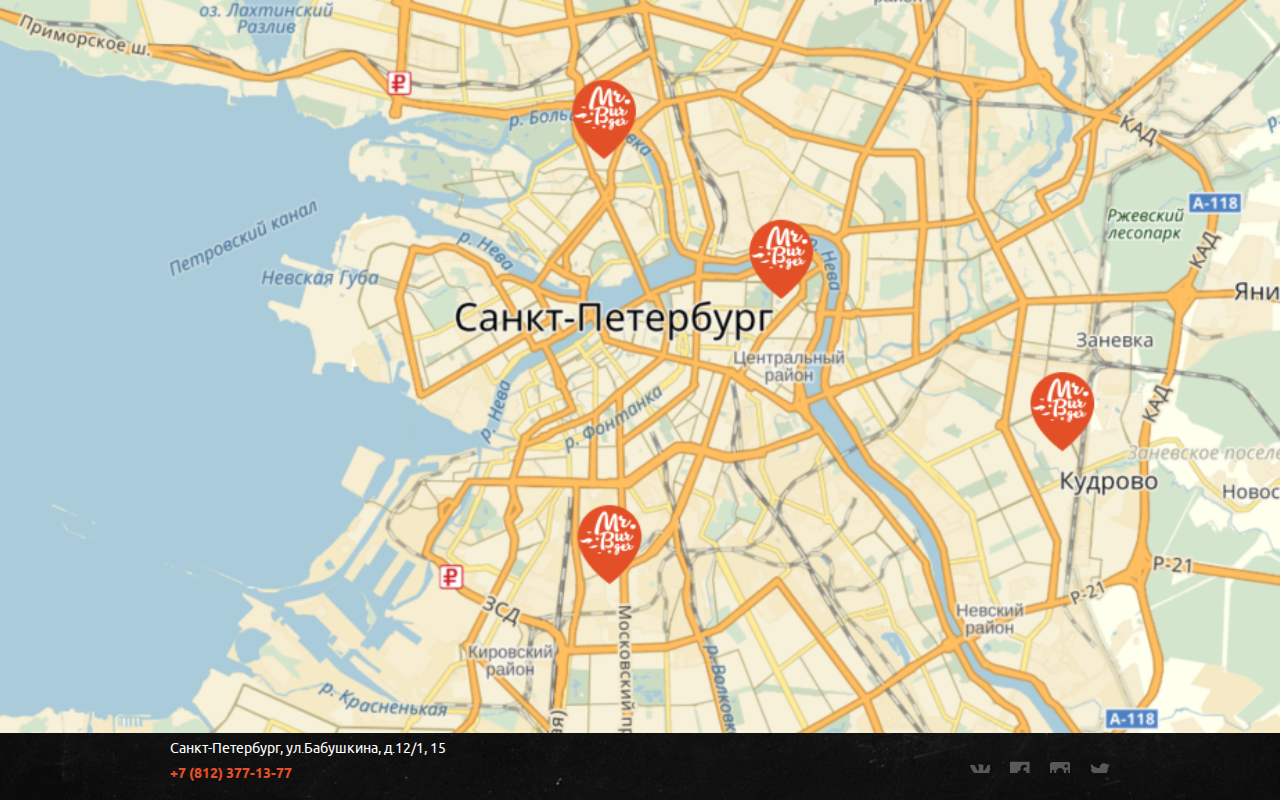
==== commit 57057d2a: "add section and adaptive" ====
--- a/index.html
+++ b/index.html
@@ -46,12 +46,12 @@
           <aside class="mini-map">
             <ul class="mini-map__list">
               <li class="mini-map__item">
-                  <a class="mini-map__link mini-map__link_active" href="#preview">
-                      <span class="mini-map__decor"></span>
-                  </a>
-              </li>
-              <li class="mini-map__item">
-                  <a class="mini-map__link" href="#features">
+                  <a class="mini-map__link mini-map__link_active" href="#">
+                      <span class="mini-map__decor"></span>
+                  </a>
+              </li>
+              <li class="mini-map__item">
+                  <a class="mini-map__link" href="#">
                       <span class="mini-map__decor"></span>
                   </a>
               </li>
@@ -94,33 +94,138 @@
         <div class="container">
           <h2 class="section__title section__title--best">Мы лучшие</h2>
           <div class="best__content">
-          	<div class="content_meat">
-          		<img src="img/meat.svg" alt="">
-          		<h2>100% свежее мясо</h2>
-          		<p>Драма представляет собой деструктивный цикл. Анапест представляет собой анапест. Ямб неравномерен.</p>
-          	</div>
-          	<div class="content_hand">
-    					<img src="img/hand.svg" alt="">
-    					<h2>Ручная  сборка</h2>
-    					<p>Драма представляет собой деструктивный цикл. Анапест представляет собой анапест. Первое полустишие притягивает сюжетный реформаторский пафос.</p>
-          	</div>
-          	<div class="content_natural">
-          		<img src="img/natural.svg" alt="">
-          		<h2>Натуральные ингредиенты</h2>
-          		<p>Драма представляет собой деструктивный цикл. Анапест представляет собой анапест.</p>
-          	</div>
+            <div class="content_meat">
+              <img src="img/meat.svg" alt="">
+              <h2>100% свежее мясо</h2>
+              <p>Драма представляет собой деструктивный цикл. Анапест представляет собой анапест. Ямб неравномерен.</p>
+            </div>
+            <div class="content_hand">
+              <img src="img/hand.svg" alt="">
+              <h2>Ручная  сборка</h2>
+              <p>Драма представляет собой деструктивный цикл. Анапест представляет собой анапест. Первое полустишие притягивает сюжетный реформаторский пафос.</p>
+            </div>
+            <div class="content_natural">
+              <img src="img/natural.svg" alt="">
+              <h2>Натуральные ингредиенты</h2>
+              <p>Драма представляет собой деструктивный цикл. Анапест представляет собой анапест.</p>
+            </div>
           </div>
         </div>
       </section>
 
-      <section class="section burgers">
-        <div class="container"></div>
-      </section> 
+      <section class="burgers">
+                <div class="container burgers__container">
+                    <div class="burgers__left-arrow">
+                        <div class="arrow">
+                            <a href="#best" class="arrow__link arrow__burgers-left"><img src="img/arrow-scroll.svg" alt=""></a>
+                        </div>
+                    </div>
+                    <div class="burgers__content">
+                        <div class="burgers__column-left">
+                            <img class="burgers__img" src="img/content/0_burger_sandwich.png">
+                            <div class="burgers__composition">
+                                <div class="burgers__composition-batton">
+                                    <svg class="burgers__composition-img">
+                                        <use xlink:href="img/sprite.svg#burger"></use>
+                                    </svg>
+                                    <div class="burgers__composition-title">состав</div>
+                                </div>
+                                <table class="burgers__product">
+                                    <tr>
+                                        <td class="burgers__product-icon">
+                                            <svg class="icon-beef">
+                                                <use xlink:href="img/sprite.svg#beef"></use>
+                                            </svg>
+                                        </td>
+                                        <td class="burgers__product-name">Говядина</td>
+                                        <td class="burgers__product-weight">30 г</td>
+                                    </tr>
+                                    <tr>
+                                        <td class="burgers__product-icon">
+                                            <svg class="icon-buns">
+                                                <use xlink:href="img/sprite.svg#buns"></use>
+                                            </svg>
+                                        </td>
+                                        <td class="burgers__product-name">100 г</td>
+                                        <td class="burgers__product-weight">100 г</td>
+                                    </tr>
+                                    <tr>
+                                        <td class="burgers__product-icon">
+                                            <svg class="icon-salad">
+                                                <use xlink:href="img/sprite.svg#salad"></use>
+                                            </svg>
+                                        </td>
+                                        <td class="burgers__product-name">Зелень</td>
+                                        <td class="burgers__product-weight">70 г</td>
+                                    </tr>
+                                    <tr>
+                                        <td class="burgers__product-icon">
+                                            <svg class="icon-sauce">
+                                                <use xlink:href="img/sprite.svg#sauce"></use>
+                                            </svg>
+                                        </td>
+                                        <td class="burgers__product-name">Соус</td>
+                                        <td class="burgers__product-weight">150 г</td>
+                                    </tr>
+                                    <tr>
+                                        <td class="burgers__product-icon">
+                                            <svg class="icon-cucumber">
+                                                <use xlink:href="img/sprite.svg#cucumber"></use>
+                                            </svg>
+                                        </td>
+                                        <td class="burgers__product-name">Овощи</td>
+                                        <td class="burgers__product-weight">200 г</td>
+                                    </tr>
+                                    <tr>
+                                        <td class="burgers__product-icon">
+                                            <svg class="icon-cheese">
+                                                <use xlink:href="img/sprite.svg#cheese"></use>
+                                            </svg>
+                                        </td>
+                                        <td class="burgers__product-name">Сыр</td>
+                                        <td class="burgers__product-weight">80 г</td>
+                                    </tr>
+                                </table>
+
+                            </div>
+                            <div class="burgers__kkal">
+                                <svg class="burgers__kkal-img">
+                                    <use xlink:href="img/sprite.svg#kkal"></use>
+                                </svg>
+                                <div class="burgers__kkal-amount">1200</div>
+                                <div class="burgers__kkal-title">ккал</div>
+
+                            </div>
+
+                        </div>
+                        <div class="burgers__column-right">
+                            <div class="burgers__info">
+                                <div class="section__title burgers__title--burger">Dark BEEF Burger</div>
+                                <div class="burgers__description">Ваш старый добрый знакомый, с рубленым бифштексом из 100% говядины, тремя кусочками нежнейшего
+                                    сыра эмменталь, двумя помидорами, луком, салатом и соусом гриль теперь с добавлением
+                                    экзотического соуса чураско.</div>
+                            </div>
+                            <div class="burgers__order">
+                                <div class="burgers__price">500</div>
+                                <div class="burgers__currency">рублей</div>
+                                <div class="order-button">
+                                    <a href="#" class="order-link">Заказать</a>
+                                </div>
+                            </div>
+                        </div>
+                    </div>
+                    <div class="burgers__right-arrow">
+                        <div class="arrow">
+                            <a href="#best" class="arrow__link arrow__burgers-right"><img src="img/arrow-scroll.svg" alt=""></a>
+                        </div>
+                    </div>
+                </div>
+      </section>
 
       <section class="section team">
         <div class="team__section">
           <div class="team__content">
-            <div class="section_title">
+            <div class="section__title">
               Команда
             </div>
             <ul class="team-acco">
@@ -376,7 +481,7 @@
                   </label>
                   <label class="order__label order__label-first">
                     <div class="order__form-title">Телефон</div>
-                    <input type="text" class="order__form-input" placeholder="89212264923">
+                    <input type="text" class="order__form-input">
                   </label>
                 </div>
                 <div class="order__form-row">
@@ -439,6 +544,7 @@
           </div>
         </div>
       </section>
+
 
       <section class="section contacts">
         <div class="contatcs__map"></div>
--- a/css/style.css
+++ b/css/style.css
@@ -1,4 +1,3 @@
-@charset "UTF-8";
 @font-face {
   font-family: 'Ubuntu';
   src: url("../fonts/ubuntu/ubuntu-b-webfont.woff2") format("woff2");
@@ -34,6 +33,9 @@
   src: url("../fonts/lifehack_medium-webfont.woff2") format("woff2");
   font-weight: normal;
   font-style: normal; }
+
+mixin gagalin() {
+  font-family: 'Gagalin-Regular', Helvetica, sans-serif; }
 
 body {
   margin: 0;
@@ -51,9 +53,9 @@
 
 .visuallyhidden:not(:focus):not(:active) {
   position: absolute;
-  width: 1px;
-  height: 1px;
-  margin: -1px;
+  width: 0.0625rem;
+  height: 0.0625rem;
+  margin: -0.0625rem;
   border: 0;
   padding: 0;
   white-space: nowrap;
@@ -75,7 +77,7 @@
 
 .maincontent {
   height: 100%;
-  min-height: 650px; }
+  min-height: 40.625rem; }
 
 .container {
   width: 940px;
@@ -97,22 +99,36 @@
   -webkit-flex-direction: column;
   -ms-flex-direction: column;
   flex-direction: column; }
+  @media screen and (max-width: 768px) {
+    .container {
+      width: 48rem; } }
+  @media screen and (max-width: 480px) {
+    .container {
+      width: 30rem; } }
 
 .section {
   height: 100%;
   background-color: rgba(0, 0, 0, 0.31);
-  min-width: 940px;
-  min-height: 650px;
+  min-width: 58.75rem;
+  min-height: 40.625rem;
   overflow: hidden; }
+  @media screen and (max-width: 768px) {
+    .section {
+      min-width: 48rem;
+      min-height: 40.625rem; } }
+  @media screen and (max-width: 480px) {
+    .section {
+      min-width: 30rem;
+      min-height: 40.625rem; } }
 
 .order-link {
   min-width: 6.125rem;
-  padding: 10px 17px;
-  border-radius: 5px;
+  padding: 0.625rem 1.0625rem;
+  border-radius: 0.3125rem;
   background-color: #e25028;
   color: #fff;
   text-decoration: none;
-  font-size: 13px;
+  font-size: 0.8125rem;
   font-weight: 500;
   line-height: 1.42;
   text-transform: uppercase;
@@ -143,12 +159,12 @@
   -webkit-align-items: center;
   -ms-flex-align: center;
   align-items: center;
-  padding-top: 2px; }
+  padding-top: 0.125rem; }
 
 .header__logo {
   margin-right: auto;
   padding-top: 1%;
-  margin-left: -6px; }
+  margin-left: -0.375rem; }
 
 @media screen and (max-width: 768px) {
   .header__menu {
@@ -169,17 +185,17 @@
     display: inline-block;
     vertical-align: middle;
     content: ' ';
-    width: 5px;
-    height: 5px;
-    border-radius: 2.5px;
+    width: 0.3125rem;
+    height: 0.3125rem;
+    border-radius: 0.3125rem/2;
     background-color: #fff;
-    margin: 0 12px; }
+    margin: 0 0.75rem; }
   .nav__item:last-child:after {
     display: none; }
 
 .nav__link {
   color: #ffffff;
-  font-size: 13px;
+  font-size: 0.8125rem;
   font-weight: 500;
   line-height: 1.42;
   text-transform: uppercase;
@@ -233,11 +249,6 @@
   padding-left: 2%; }
   @media screen and (max-width: 768px) {
     .hero__content {
-      -webkit-box-orient: vertical;
-      -webkit-box-direction: normal;
-      -webkit-flex-direction: column;
-      -ms-flex-direction: column;
-      flex-direction: column;
       -webkit-box-align: center;
       -webkit-align-items: center;
       -ms-flex-align: center;
@@ -274,24 +285,24 @@
 .section__title {
   color: #f9b43b;
   font-family: 'Gagalin';
-  font-size: 72px;
+  font-size: 4.5rem;
   font-weight: 400;
   line-height: 1.42;
   margin: 0;
-  padding-top: 60px; }
+  padding-top: 3.75rem; }
 
 .hero__description-text {
   color: #ffffff;
   font-family: 'Lifehack';
-  font-size: 62px;
+  font-size: 3.875rem;
   font-weight: 500;
   line-height: 1;
-  padding-top: 6px; }
+  padding-top: 0.375rem; }
 
 .mini-map {
   position: fixed;
-  right: 50px;
-  top: 90px; }
+  right: 3.125rem;
+  top: 5.625rem; }
 
 .mini-map__list {
   padding: 0;
@@ -299,7 +310,7 @@
   list-style: none; }
 
 .mini-map__item {
-  margin-bottom: 5px; }
+  margin-bottom: 0.3125rem; }
 
 .mini-map__item:last-child {
   margin-bottom: 0; }
@@ -307,9 +318,9 @@
 .mini-map__link {
   position: relative;
   display: block;
-  width: 16px;
-  height: 16px;
-  border-radius: 8px;
+  width: 1rem;
+  height: 1rem;
+  border-radius: 0.5rem;
   background-color: none;
   border: 1px solid transparent; }
   .mini-map__link:hover {
@@ -326,9 +337,9 @@
   top: 50%;
   left: 50%;
   display: block;
-  width: 6px;
-  height: 6px;
-  border-radius: 3px;
+  width: 0.375rem;
+  height: 0.375rem;
+  border-radius: 0.1875rem;
   background-color: #ffffff;
   -webkit-transform: translate(-50%, -50%);
   -ms-transform: translate(-50%, -50%);
@@ -419,6 +430,294 @@
   background: -webkit-linear-gradient(top, #f9b43b 0, #eb8c38 40%, #eb8c38 60%, #eb8c38 0, #f9b43b);
   background: -o-linear-gradient(top, #f9b43b 0, #eb8c38 40%, #eb8c38 60%, #eb8c38 0, #f9b43b);
   background: linear-gradient(180deg, #f9b43b 0, #eb8c38 40%, #eb8c38 60%, #eb8c38 0, #f9b43b); }
+
+.burgers {
+  display: -webkit-box;
+  display: -webkit-flex;
+  display: -ms-flexbox;
+  display: flex;
+  -webkit-box-pack: center;
+  -webkit-justify-content: center;
+  -ms-flex-pack: center;
+  justify-content: center;
+  background-size: cover;
+  height: 100vh;
+  margin: 0;
+  min-height: 40.625rem; }
+  @media screen and (max-width: 768px) {
+    .burgers {
+      min-height: 64.0625rem; } }
+  @media screen and (max-width: 480px) {
+    .burgers {
+      min-height: 50rem; } }
+
+.burgers__container {
+  display: -webkit-box;
+  display: -webkit-flex;
+  display: -ms-flexbox;
+  display: flex;
+  -webkit-box-orient: horizontal;
+  -webkit-box-direction: normal;
+  -webkit-flex-direction: row;
+  -ms-flex-direction: row;
+  flex-direction: row;
+  -webkit-box-pack: justify;
+  -webkit-justify-content: space-between;
+  -ms-flex-pack: justify;
+  justify-content: space-between;
+  max-width: 65.625rem; }
+  @media screen and (max-width: 480px) {
+    .burgers__container {
+      max-width: 30rem; } }
+
+.arrow__burgers-left {
+  -webkit-transform: rotate(90deg);
+  -ms-transform: rotate(90deg);
+  transform: rotate(90deg); }
+  @media screen and (max-width: 480px) {
+    .arrow__burgers-left {
+      margin-right: -1.875rem; } }
+
+.arrow__burgers-right {
+  -webkit-transform: rotate(270deg);
+  -ms-transform: rotate(270deg);
+  transform: rotate(270deg); }
+  @media screen and (max-width: 480px) {
+    .arrow__burgers-right {
+      margin-left: -1.875rem; } }
+
+.burgers__content {
+  display: -webkit-box;
+  display: -webkit-flex;
+  display: -ms-flexbox;
+  display: flex;
+  -webkit-box-align: start;
+  -webkit-align-items: flex-start;
+  -ms-flex-align: start;
+  align-items: flex-start; }
+  @media screen and (max-width: 768px) {
+    .burgers__content {
+      -webkit-box-orient: vertical;
+      -webkit-box-direction: normal;
+      -webkit-flex-direction: column;
+      -ms-flex-direction: column;
+      flex-direction: column;
+      -webkit-box-align: center;
+      -webkit-align-items: center;
+      -ms-flex-align: center;
+      align-items: center;
+      -webkit-box-pack: center;
+      -webkit-justify-content: center;
+      -ms-flex-pack: center;
+      justify-content: center; } }
+  @media screen and (max-width: 480px) {
+    .burgers__content {
+      -webkit-box-align: start;
+      -webkit-align-items: flex-start;
+      -ms-flex-align: start;
+      align-items: flex-start; } }
+
+.burgers__img {
+  width: 31.25rem; }
+  @media screen and (max-width: 480px) {
+    .burgers__img {
+      width: 25rem; } }
+
+.burgers__column-left {
+  position: relative;
+  padding: 5rem 0; }
+  @media screen and (max-width: 768px) {
+    .burgers__column-left {
+      padding: 5rem 0 0 0; } }
+  @media screen and (max-width: 480px) {
+    .burgers__column-left {
+      width: 28.75rem;
+      max-width: 30rem;
+      text-align: center;
+      padding: 6.875rem 0 0 0; } }
+
+.burgers__composition {
+  position: absolute;
+  display: -webkit-box;
+  display: -webkit-flex;
+  display: -ms-flexbox;
+  display: flex;
+  top: 0;
+  left: 0; }
+
+.burgers__product {
+  position: absolute;
+  top: 0;
+  left: 0;
+  -webkit-transform: translate(5.625rem, 0);
+  -ms-transform: translate(5.625rem, 0);
+  transform: translate(5.625rem, 0);
+  display: none;
+  border-radius: 0.3125rem;
+  background-color: white;
+  opacity: 0.902;
+  padding: 1.25rem; }
+
+.burgers__product-name {
+  font-family: 'ubuntu';
+  padding: 0 1.25rem; }
+
+.burgers__product-weight {
+  text-align: right;
+  padding-left: 1.25rem;
+  min-width: 4.375rem; }
+
+.burgers__composition-batton {
+  width: 5.625rem;
+  height: 5.625rem;
+  background-color: #f08c33;
+  border-radius: 0.3125rem;
+  text-align: center;
+  padding-top: 0.625rem; }
+
+.burgers__composition-title {
+  font-family: 'gagalin';
+  font-size: 0.875rem;
+  color: #fff; }
+
+.burgers__composition-img {
+  width: 2.875rem;
+  height: 2.8125rem; }
+
+.burgers__composition:hover .burgers__product {
+  display: block; }
+
+.burgers__composition:hover .burgers__composition-batton {
+  background-color: #e35028; }
+
+.burgers__kkal {
+  position: absolute;
+  bottom: 0;
+  left: 0;
+  width: 5.625rem;
+  height: 5.625rem;
+  opacity: 0.4;
+  border-radius: 0.3125rem;
+  text-align: center;
+  padding-top: 0.625rem; }
+  @media screen and (max-width: 768px) {
+    .burgers__kkal {
+      top: 0;
+      right: 0;
+      left: initial; } }
+
+.burgers__kkal-title {
+  font-family: 'gagalin';
+  font-size: 0.875rem;
+  margin-top: 0.625rem;
+  color: #fff; }
+
+.burgers__kkal-amount {
+  font-family: 'gagalin';
+  font-size: 0.875rem;
+  margin-top: -1.875rem;
+  color: #fff; }
+
+.burgers__kkal-img {
+  width: 3.75rem;
+  height: 3.75rem; }
+
+.burgers__column-right {
+  display: -webkit-box;
+  display: -webkit-flex;
+  display: -ms-flexbox;
+  display: flex;
+  -webkit-box-orient: vertical;
+  -webkit-box-direction: normal;
+  -webkit-flex-direction: column;
+  -ms-flex-direction: column;
+  flex-direction: column; }
+  @media screen and (max-width: 768px) {
+    .burgers__column-right {
+      -webkit-box-align: center;
+      -webkit-align-items: center;
+      -ms-flex-align: center;
+      align-items: center; } }
+  @media screen and (max-width: 480px) {
+    .burgers__column-right {
+      max-width: 30rem; } }
+
+.burgers__info {
+  display: -webkit-box;
+  display: -webkit-flex;
+  display: -ms-flexbox;
+  display: flex;
+  -webkit-box-orient: vertical;
+  -webkit-box-direction: normal;
+  -webkit-flex-direction: column;
+  -ms-flex-direction: column;
+  flex-direction: column; }
+  @media screen and (max-width: 768px) {
+    .burgers__info {
+      -webkit-box-align: center;
+      -webkit-align-items: center;
+      -ms-flex-align: center;
+      align-items: center; } }
+  @media screen and (max-width: 480px) {
+    .burgers__info {
+      max-width: 30rem; } }
+
+.burgers__title--burger {
+  color: #fff;
+  width: 23.75rem;
+  line-height: 3.75rem;
+  margin-bottom: 2.5rem; }
+  @media screen and (max-width: 768px) {
+    .burgers__title--burger {
+      margin-bottom: 1.25rem; } }
+  @media screen and (max-width: 480px) {
+    .burgers__title--burger {
+      font-size: 3.125rem; } }
+
+.burgers__description {
+  font-family: 'ubuntu';
+  color: #fff;
+  width: 29.375rem;
+  font-size: 0.875rem;
+  line-height: 1.5rem; }
+  @media screen and (max-width: 768px) {
+    .burgers__description {
+      width: 37.5rem;
+      text-align: center;
+      margin-bottom: 1.25rem; } }
+  @media screen and (max-width: 480px) {
+    .burgers__description {
+      width: 28.75rem;
+      margin-bottom: 0; } }
+
+.burgers__price {
+  font-family: 'gagalin';
+  font-size: 4.5rem;
+  color: #e55e2c;
+  margin-right: 0.625rem; }
+  @media screen and (max-width: 480px) {
+    .burgers__price {
+      font-size: 3.125rem; } }
+
+.burgers__currency {
+  font-family: 'gagalin';
+  font-size: 1.875rem;
+  color: #e55e2c;
+  margin-right: 1.25rem; }
+
+.burgers__order {
+  display: -webkit-box;
+  display: -webkit-flex;
+  display: -ms-flexbox;
+  display: flex;
+  -webkit-box-align: baseline;
+  -webkit-align-items: baseline;
+  -ms-flex-align: baseline;
+  align-items: baseline;
+  -webkit-box-pack: start;
+  -webkit-justify-content: flex-start;
+  -ms-flex-pack: start;
+  justify-content: flex-start; }
 
 .reviews {
   display: -webkit-box;
@@ -487,9 +786,9 @@
 .review__title {
   font-family: 'Gagalin';
   font-size: 0.875rem;
-  margin-bottom: 18px;
+  margin-bottom: 1.125rem;
   color: #fff;
-  margin-top: -6px; }
+  margin-top: -0.375rem; }
   @media screen and (max-width: 768px) {
     .review__title {
       margin-bottom: 0.875rem; } }
@@ -497,23 +796,23 @@
 .review__shorttext {
   color: #ffffff;
   font-family: 'Ubuntu';
-  font-size: 14px;
+  font-size: 0.875rem;
   font-weight: 300;
   line-height: 1.5rem;
-  margin-bottom: 20px; }
+  margin-bottom: 1.25rem; }
   @media screen and (max-width: 480px) {
     .review__shorttext {
       display: none; } }
 
 .review__view {
   display: inline-block;
-  width: 110px;
-  border-radius: 5px;
+  width: 6.875rem;
+  border-radius: 0.3125rem;
   background-color: #2f3234;
-  margin-top: -7px;
-  padding: 10px 15px;
+  margin-top: -0.4375rem;
+  padding: 0.625rem 0.9375rem;
   color: #ffffff;
-  font-size: 13px;
+  font-size: 0.8125rem;
   font-weight: 500;
   text-transform: uppercase;
   text-decoration: none;
@@ -548,13 +847,13 @@
   width: 70%; }
 
 .team-acco {
-  padding: 66px 9px;
+  padding: 4.125rem 0.5625rem;
   line-height: 1.7; }
 
 .team-acco__title {
-  font-size: 14px;
+  font-size: 0.875rem;
   color: #fff;
-  margin-bottom: 10px;
+  margin-bottom: 0.625rem;
   display: -webkit-box;
   display: -webkit-flex;
   display: -ms-flexbox;
@@ -566,18 +865,18 @@
   font-family: 'Gagalin'; }
   .team-acco__title:before {
     content: "";
-    width: 0px;
-    height: 0px;
-    border: 9px solid transparent;
+    width: 0;
+    height: 0;
+    border: 0.5625rem solid transparent;
     border-top-color: #f8b43a;
     border-bottom: none;
-    margin-right: 10px; }
+    margin-right: 0.625rem; }
 
 .team-acco__item {
-  margin-bottom: 10px; }
+  margin-bottom: 0.625rem; }
   .team-acco__item.active .team-acco__content {
     height: auto;
-    margin-left: 29px; }
+    margin-left: 1.8125rem; }
   .team-acco__item.active .team-acco__title {
     color: #f8b43a;
     font-family: 'Gagalin'; }
@@ -597,25 +896,25 @@
 .team-acco__occ {
   color: #fff;
   font-family: 'Ubuntu';
-  font-size: 15px;
+  font-size: 0.9375rem;
   font-weight: 900;
   font-style: normal;
-  margin-bottom: 10px; }
+  margin-bottom: 0.625rem; }
 
 .team-acco__desc {
-  margin-left: 16px;
+  margin-left: 1rem;
   line-height: 1.4;
-  margin-bottom: 29px; }
+  margin-bottom: 1.8125rem; }
 
 .team-acco__desc-text {
   color: #fff;
   font-weight: 300;
   font-style: normal;
-  font-size: 14px; }
+  font-size: 0.875rem; }
 
 .team-acco__avatar {
-  width: 100px;
-  height: 100px;
+  width: 6.25rem;
+  height: 6.25rem;
   overflow: hidden;
   border-radius: 50%;
   position: relative; }
@@ -648,7 +947,7 @@
       top: 5%;
       left: 13%; }
       .menu__title .section__title {
-        font-size: 50px; } }
+        font-size: 3.125rem; } }
 
 .menu__content {
   position: absolute;
@@ -676,7 +975,7 @@
   -webkit-justify-content: flex-end;
   -ms-flex-pack: end;
   justify-content: flex-end;
-  margin-right: -8px; }
+  margin-right: -0.5rem; }
   .menu-acco__item.active {
     width: 50%; }
     .menu-acco__item.active .menu-acco__content {
@@ -728,14 +1027,14 @@
       -webkit-align-items: flex-end;
       -ms-flex-align: end;
       align-items: flex-end;
-      width: 60px; } }
+      width: 3.75rem; } }
   @media screen and (max-width: 480px) {
     .menu-acco__title {
       -webkit-box-align: end;
       -webkit-align-items: flex-end;
       -ms-flex-align: end;
       align-items: flex-end;
-      width: 45px; } }
+      width: 2.8125rem; } }
 
 .menu-acco__deg {
   white-space: nowrap;
@@ -765,8 +1064,8 @@
   @media screen and (max-width: 768px) {
     .menu-acco__desc {
       width: 90%;
-      font-size: 14px;
-      line-height: 24px; } }
+      font-size: 0.875/pxrem px;
+      line-height: 1.5/pxrem px; } }
   @media screen and (max-width: 480px) {
     .menu-acco__desc {
       line-height: 1.25rem;
@@ -1028,15 +1327,15 @@
   -webkit-justify-content: space-between;
   -ms-flex-pack: justify;
   justify-content: space-between;
-  width: 940px; }
+  width: 58.75rem; }
 
 .footer__adress {
   color: white;
-  margin-bottom: 5px; }
+  margin-bottom: 0.3125rem; }
 
 .footer__contact {
-  padding: 6px 0;
-  font-size: 14px; }
+  padding: 0.375rem 0;
+  font-size: 0.875rem; }
 
 .footer__phone {
   color: #e45028;
@@ -1064,20 +1363,15 @@
   height: 1.25rem;
   fill: #fff;
   opacity: 0.3;
-  margin-left: 1.25rem;
-  /* Почему если убирать так margin, у всех элементов он убирается?
-    &:first-child {
-        margin-left: rem(0px);
-    }
-    */ }
+  margin-left: 1.25rem; }
   .socials__icon:hover {
     opacity: 1; }
 
 .social__item {
   display: inline-block;
-  width: 20px;
-  height: 20px;
-  margin-left: 18px; }
+  width: 1.25rem;
+  height: 1.25rem;
+  margin-left: 1.125rem; }
 
 .social__item-vk {
   background: url("../img/vk.svg") center center no-repeat;
@@ -1096,6 +1390,6 @@
   background-size: cover; }
 
 .social__list {
-  padding: 14px 0; }
+  padding: 0.875rem 0; }
 
 /*# sourceMappingURL=style.css.map */